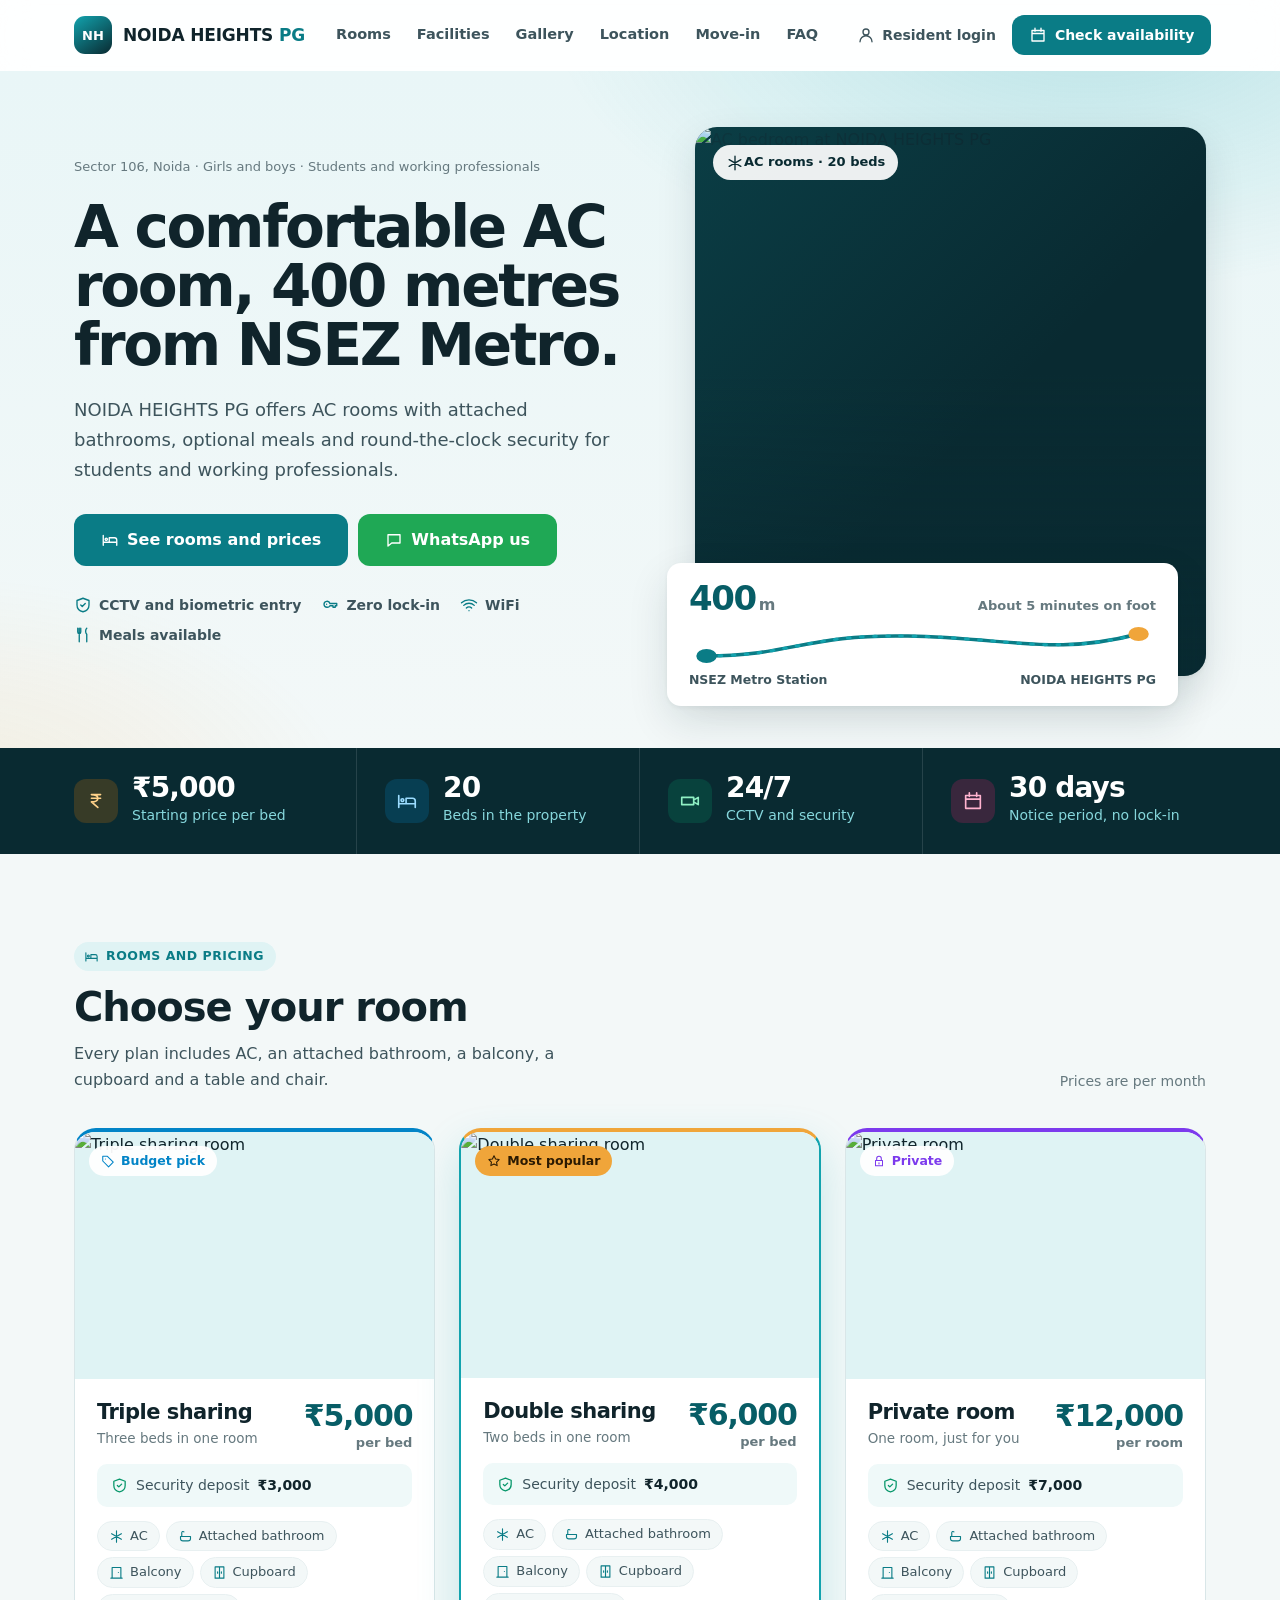
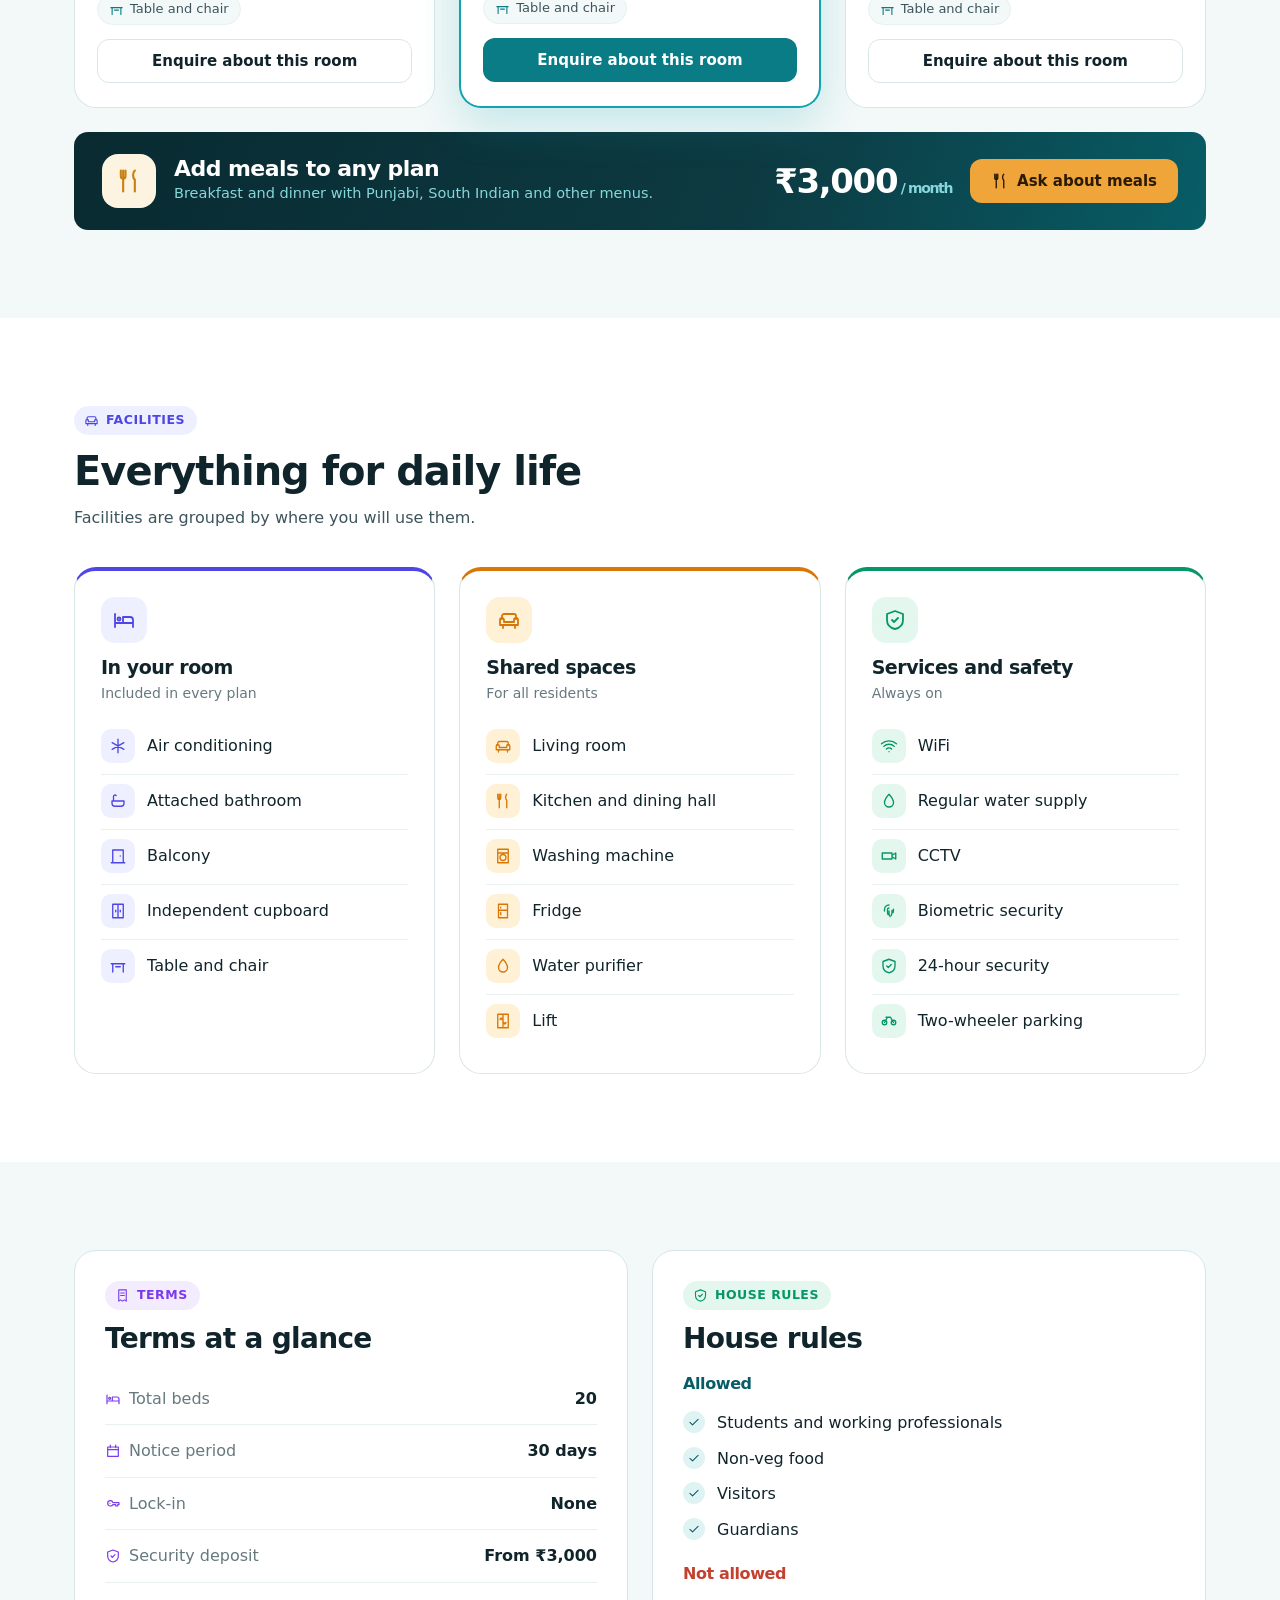
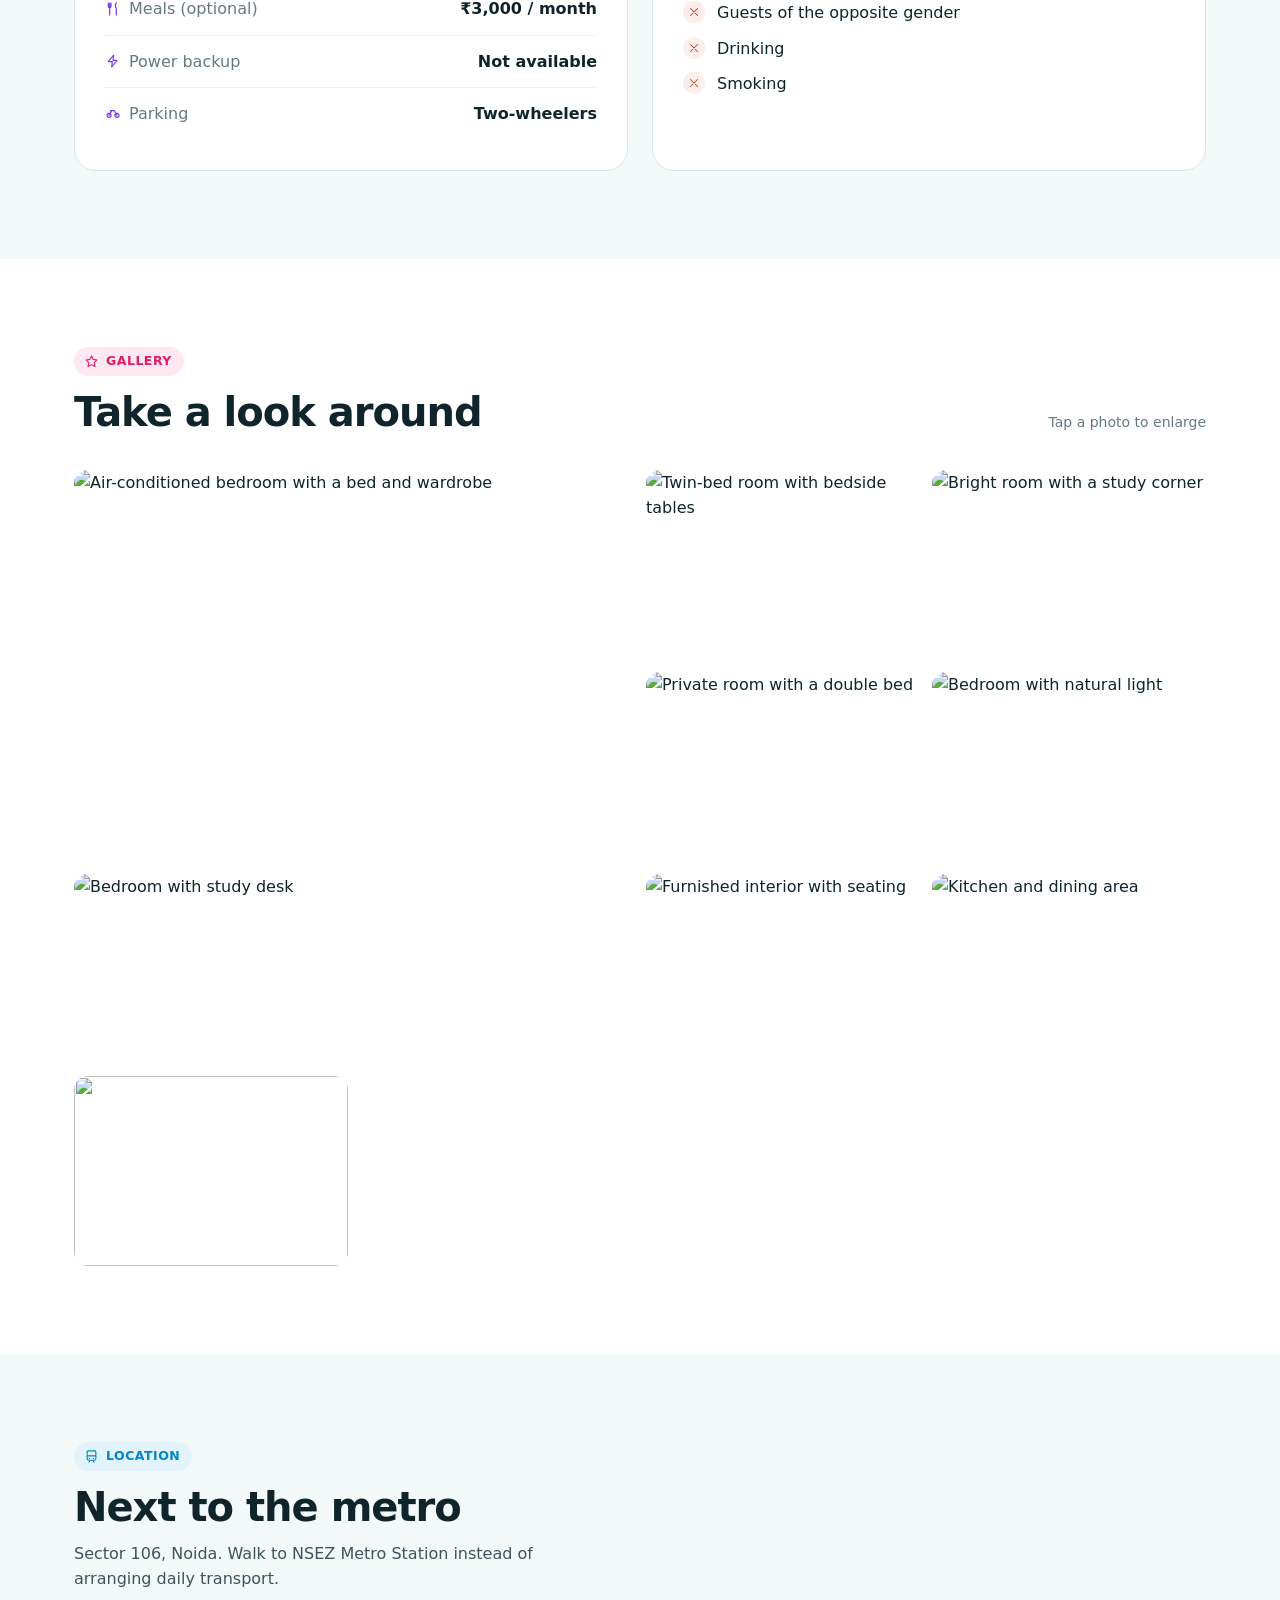
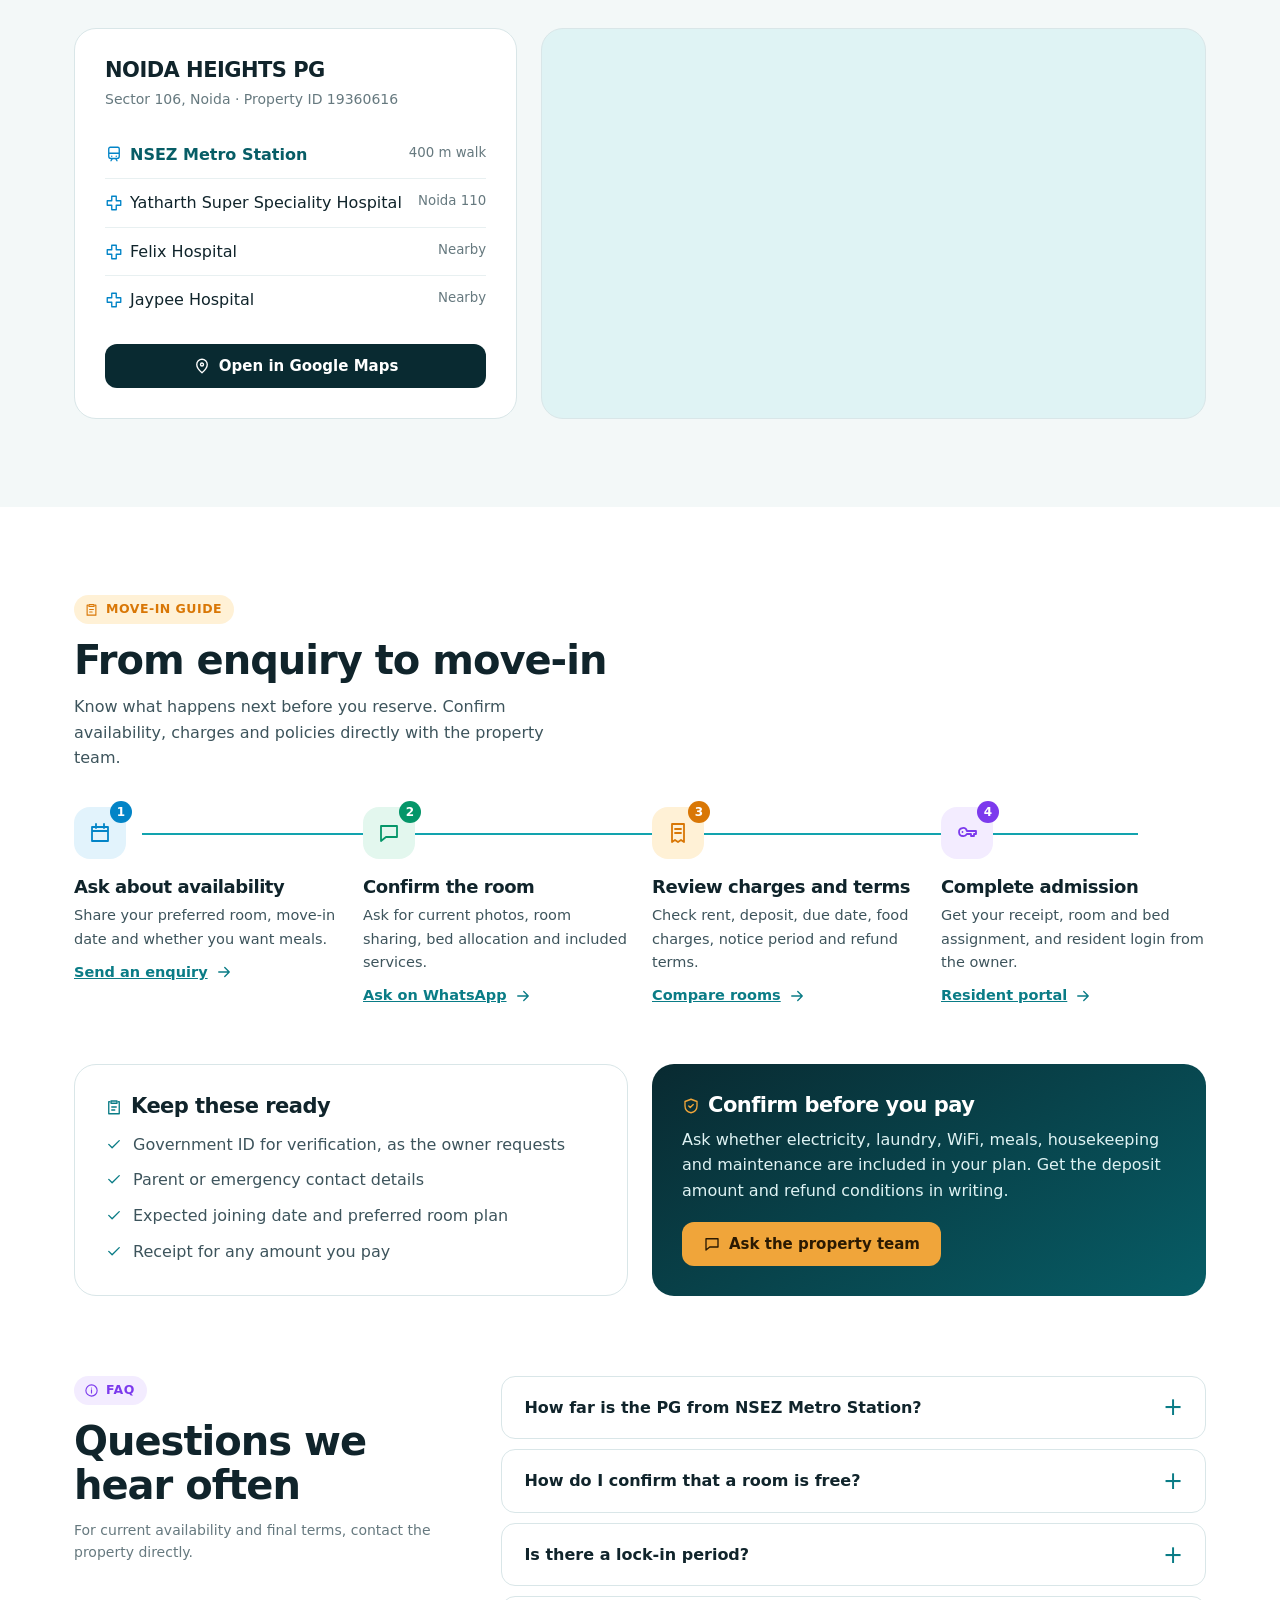
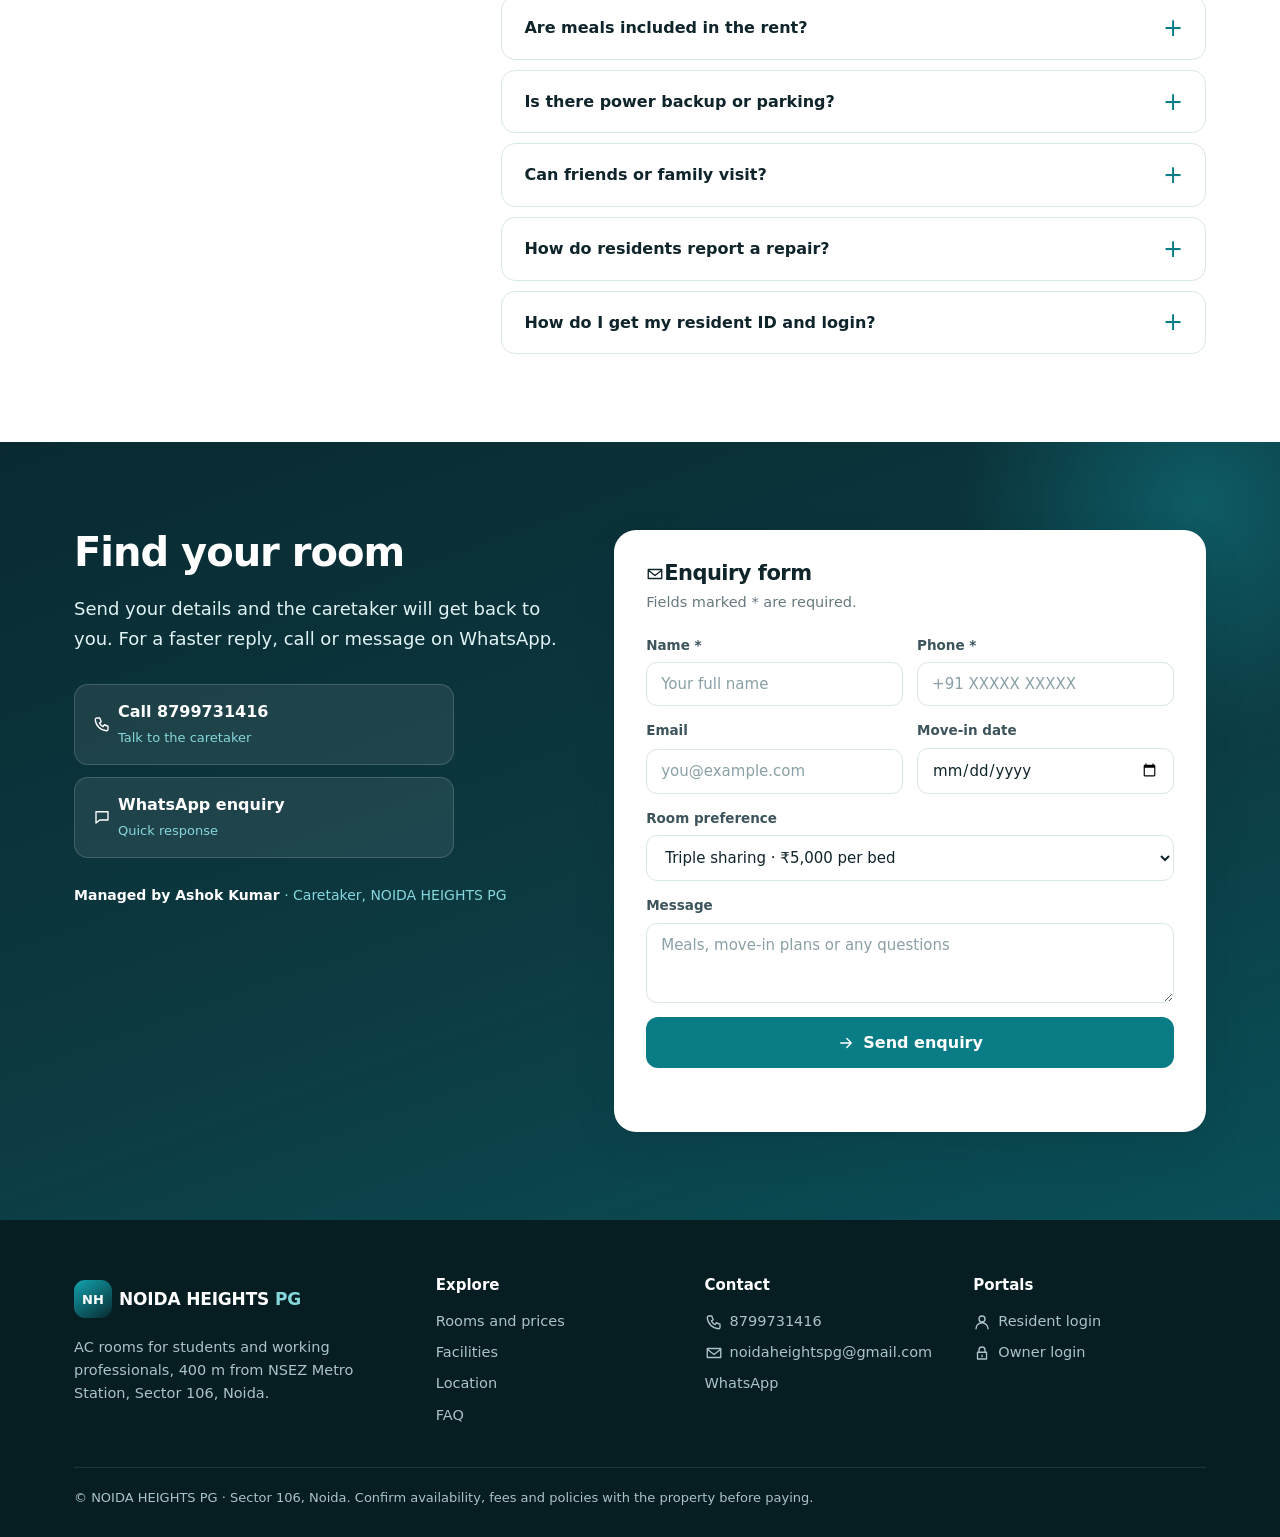
==== index.html @ f386be7f "Add files via upload" ====
<!doctype html>
<html lang="en">
<head>
<meta charset="utf-8">
<meta name="viewport" content="width=device-width,initial-scale=1">
<meta name="theme-color" content="#092a31"><meta http-equiv="Content-Security-Policy" content="default-src 'self'; script-src 'self'; style-src 'self' 'unsafe-inline' https://fonts.googleapis.com; font-src https://fonts.gstatic.com; img-src 'self' data: https://images.unsplash.com https://*.googleusercontent.com https://maps.gstatic.com https://maps.googleapis.com; connect-src 'self' https://script.google.com https://script.googleusercontent.com; form-action https://script.google.com https://script.googleusercontent.com; frame-src https://www.google.com https://maps.google.com; base-uri 'self'; object-src 'none'"><meta name="referrer" content="strict-origin-when-cross-origin">
<title>NOIDA HEIGHTS PG | AC rooms 400 m from NSEZ Metro, Sector 106 Noida</title>
<meta name="description" content="NOIDA HEIGHTS PG, Sector 106, Noida: AC rooms for students and working professionals, 400 metres from NSEZ Metro Station. Meals, CCTV and 24/7 security.">
<link rel="preconnect" href="https://fonts.googleapis.com"><link rel="preconnect" href="https://fonts.gstatic.com" crossorigin>
<link rel="stylesheet" href="https://fonts.googleapis.com/css2?family=Bricolage+Grotesque:opsz,wght@12..96,600;12..96,700;12..96,800&family=Figtree:wght@400;500;600;700&display=swap">
<link rel="stylesheet" href="style.css">
<script src="boot.js"></script>
</head>
<body>
<svg width="0" height="0" style="position:absolute" aria-hidden="true"><symbol id="i-snow" viewBox="0 0 24 24"><path d="M12 3v18M4.2 7.5l15.6 9M19.8 7.5l-15.6 9"/></symbol><symbol id="i-bath" viewBox="0 0 24 24"><path d="M4 12h16v3a4 4 0 0 1-4 4H8a4 4 0 0 1-4-4v-3zM6 12V6a2 2 0 0 1 3.5-1.3"/></symbol><symbol id="i-door" viewBox="0 0 24 24"><path d="M5 21V4h14v17M3 21h18M15 12v.01"/></symbol><symbol id="i-cupboard" viewBox="0 0 24 24"><path d="M5 3h14v18H5zM12 3v18M9 11v2M15 11v2"/></symbol><symbol id="i-desk" viewBox="0 0 24 24"><path d="M3 9h18M5 9v11M19 9v11M9 13h6"/></symbol><symbol id="i-wifi" viewBox="0 0 24 24"><path d="M2 9a15 15 0 0 1 20 0M5 12.5a10 10 0 0 1 14 0M8.5 16a5 5 0 0 1 7 0M12 19.5v.01"/></symbol><symbol id="i-drop" viewBox="0 0 24 24"><path d="M12 3s6 6.5 6 11a6 6 0 0 1-12 0c0-4.5 6-11 6-11z"/></symbol><symbol id="i-washer" viewBox="0 0 24 24"><path d="M5 3h14v18H5zM5 8h14M12 18a4 4 0 1 0 0-8 4 4 0 0 0 0 8z"/></symbol><symbol id="i-fridge" viewBox="0 0 24 24"><path d="M6 3h12v18H6zM6 11h12M9 7v1M9 14v3"/></symbol><symbol id="i-lift" viewBox="0 0 24 24"><path d="M5 3h14v18H5zM12 3v18M8 10l1.5-2 1.5 2M13 14l1.5 2 1.5-2"/></symbol><symbol id="i-cam" viewBox="0 0 24 24"><path d="M3 8h13v8H3zM16 11l5-3v8l-5-3"/></symbol><symbol id="i-finger" viewBox="0 0 24 24"><path d="M12 4a6 6 0 0 0-6 6v2M12 8a2 2 0 0 0-2 2v4a6 6 0 0 0 .8 3M12 12v2.5a9 9 0 0 0 1.5 5M16 11v3a12 12 0 0 1-1 4M18 9.5V10a14 14 0 0 1-.5 4"/></symbol><symbol id="i-shield" viewBox="0 0 24 24"><path d="M12 3l8 3v6c0 5-3.5 8-8 9-4.5-1-8-4-8-9V6zM9 12l2 2 4-4"/></symbol><symbol id="i-sofa" viewBox="0 0 24 24"><path d="M5 11V8a2 2 0 0 1 2-2h10a2 2 0 0 1 2 2v3M3 12a2 2 0 0 1 4 0v2h10v-2a2 2 0 0 1 4 0v5H3zM6 17v3M18 17v3"/></symbol><symbol id="i-fork" viewBox="0 0 24 24"><path d="M7 3v8M5 3v5a2 2 0 0 0 4 0V3M7 11v10M17 3c-2 2-2 6 0 8v10"/></symbol><symbol id="i-train" viewBox="0 0 24 24"><path d="M7 3h10a2 2 0 0 1 2 2v10a3 3 0 0 1-3 3H8a3 3 0 0 1-3-3V5a2 2 0 0 1 2-2zM5 11h14M9 15h.01M15 15h.01M8 21l2-3M16 21l-2-3"/></symbol><symbol id="i-pin" viewBox="0 0 24 24"><path d="M12 21s7-6 7-11a7 7 0 0 0-14 0c0 5 7 11 7 11zM12 12a2 2 0 1 0 0-4 2 2 0 0 0 0 4"/></symbol><symbol id="i-phone" viewBox="0 0 24 24"><path d="M5 4h4l2 5-2.5 1.5a11 11 0 0 0 5 5L15 13l5 2v4a2 2 0 0 1-2 2A16 16 0 0 1 3 6a2 2 0 0 1 2-2"/></symbol><symbol id="i-chat" viewBox="0 0 24 24"><path d="M4 5h16v11H9l-5 4z"/></symbol><symbol id="i-bolt" viewBox="0 0 24 24"><path d="M13 3L5 13h6l-1 8 8-10h-6z"/></symbol><symbol id="i-cross" viewBox="0 0 24 24"><path d="M9 3h6v6h6v6h-6v6H9v-6H3V9h6z"/></symbol><symbol id="i-check" viewBox="0 0 24 24"><path d="M5 12.5l4.5 4.5L19 7.5"/></symbol><symbol id="i-x" viewBox="0 0 24 24"><path d="M6 6l12 12M18 6L6 18"/></symbol><symbol id="i-bike" viewBox="0 0 24 24"><path d="M6 17a3 3 0 1 0 0-6 3 3 0 0 0 0 6zM18 17a3 3 0 1 0 0-6 3 3 0 0 0 0 6zM6 14l4-7h4l4 7M10 7H8"/></symbol><symbol id="i-users" viewBox="0 0 24 24"><path d="M9 11a3 3 0 1 0 0-6 3 3 0 0 0 0 6zM3 20a6 6 0 0 1 12 0M16 5a3 3 0 0 1 0 6M18 14a6 6 0 0 1 3 6"/></symbol><symbol id="i-home" viewBox="0 0 24 24"><path d="M3 11l9-8 9 8M5 10v10h14V10M10 20v-6h4v6"/></symbol><symbol id="i-rupee" viewBox="0 0 24 24"><path d="M7 5h10M7 9h10M7 5c5 0 7 2 7 4s-2 4-7 4l7 6"/></symbol><symbol id="i-wrench" viewBox="0 0 24 24"><path d="M15 5a4 4 0 0 0-4.6 5.2L4 16.6V20h3.4l6.4-6.4A4 4 0 0 0 19 9l-2.5 2.5-2.5-.5-.5-2.5z"/></symbol><symbol id="i-bell" viewBox="0 0 24 24"><path d="M6 16v-5a6 6 0 0 1 12 0v5l1.5 2h-15zM10 20a2 2 0 0 0 4 0"/></symbol><symbol id="i-mail" viewBox="0 0 24 24"><path d="M3 6h18v12H3zM3 7l9 7 9-7"/></symbol><symbol id="i-calendar" viewBox="0 0 24 24"><path d="M4 6h16v14H4zM4 10h16M8 3v4M16 3v4"/></symbol><symbol id="i-chart" viewBox="0 0 24 24"><path d="M4 20V4M4 20h16M8 16v-5M12 16V8M16 16v-3"/></symbol><symbol id="i-alert" viewBox="0 0 24 24"><path d="M12 4l9 16H3zM12 10v4M12 17v.01"/></symbol><symbol id="i-clock" viewBox="0 0 24 24"><path d="M12 21a9 9 0 1 0 0-18 9 9 0 0 0 0 18zM12 7v5l3 2"/></symbol><symbol id="i-lock" viewBox="0 0 24 24"><path d="M6 11h12v9H6zM8 11V8a4 4 0 0 1 8 0v3M12 15v2"/></symbol><symbol id="i-eye" viewBox="0 0 24 24"><path d="M2 12s4-7 10-7 10 7 10 7-4 7-10 7S2 12 2 12zM12 15a3 3 0 1 0 0-6 3 3 0 0 0 0 6"/></symbol><symbol id="i-logout" viewBox="0 0 24 24"><path d="M10 4H5v16h5M15 8l4 4-4 4M19 12H9"/></symbol><symbol id="i-refresh" viewBox="0 0 24 24"><path d="M20 11a8 8 0 0 0-14-4L4 9M4 4v5h5M4 13a8 8 0 0 0 14 4l2-2M20 20v-5h-5"/></symbol><symbol id="i-plus" viewBox="0 0 24 24"><path d="M12 5v14M5 12h14"/></symbol><symbol id="i-download" viewBox="0 0 24 24"><path d="M12 4v11M7 11l5 5 5-5M5 20h14"/></symbol><symbol id="i-search" viewBox="0 0 24 24"><path d="M11 18a7 7 0 1 0 0-14 7 7 0 0 0 0 14zM20 20l-4-4"/></symbol><symbol id="i-edit" viewBox="0 0 24 24"><path d="M4 20h4L19 9l-4-4L4 16zM13 7l4 4"/></symbol><symbol id="i-trash" viewBox="0 0 24 24"><path d="M4 7h16M9 7V4h6v3M6 7l1 13h10l1-13M10 11v6M14 11v6"/></symbol><symbol id="i-bed" viewBox="0 0 24 24"><path d="M3 19V6M3 15h18v4M21 15v-3a3 3 0 0 0-3-3h-7v6M7 12.5a1.5 1.5 0 1 0 0-3 1.5 1.5 0 0 0 0 3"/></symbol><symbol id="i-key" viewBox="0 0 24 24"><path d="M8 15a4 4 0 1 1 3.9-5H21v3h-2v2h-3v-2h-4.1A4 4 0 0 1 8 15zM7.5 11v.01"/></symbol><symbol id="i-receipt" viewBox="0 0 24 24"><path d="M6 3h12v18l-3-2-3 2-3-2-3 2zM9 8h6M9 12h6"/></symbol><symbol id="i-wallet" viewBox="0 0 24 24"><path d="M3 7h16a2 2 0 0 1 2 2v9a2 2 0 0 1-2 2H5a2 2 0 0 1-2-2zM3 7l12-3v3M16 14h2"/></symbol><symbol id="i-clipboard" viewBox="0 0 24 24"><path d="M8 4h8v3H8zM6 5H5v16h14V5h-1M9 12h6M9 16h4"/></symbol><symbol id="i-plane" viewBox="0 0 24 24"><path d="M3 12l18-8-5 17-4-7zM12 14l9-10"/></symbol><symbol id="i-building" viewBox="0 0 24 24"><path d="M5 21V4h9v17M14 9h5v12M3 21h18M8 8h3M8 12h3M8 16h3"/></symbol><symbol id="i-idcard" viewBox="0 0 24 24"><path d="M3 6h18v12H3zM8 12a2 2 0 1 0 0-4 2 2 0 0 0 0 4zM5 16a3 3 0 0 1 6 0M14 10h4M14 14h3"/></symbol><symbol id="i-arrow" viewBox="0 0 24 24"><path d="M5 12h14M13 6l6 6-6 6"/></symbol><symbol id="i-ext" viewBox="0 0 24 24"><path d="M14 4h6v6M20 4l-9 9M18 14v6H4V6h6"/></symbol><symbol id="i-star" viewBox="0 0 24 24"><path d="M12 3l2.7 5.6 6.1.9-4.4 4.3 1 6.1L12 17l-5.4 2.9 1-6.1L3.2 9.5l6.1-.9z"/></symbol><symbol id="i-spark" viewBox="0 0 24 24"><path d="M12 3l1.8 5.2L19 10l-5.2 1.8L12 17l-1.8-5.2L5 10l5.2-1.8zM19 16l.8 2.2L22 19l-2.2.8L19 22l-.8-2.2L16 19l2.2-.8z"/></symbol><symbol id="i-user" viewBox="0 0 24 24"><path d="M12 12a4 4 0 1 0 0-8 4 4 0 0 0 0 8zM4 21a8 8 0 0 1 16 0"/></symbol><symbol id="i-megaphone" viewBox="0 0 24 24"><path d="M3 10v4h4l8 5V5L7 10zM18 9a4 4 0 0 1 0 6"/></symbol><symbol id="i-menu" viewBox="0 0 24 24"><path d="M4 7h16M4 12h16M4 17h16"/></symbol><symbol id="i-info" viewBox="0 0 24 24"><path d="M12 21a9 9 0 1 0 0-18 9 9 0 0 0 0 18zM12 11v5M12 8v.01"/></symbol><symbol id="i-copy" viewBox="0 0 24 24"><path d="M9 9h11v11H9zM5 15V4h11"/></symbol><symbol id="i-print" viewBox="0 0 24 24"><path d="M7 9V3h10v6M7 17H4v-7h16v7h-3M7 14h10v7H7z"/></symbol><symbol id="i-inbox" viewBox="0 0 24 24"><path d="M3 13l3-8h12l3 8v6H3zM3 13h5l1 2h6l1-2h5"/></symbol><symbol id="i-tag" viewBox="0 0 24 24"><path d="M3 12V4h8l10 10-8 8zM7.5 8.5v.01"/></symbol></svg>
<a class="skip" href="#rooms">Skip to rooms</a>
<header class="hdr" id="hdr"><div class="hdr-in">
<a class="brand" href="#top"><span class="brand-mark">NH</span><span>NOIDA HEIGHTS <b>PG</b></span></a>
<nav class="hdr-nav" aria-label="Main"><a href="#rooms">Rooms</a><a href="#facilities">Facilities</a><a href="#gallery">Gallery</a><a href="#location">Location</a><a href="#stay-guide">Move-in</a><a href="#faq">FAQ</a></nav>
<div class="hdr-actions"><a class="link-quiet" href="student.html"><svg class="ic" aria-hidden="true"><use href="#i-user"/></svg>Resident login</a><a class="btn btn-green" href="#enquiry"><svg class="ic" aria-hidden="true"><use href="#i-calendar"/></svg>Check availability</a></div>
<button class="burger" id="burger" aria-label="Open menu" aria-expanded="false"><svg class="ic" aria-hidden="true"><use href="#i-menu"/></svg></button>
</div></header>

<main id="top">
<section class="hero"><div class="wrap hero-grid">
<div class="hero-copy">
<p class="crumb">Sector 106, Noida · Girls and boys · Students and working professionals</p>
<h1>A comfortable AC room, 400 metres from NSEZ Metro.</h1>
<p class="lead">NOIDA HEIGHTS PG offers AC rooms with attached bathrooms, optional meals and round-the-clock security for students and working professionals.</p>
<div class="hero-actions"><a class="btn btn-green btn-lg" href="#rooms"><svg class="ic" aria-hidden="true"><use href="#i-bed"/></svg>See rooms and prices</a><a class="btn btn-wa btn-lg" target="_blank" rel="noopener noreferrer" href="https://wa.me/918799731416?text=Hi%20NOIDA%20HEIGHTS%20PG%2C%20I%20want%20to%20know%20about%20room%20availability%20near%20NSEZ%20Metro%20Station."><svg class="ic" aria-hidden="true"><use href="#i-chat"/></svg>WhatsApp us</a></div>
<div class="hero-meta"><span><svg class="ic" aria-hidden="true"><use href="#i-shield"/></svg>CCTV and biometric entry</span><span><svg class="ic" aria-hidden="true"><use href="#i-key"/></svg>Zero lock-in</span><span><svg class="ic" aria-hidden="true"><use href="#i-wifi"/></svg>WiFi</span><span><svg class="ic" aria-hidden="true"><use href="#i-fork"/></svg>Meals available</span></div>
</div>
<div class="hero-art">
<div class="hero-photo"><img src="IMAGES/ROOM-02.JPG" alt="AC bedroom at NOIDA HEIGHTS PG" width="1200" height="1290" fetchpriority="high"><span class="hero-photo-tag"><svg class="ic" aria-hidden="true"><use href="#i-snow"/></svg>AC rooms · 20 beds</span></div>
<div class="route" aria-label="400 metre walk from NSEZ Metro Station to the PG">
<div class="route-top"><div class="route-dist"><span id="dist">400</span><small>m</small></div><div class="route-time">About 5 minutes on foot</div></div>
<svg viewBox="0 0 320 46" preserveAspectRatio="none" aria-hidden="true"><path class="trail" pathLength="400" d="M12 34C70 34 80 12 150 14S250 34 308 12"/><path class="draw" pathLength="400" d="M12 34C70 34 80 12 150 14S250 34 308 12"/><path class="walk" d="M12 34C70 34 80 12 150 14S250 34 308 12"/><circle class="pin-a" cx="12" cy="34" r="7"/><circle class="pin-b" cx="308" cy="12" r="7"/></svg>
<div class="route-ends"><span>NSEZ Metro Station</span><span>NOIDA HEIGHTS PG</span></div>
</div></div>
</div></section>

<section class="fact-bar" aria-label="Key facts"><div class="wrap"><div class="fact tone-amber"><span class="fact-ic"><svg class="ic" aria-hidden="true"><use href="#i-rupee"/></svg></span><div><b>₹5,000</b><span>Starting price per bed</span></div></div><div class="fact tone-sky"><span class="fact-ic"><svg class="ic" aria-hidden="true"><use href="#i-bed"/></svg></span><div><b>20</b><span>Beds in the property</span></div></div><div class="fact tone-emerald"><span class="fact-ic"><svg class="ic" aria-hidden="true"><use href="#i-cam"/></svg></span><div><b>24/7</b><span>CCTV and security</span></div></div><div class="fact tone-rose"><span class="fact-ic"><svg class="ic" aria-hidden="true"><use href="#i-calendar"/></svg></span><div><b>30 days</b><span>Notice period, no lock-in</span></div></div></div></section>

<section class="section" id="rooms"><div class="wrap">
<div class="section-top"><div><span class="eyebrow tone-aqua"><svg class="ic" aria-hidden="true"><use href="#i-bed"/></svg>Rooms and pricing</span><h2>Choose your room</h2><p>Every plan includes AC, an attached bathroom, a balcony, a cupboard and a table and chair.</p></div><span class="muted">Prices are per month</span></div>
<div class="room-grid">
<article class="room-card  reveal"><div class="room-image"><img src="IMAGES/ROOM-02.JPG" alt="Triple sharing room" width="900" height="620" loading="lazy"><span class="deal tone-sky"><svg class="ic" aria-hidden="true"><use href="#i-tag"/></svg>Budget pick</span></div><div class="room-body"><div class="room-title"><div><h3>Triple sharing</h3><span class="room-type">Three beds in one room</span></div><div class="price">₹5,000<small>per bed</small></div></div><div class="deposit"><svg class="ic" aria-hidden="true"><use href="#i-shield"/></svg><span>Security deposit</span> <b>₹3,000</b></div><div class="chips"><span><svg class="ic" aria-hidden="true"><use href="#i-snow"/></svg>AC</span><span><svg class="ic" aria-hidden="true"><use href="#i-bath"/></svg>Attached bathroom</span><span><svg class="ic" aria-hidden="true"><use href="#i-door"/></svg>Balcony</span><span><svg class="ic" aria-hidden="true"><use href="#i-cupboard"/></svg>Cupboard</span><span><svg class="ic" aria-hidden="true"><use href="#i-desk"/></svg>Table and chair</span></div><a class="btn btn-light" href="#enquiry" data-room="Triple Sharing">Enquire about this room</a></div></article>
<article class="room-card featured reveal"><div class="room-image"><img src="IMAGES/ROOM-03.JPG" alt="Double sharing room" width="900" height="620" loading="lazy"><span class="deal tone-amber"><svg class="ic" aria-hidden="true"><use href="#i-star"/></svg>Most popular</span></div><div class="room-body"><div class="room-title"><div><h3>Double sharing</h3><span class="room-type">Two beds in one room</span></div><div class="price">₹6,000<small>per bed</small></div></div><div class="deposit"><svg class="ic" aria-hidden="true"><use href="#i-shield"/></svg><span>Security deposit</span> <b>₹4,000</b></div><div class="chips"><span><svg class="ic" aria-hidden="true"><use href="#i-snow"/></svg>AC</span><span><svg class="ic" aria-hidden="true"><use href="#i-bath"/></svg>Attached bathroom</span><span><svg class="ic" aria-hidden="true"><use href="#i-door"/></svg>Balcony</span><span><svg class="ic" aria-hidden="true"><use href="#i-cupboard"/></svg>Cupboard</span><span><svg class="ic" aria-hidden="true"><use href="#i-desk"/></svg>Table and chair</span></div><a class="btn btn-green" href="#enquiry" data-room="Double Sharing">Enquire about this room</a></div></article>
<article class="room-card  reveal"><div class="room-image"><img src="IMAGES/ROOM-04.JPG" alt="Private room" width="900" height="620" loading="lazy"><span class="deal tone-violet"><svg class="ic" aria-hidden="true"><use href="#i-lock"/></svg>Private</span></div><div class="room-body"><div class="room-title"><div><h3>Private room</h3><span class="room-type">One room, just for you</span></div><div class="price">₹12,000<small>per room</small></div></div><div class="deposit"><svg class="ic" aria-hidden="true"><use href="#i-shield"/></svg><span>Security deposit</span> <b>₹7,000</b></div><div class="chips"><span><svg class="ic" aria-hidden="true"><use href="#i-snow"/></svg>AC</span><span><svg class="ic" aria-hidden="true"><use href="#i-bath"/></svg>Attached bathroom</span><span><svg class="ic" aria-hidden="true"><use href="#i-door"/></svg>Balcony</span><span><svg class="ic" aria-hidden="true"><use href="#i-cupboard"/></svg>Cupboard</span><span><svg class="ic" aria-hidden="true"><use href="#i-desk"/></svg>Table and chair</span></div><a class="btn btn-light" href="#enquiry" data-room="Private Room">Enquire about this room</a></div></article>
</div>
<div class="meal-strip reveal"><span class="meal-ic"><svg class="ic" aria-hidden="true"><use href="#i-fork"/></svg></span><div><h3>Add meals to any plan</h3><p>Breakfast and dinner with Punjabi, South Indian and other menus.</p></div><div class="price-big">₹3,000<small> / month</small></div><a class="btn btn-saffron" href="#enquiry"><svg class="ic" aria-hidden="true"><use href="#i-fork"/></svg>Ask about meals</a></div>
</div></section>

<section class="section alt" id="facilities"><div class="wrap">
<div class="section-top"><div><span class="eyebrow tone-indigo"><svg class="ic" aria-hidden="true"><use href="#i-sofa"/></svg>Facilities</span><h2>Everything for daily life</h2><p>Facilities are grouped by where you will use them.</p></div></div>
<div class="fac-grid">
<div class="fac-group reveal g-indigo"><span class="fac-ic"><svg class="ic" aria-hidden="true"><use href="#i-bed"/></svg></span><h3>In your room</h3><p>Included in every plan</p><ul><li><svg class="ic" aria-hidden="true"><use href="#i-snow"/></svg>Air conditioning</li><li><svg class="ic" aria-hidden="true"><use href="#i-bath"/></svg>Attached bathroom</li><li><svg class="ic" aria-hidden="true"><use href="#i-door"/></svg>Balcony</li><li><svg class="ic" aria-hidden="true"><use href="#i-cupboard"/></svg>Independent cupboard</li><li><svg class="ic" aria-hidden="true"><use href="#i-desk"/></svg>Table and chair</li></ul></div>
<div class="fac-group reveal g-amber"><span class="fac-ic"><svg class="ic" aria-hidden="true"><use href="#i-sofa"/></svg></span><h3>Shared spaces</h3><p>For all residents</p><ul><li><svg class="ic" aria-hidden="true"><use href="#i-sofa"/></svg>Living room</li><li><svg class="ic" aria-hidden="true"><use href="#i-fork"/></svg>Kitchen and dining hall</li><li><svg class="ic" aria-hidden="true"><use href="#i-washer"/></svg>Washing machine</li><li><svg class="ic" aria-hidden="true"><use href="#i-fridge"/></svg>Fridge</li><li><svg class="ic" aria-hidden="true"><use href="#i-drop"/></svg>Water purifier</li><li><svg class="ic" aria-hidden="true"><use href="#i-lift"/></svg>Lift</li></ul></div>
<div class="fac-group reveal g-emerald"><span class="fac-ic"><svg class="ic" aria-hidden="true"><use href="#i-shield"/></svg></span><h3>Services and safety</h3><p>Always on</p><ul><li><svg class="ic" aria-hidden="true"><use href="#i-wifi"/></svg>WiFi</li><li><svg class="ic" aria-hidden="true"><use href="#i-drop"/></svg>Regular water supply</li><li><svg class="ic" aria-hidden="true"><use href="#i-cam"/></svg>CCTV</li><li><svg class="ic" aria-hidden="true"><use href="#i-finger"/></svg>Biometric security</li><li><svg class="ic" aria-hidden="true"><use href="#i-shield"/></svg>24-hour security</li><li><svg class="ic" aria-hidden="true"><use href="#i-bike"/></svg>Two-wheeler parking</li></ul></div>
</div></div></section>

<section class="section" id="rules"><div class="wrap split">
<div class="panel reveal"><span class="eyebrow tone-violet"><svg class="ic" aria-hidden="true"><use href="#i-receipt"/></svg>Terms</span><h2 style="font-size:28px">Terms at a glance</h2>
<dl class="terms"><div><dt><svg class="ic" aria-hidden="true"><use href="#i-bed"/></svg>Total beds</dt><dd>20</dd></div><div><dt><svg class="ic" aria-hidden="true"><use href="#i-calendar"/></svg>Notice period</dt><dd>30 days</dd></div><div><dt><svg class="ic" aria-hidden="true"><use href="#i-key"/></svg>Lock-in</dt><dd>None</dd></div><div><dt><svg class="ic" aria-hidden="true"><use href="#i-shield"/></svg>Security deposit</dt><dd>From ₹3,000</dd></div><div><dt><svg class="ic" aria-hidden="true"><use href="#i-fork"/></svg>Meals (optional)</dt><dd>₹3,000 / month</dd></div><div><dt><svg class="ic" aria-hidden="true"><use href="#i-bolt"/></svg>Power backup</dt><dd>Not available</dd></div><div><dt><svg class="ic" aria-hidden="true"><use href="#i-bike"/></svg>Parking</dt><dd>Two-wheelers</dd></div></dl></div>
<div class="panel reveal" style="--i:1"><span class="eyebrow tone-emerald"><svg class="ic" aria-hidden="true"><use href="#i-shield"/></svg>House rules</span><h2 style="font-size:28px">House rules</h2>
<h3 style="font-size:16px;margin-top:20px;color:var(--aqua-700)">Allowed</h3><ul class="rule-list yes"><li><svg class="ic" aria-hidden="true"><use href="#i-check"/></svg><span>Students and working professionals</span></li><li><svg class="ic" aria-hidden="true"><use href="#i-check"/></svg><span>Non-veg food</span></li><li><svg class="ic" aria-hidden="true"><use href="#i-check"/></svg><span>Visitors</span></li><li><svg class="ic" aria-hidden="true"><use href="#i-check"/></svg><span>Guardians</span></li></ul>
<h3 style="font-size:16px;margin-top:22px;color:var(--coral)">Not allowed</h3><ul class="rule-list no"><li><svg class="ic" aria-hidden="true"><use href="#i-x"/></svg><span>Guests of the opposite gender</span></li><li><svg class="ic" aria-hidden="true"><use href="#i-x"/></svg><span>Drinking</span></li><li><svg class="ic" aria-hidden="true"><use href="#i-x"/></svg><span>Smoking</span></li></ul></div>
</div></section>

<section class="section alt" id="gallery"><div class="wrap">
<div class="section-top"><div><span class="eyebrow tone-rose"><svg class="ic" aria-hidden="true"><use href="#i-star"/></svg>Gallery</span><h2>Take a look around</h2></div><span class="muted">Tap a photo to enlarge</span></div>
<div class="gallery-grid"><img src="IMAGES/ROOM-04.JPG" alt="Air-conditioned bedroom with a bed and wardrobe" loading="lazy" tabindex="0"><img src="IMAGES/ROOM-05.JPG" alt="Twin-bed room with bedside tables" loading="lazy" tabindex="0"><img src="IMAGES/ROOM-06.JPG" alt="Bright room with a study corner" loading="lazy" tabindex="0"><img src="IMAGES/ROOM-07.JPG" alt="Private room with a double bed" loading="lazy" tabindex="0"><img src="IMAGES/ROOM-04.JPG" alt="Bedroom with natural light" loading="lazy" tabindex="0"><img src="IMAGES/ROOM-03.JPG" alt="Bedroom with study desk" loading="lazy" tabindex="0"><img src="IMAGES/ROOM-02.JPG" alt="Furnished interior with seating" loading="lazy" tabindex="0"><img src="IMAGES/ROOM-07.JPG" alt="Kitchen and dining area" loading="lazy" tabindex="0"><img src="IMAGES/ROOM-03.JPG" loading="lazy" tabindex="0"></div>
</div></section>

<section class="section" id="location"><div class="wrap">
<div class="section-top"><div><span class="eyebrow tone-sky"><svg class="ic" aria-hidden="true"><use href="#i-train"/></svg>Location</span><h2>Next to the metro</h2><p>Sector 106, Noida. Walk to NSEZ Metro Station instead of arranging daily transport.</p></div></div>
<div class="loc-grid">
<div class="panel loc-info reveal"><div><h3>NOIDA HEIGHTS PG</h3><p class="muted" style="margin-top:6px">Sector 106, Noida · Property ID 19360616</p></div>
<ul class="near"><li><span><svg class="ic" aria-hidden="true"><use href="#i-train"/></svg>NSEZ Metro Station</span><small>400 m walk</small></li><li><span><svg class="ic" aria-hidden="true"><use href="#i-cross"/></svg>Yatharth Super Speciality Hospital</span><small>Noida 110</small></li><li><span><svg class="ic" aria-hidden="true"><use href="#i-cross"/></svg>Felix Hospital</span><small>Nearby</small></li><li><span><svg class="ic" aria-hidden="true"><use href="#i-cross"/></svg>Jaypee Hospital</span><small>Nearby</small></li></ul>
<a class="btn btn-navy" target="_blank" rel="noopener noreferrer" href="https://www.google.com/maps?q=28.5384334,77.3936709"><svg class="ic" aria-hidden="true"><use href="#i-pin"/></svg>Open in Google Maps</a></div>
<div class="map-box reveal" style="--i:1"><iframe title="NOIDA HEIGHTS PG on the map" src="https://www.google.com/maps?q=28.5384334,77.3936709&output=embed" loading="lazy"></iframe></div>
</div></div></section>

<section class="section alt" id="stay-guide"><div class="wrap">
<div class="section-top"><div><span class="eyebrow tone-amber"><svg class="ic" aria-hidden="true"><use href="#i-clipboard"/></svg>Move-in guide</span><h2>From enquiry to move-in</h2><p>Know what happens next before you reserve. Confirm availability, charges and policies directly with the property team.</p></div></div>
<div class="steps" id="steps"><article class="step reveal" style="--i:0"><span class="step-num"><svg class="ic" aria-hidden="true"><use href="#i-calendar"/></svg><em>1</em></span><h3>Ask about availability</h3><p>Share your preferred room, move-in date and whether you want meals.</p><a href="#enquiry">Send an enquiry <svg class="ic" aria-hidden="true"><use href="#i-arrow"/></svg></a></article><article class="step reveal" style="--i:1"><span class="step-num"><svg class="ic" aria-hidden="true"><use href="#i-chat"/></svg><em>2</em></span><h3>Confirm the room</h3><p>Ask for current photos, room sharing, bed allocation and included services.</p><a href="https://wa.me/918799731416?text=Hi%20NOIDA%20HEIGHTS%20PG%2C%20please%20share%20current%20room%20availability%20and%20included%20services." target=_blank rel="noopener noreferrer">Ask on WhatsApp <svg class="ic" aria-hidden="true"><use href="#i-arrow"/></svg></a></article><article class="step reveal" style="--i:2"><span class="step-num"><svg class="ic" aria-hidden="true"><use href="#i-receipt"/></svg><em>3</em></span><h3>Review charges and terms</h3><p>Check rent, deposit, due date, food charges, notice period and refund terms.</p><a href="#rooms">Compare rooms <svg class="ic" aria-hidden="true"><use href="#i-arrow"/></svg></a></article><article class="step reveal" style="--i:3"><span class="step-num"><svg class="ic" aria-hidden="true"><use href="#i-key"/></svg><em>4</em></span><h3>Complete admission</h3><p>Get your receipt, room and bed assignment, and resident login from the owner.</p><a href="student.html">Resident portal <svg class="ic" aria-hidden="true"><use href="#i-arrow"/></svg></a></article></div>
<div class="split" style="margin-top:56px">
<div class="panel reveal"><h3><svg class="ic" aria-hidden="true"><use href="#i-clipboard"/></svg>Keep these ready</h3><ul class="checks"><li><svg class="ic" aria-hidden="true"><use href="#i-check"/></svg>Government ID for verification, as the owner requests</li><li><svg class="ic" aria-hidden="true"><use href="#i-check"/></svg>Parent or emergency contact details</li><li><svg class="ic" aria-hidden="true"><use href="#i-check"/></svg>Expected joining date and preferred room plan</li><li><svg class="ic" aria-hidden="true"><use href="#i-check"/></svg>Receipt for any amount you pay</li></ul></div>
<div class="panel dark reveal" style="--i:1"><h3><svg class="ic" aria-hidden="true"><use href="#i-shield"/></svg>Confirm before you pay</h3><p>Ask whether electricity, laundry, WiFi, meals, housekeeping and maintenance are included in your plan. Get the deposit amount and refund conditions in writing.</p><a class="btn btn-saffron" href="#enquiry"><svg class="ic" aria-hidden="true"><use href="#i-chat"/></svg>Ask the property team</a></div></div>
<div class="faq" id="faq"><div><span class="eyebrow tone-violet"><svg class="ic" aria-hidden="true"><use href="#i-info"/></svg>FAQ</span><h2>Questions we hear often</h2><p class="muted" style="margin-top:12px">For current availability and final terms, contact the property directly.</p></div>
<div class="faq-list"><details><summary>How far is the PG from NSEZ Metro Station?</summary><p>The property is listed at about 400 metres, roughly a five-minute walk. Check the route on the map before you travel.</p></details><details><summary>How do I confirm that a room is free?</summary><p>Send the enquiry form, call 8799731416 or message us on WhatsApp. Availability changes, so get a confirmation before you visit or pay.</p></details><details><summary>Is there a lock-in period?</summary><p>No. There is no lock-in, and the notice period is 30 days.</p></details><details><summary>Are meals included in the rent?</summary><p>Meals are optional at ₹3,000 a month for breakfast and dinner, with Punjabi, South Indian and other menus.</p></details><details><summary>Is there power backup or parking?</summary><p>There is no power backup. Two-wheeler parking is available.</p></details><details><summary>Can friends or family visit?</summary><p>Visitors and guardians are allowed. Guests of the opposite gender are not allowed.</p></details><details><summary>How do residents report a repair?</summary><p>Sign in to the Resident Portal and send a maintenance request with the category, priority and details. You can track its status there.</p></details><details><summary>How do I get my resident ID and login?</summary><p>The owner creates your admission record. A unique resident ID is generated when it is saved and becomes your login.</p></details></div></div>
</div></section>

<section class="enquiry" id="enquiry"><div class="wrap enq-grid">
<div><h2>Find your room</h2><p class="lead">Send your details and the caretaker will get back to you. For a faster reply, call or message on WhatsApp.</p>
<div class="direct"><a href="tel:+918799731416"><svg class="ic" aria-hidden="true"><use href="#i-phone"/></svg><span><b>Call 8799731416</b><small>Talk to the caretaker</small></span></a><a target="_blank" rel="noopener noreferrer" href="https://wa.me/918799731416?text=Hi%20NOIDA%20HEIGHTS%20PG%2C%20I%20am%20interested%20in%20a%20room.%20Please%20share%20availability%20and%20details."><svg class="ic" aria-hidden="true"><use href="#i-chat"/></svg><span><b>WhatsApp enquiry</b><small>Quick response</small></span></a></div>
<p class="caretaker"><b>Managed by Ashok Kumar</b> · Caretaker, NOIDA HEIGHTS PG</p></div>
<div class="enquiry-card"><h3><svg class="ic" aria-hidden="true"><use href="#i-mail"/></svg>Enquiry form</h3><p>Fields marked * are required.</p>
<form id="enquiry-form" method="POST" target="enquiry-frame"><div class="fields"><input class="hp" type="text" name="website" tabindex="-1" autocomplete="off" aria-hidden="true">
<label>Name *<input id="f_name" name="name" required maxlength="80" autocomplete="name" placeholder="Your full name"></label>
<label>Phone *<input id="f_phone" name="phone" required autocomplete="tel" type="tel" maxlength="20" pattern="[0-9+\-\s()]{7,20}" inputmode="tel" placeholder="+91 XXXXX XXXXX"></label>
<label>Email<input id="f_email" name="email" maxlength="100" autocomplete="email" type="email" placeholder="you@example.com"></label>
<label>Move-in date<input id="f_date" name="moveInDate" type="date"></label>
<label class="full">Room preference<select id="f_room" name="room"><option value="Triple Sharing">Triple sharing · ₹5,000 per bed</option><option value="Double Sharing">Double sharing · ₹6,000 per bed</option><option value="Private Room">Private room · ₹12,000 per room</option><option value="Any room">Any room</option></select></label>
<label class="full">Message<textarea id="f_message" name="message" rows="3" maxlength="600" placeholder="Meals, move-in plans or any questions"></textarea></label>
<div class="full"><button class="btn btn-green btn-block btn-lg" type="submit"><svg class="ic" aria-hidden="true"><use href="#i-arrow"/></svg>Send enquiry</button><div id="formmsg" class="formmsg" role="status"></div></div>
</div></form></div>
</div></section>
</main>
<iframe name="enquiry-frame" id="enquiry-frame" title="Enquiry submission" style="display:none"></iframe>

<div class="mobile-cta"><a href="tel:+918799731416"><svg class="ic" aria-hidden="true"><use href="#i-phone"/></svg>Call</a><a class="m-wa" target="_blank" rel="noopener noreferrer" href="https://wa.me/918799731416?text=Hi%20NOIDA%20HEIGHTS%20PG%2C%20I%20am%20interested%20in%20a%20room.%20Please%20share%20availability%20and%20details."><svg class="ic" aria-hidden="true"><use href="#i-chat"/></svg>WhatsApp</a><a class="m-enq" href="#enquiry"><svg class="ic" aria-hidden="true"><use href="#i-mail"/></svg>Enquire</a></div>
<div class="lightbox" id="lightbox" aria-hidden="true"><button class="lightbox-close" aria-label="Close photo">×</button><img id="lightbox-img" alt="Expanded property photo"></div>

<footer><div class="wrap"><div class="foot-grid">
<div><a class="brand" href="#top"><span class="brand-mark">NH</span><span>NOIDA HEIGHTS <b>PG</b></span></a><p>AC rooms for students and working professionals, 400 m from NSEZ Metro Station, Sector 106, Noida.</p></div>
<div><h4>Explore</h4><a href="#rooms">Rooms and prices</a><a href="#facilities">Facilities</a><a href="#location">Location</a><a href="#faq">FAQ</a></div>
<div><h4>Contact</h4><a href="tel:+918799731416"><svg class="ic" aria-hidden="true"><use href="#i-phone"/></svg>8799731416</a><a href="mailto:noidaheightspg@gmail.com"><svg class="ic" aria-hidden="true"><use href="#i-mail"/></svg>noidaheightspg@gmail.com</a><a target="_blank" rel="noopener noreferrer" href="https://wa.me/918799731416?text=Hi%20NOIDA%20HEIGHTS%20PG%2C%20I%20am%20interested%20in%20a%20room.%20Please%20share%20availability%20and%20details.">WhatsApp</a></div>
<div><h4>Portals</h4><a href="student.html"><svg class="ic" aria-hidden="true"><use href="#i-user"/></svg>Resident login</a><a href="admin.html"><svg class="ic" aria-hidden="true"><use href="#i-lock"/></svg>Owner login</a></div>
</div><div class="foot-base">© NOIDA HEIGHTS PG · Sector 106, Noida. Confirm availability, fees and policies with the property before paying.</div></div></footer>
<script src="script.js"></script>
<script src="site.js"></script>
</body></html>
---- style.css ----
/* NOIDA HEIGHTS PG — V4 design system
   1 Tokens · 2 Base · 3 Buttons · 4 Header · 5 Hero · 6 Sections · 7 Rooms · 8 Facilities
   9 Terms/Rules · 10 Gallery · 11 Location · 12 Guide/FAQ · 13 Enquiry · 14 Footer
   15 Portals (owner + resident) · 16 Motion · 17 Responsive */

/* 1 ── Tokens */
:root{
  --ink:#10242b; --ink-2:#3d545c; --ink-3:#66797f;
  --deep:#092a31; --deep-2:#0d3a42;
  --aqua-700:#075d66; --aqua-600:#0a7c86; --aqua-500:#12a3ae; --aqua-300:#86d7dc; --aqua-100:#dff3f4; --aqua-50:#eff9f9;
  --saffron:#f0a53a; --saffron-d:#c97f12; --saffron-50:#fdf3e1;
  --coral:#c2412f; --coral-50:#fceeea; --wa:#1fa855; --wa-d:#157a3d;
  --bg:#f3f8f8; --surface:#fff; --line:#d9e6e8; --line-2:#e8f0f1;
  --r-sm:8px; --r-md:14px; --r-lg:22px;
  --sh-1:0 1px 2px rgba(9,42,49,.06),0 4px 14px rgba(9,42,49,.06);
  --sh-2:0 2px 4px rgba(9,42,49,.05),0 16px 40px rgba(9,42,49,.12);
  --f-head:"Bricolage Grotesque","Segoe UI",system-ui,sans-serif;
  --f-body:"Figtree","Segoe UI",system-ui,-apple-system,sans-serif;
  --max:1180px; --ease:cubic-bezier(.2,.7,.2,1);
}

/* 2 ── Base */
*{box-sizing:border-box}
html{scroll-behavior:smooth;scroll-padding-top:84px}
body{margin:0;font:400 16px/1.6 var(--f-body);color:var(--ink);background:var(--bg);-webkit-font-smoothing:antialiased}
img{max-width:100%;display:block}
a{color:var(--aqua-600)}
[hidden]{display:none!important}
h1,h2,h3,h4{font-family:var(--f-head);line-height:1.1;letter-spacing:-.025em;margin:0;color:var(--ink)}
h2{font-size:clamp(28px,3.6vw,40px)}
h3{font-size:21px}
p{margin:0}
.wrap{max-width:var(--max);margin:0 auto;padding:0 24px}
.muted{color:var(--ink-3);font-size:14px}
:focus-visible{outline:3px solid var(--saffron);outline-offset:2px;border-radius:4px}
.skip{position:absolute;left:-999px;top:8px;background:var(--deep);color:#fff;padding:10px 16px;border-radius:8px;z-index:999}.skip:focus{left:8px}

/* 3 ── Buttons */
.btn{display:inline-flex;align-items:center;justify-content:center;gap:8px;padding:12px 20px;border-radius:12px;border:1.5px solid transparent;font:600 15px/1.2 var(--f-body);text-decoration:none;cursor:pointer;transition:transform .2s var(--ease),box-shadow .2s var(--ease),background .2s,border-color .2s}
.btn:hover{transform:translateY(-2px);box-shadow:var(--sh-1)}
.btn:active{transform:translateY(0)}
.btn-lg{padding:15px 26px;font-size:16px}
.btn-block{width:100%}
.btn-green,.btn-primary{background:var(--aqua-600);color:#fff}.btn-green:hover,.btn-primary:hover{background:var(--aqua-700)}
.btn-saffron{background:var(--saffron);color:#2b1a02}.btn-saffron:hover{background:#f5b350}
.btn-navy{background:var(--deep);color:#fff}.btn-navy:hover{background:var(--deep-2)}
.btn-light{background:#fff;color:var(--ink);border-color:var(--line)}.btn-light:hover{border-color:var(--aqua-500);color:var(--aqua-700)}
.btn-ghost{background:rgba(255,255,255,.1);color:#fff;border-color:rgba(255,255,255,.35)}.btn-ghost:hover{background:rgba(255,255,255,.18)}
.btn-wa{background:var(--wa);color:#fff}.btn-wa:hover{background:var(--wa-d)}
.btn svg,.ic{width:18px;height:18px;flex:none;fill:none;stroke:currentColor;stroke-width:1.8;stroke-linecap:round;stroke-linejoin:round}

/* 4 ── Header */
.hdr{position:sticky;top:0;z-index:100;background:rgba(255,255,255,.88);backdrop-filter:blur(16px) saturate(1.4);-webkit-backdrop-filter:blur(16px) saturate(1.4);border-bottom:1px solid transparent;transition:border-color .25s,box-shadow .25s}
.hdr.scrolled{border-color:var(--line);box-shadow:0 6px 24px rgba(9,42,49,.07)}
.hdr-in{max-width:var(--max);margin:0 auto;padding:0 24px;height:70px;display:flex;align-items:center;gap:20px}.hdr-in a,.hdr-in .btn{white-space:nowrap}
.brand{display:flex;align-items:center;gap:11px;text-decoration:none;color:var(--ink);font:800 17px/1 var(--f-head);letter-spacing:-.01em}
.brand b{color:var(--aqua-600)}
.brand-mark{display:grid;place-items:center;width:38px;height:38px;border-radius:11px;background:linear-gradient(145deg,var(--aqua-500),var(--deep));color:#fff;font-size:13px;letter-spacing:0}
.hdr-nav{display:flex;gap:4px;margin-left:auto}
.hdr-nav a{padding:8px 11px;border-radius:9px;color:var(--ink-2);text-decoration:none;font-weight:600;font-size:14.5px;transition:background .2s,color .2s}
.hdr-nav a:hover{background:var(--aqua-50);color:var(--aqua-700)}
.hdr-actions{display:flex;align-items:center;gap:8px}
.hdr-actions .btn{padding:10px 16px;font-size:14px}
.link-quiet{color:var(--ink-2);font-weight:600;font-size:14px;text-decoration:none;padding:8px}.link-quiet:hover{color:var(--aqua-700)}
.burger{display:none;margin-left:auto;background:none;border:1.5px solid var(--line);border-radius:10px;width:42px;height:42px;font-size:20px;color:var(--ink);cursor:pointer}

/* 5 ── Hero */
.hero{position:relative;overflow:hidden;background:
  radial-gradient(900px 480px at 85% -10%,rgba(18,163,174,.22),transparent 60%),
  radial-gradient(700px 400px at -5% 110%,rgba(240,165,58,.14),transparent 60%),
  linear-gradient(180deg,#e9f6f7 0%,var(--bg) 100%);padding:56px 0 72px}
.hero-grid{display:grid;grid-template-columns:1.05fr .95fr;gap:56px;align-items:center}
.crumb{font-size:13px;color:var(--ink-3);margin-bottom:20px}
.hero h1{font-size:clamp(38px,4.6vw,58px);font-weight:800;letter-spacing:-.04em;line-height:1.02}
.lead{font-size:18px;line-height:1.65;color:var(--ink-2);max-width:540px;margin-top:20px}
.hero-actions{display:flex;flex-wrap:wrap;gap:10px;margin-top:30px}
.hero-meta{display:flex;flex-wrap:wrap;gap:8px 20px;margin-top:28px;font-size:14px;color:var(--ink-2);font-weight:600}
.hero-meta span{display:inline-flex;align-items:center;gap:7px}.hero-meta .ic{color:var(--aqua-600)}
.hero-art{position:relative}
.hero-photo{border-radius:var(--r-lg);overflow:hidden;box-shadow:var(--sh-2);aspect-ratio:4/4.3;position:relative;background:var(--deep)}
.hero-photo img{width:100%;height:100%;object-fit:cover;filter:saturate(1.05) contrast(1.03)}
.hero-photo:after{content:"";position:absolute;inset:0;background:linear-gradient(180deg,rgba(9,42,49,0) 45%,rgba(9,42,49,.55) 100%),linear-gradient(135deg,rgba(18,163,174,.16),transparent 55%)}
/* the one signature moment: the 400 m walk */
.route{position:absolute;left:-28px;right:28px;bottom:-30px;background:var(--surface);border-radius:var(--r-md);box-shadow:var(--sh-2);padding:18px 22px 16px;z-index:2}
.route-top{display:flex;justify-content:space-between;align-items:baseline;gap:12px}
.route-dist{font:800 34px/1 var(--f-head);letter-spacing:-.04em;color:var(--aqua-700)}.route-dist small{font-size:16px;letter-spacing:0;margin-left:3px;color:var(--ink-3);font-weight:600}
.route-time{font-size:13px;color:var(--ink-3);font-weight:600}
.route svg{display:block;width:100%;height:46px;margin:6px 0 2px;overflow:visible}
.route .trail{fill:none;stroke:var(--line);stroke-width:3;stroke-linecap:round}
.route .walk{fill:none;stroke:var(--aqua-500);stroke-width:3;stroke-linecap:round;stroke-dasharray:1 8;stroke-dashoffset:0}
.route .draw{fill:none;stroke:var(--aqua-600);stroke-width:3.5;stroke-linecap:round;stroke-dasharray:400;stroke-dashoffset:400}
.route .pin-a{fill:var(--aqua-600)}.route .pin-b{fill:var(--saffron)}
.route-ends{display:flex;justify-content:space-between;font-size:12.5px;font-weight:700;color:var(--ink-2)}
.hero-photo-tag{position:absolute;left:18px;top:18px;z-index:1;background:rgba(255,255,255,.92);border-radius:999px;padding:7px 13px;font-size:13px;font-weight:700;color:var(--deep)}
.fact-bar{background:var(--deep);color:#fff}
.fact-bar .wrap{display:grid;grid-template-columns:repeat(4,1fr)}
.fact{padding:26px 20px 26px 0;border-right:1px solid rgba(255,255,255,.12)}
.fact:not(:first-child){padding-left:28px}.fact:last-child{border:0}
.fact b{display:block;font:700 28px/1 var(--f-head);letter-spacing:-.03em}
.fact span{font-size:14px;color:var(--aqua-300)}

/* 6 ── Sections */
.section{padding:88px 0}
.section.alt{background:#fff}
.section-top{display:flex;justify-content:space-between;align-items:end;gap:24px;flex-wrap:wrap;margin-bottom:36px}
.section-top p{max-width:520px;color:var(--ink-2);margin-top:12px}
.tag{display:inline-block;font-size:13px;font-weight:700;color:var(--aqua-700);background:var(--aqua-100);padding:4px 12px;border-radius:999px;margin-bottom:14px}
.label{display:inline-block;font-size:12.5px;font-weight:700;color:var(--aqua-700);margin-bottom:6px}

/* 7 ── Rooms */
.room-grid{display:grid;grid-template-columns:repeat(3,1fr);gap:24px;align-items:stretch}
.room-card{background:var(--surface);border:1px solid var(--line);border-radius:var(--r-lg);overflow:hidden;display:flex;flex-direction:column;transition:transform .3s var(--ease),box-shadow .3s var(--ease)}
.room-card:hover{transform:translateY(-6px);box-shadow:var(--sh-2)}
.room-image{position:relative;aspect-ratio:16/11;overflow:hidden;background:var(--aqua-100)}
.room-image img{width:100%;height:100%;object-fit:cover;transition:transform .6s var(--ease)}
.room-card:hover .room-image img{transform:scale(1.06)}
.deal{position:absolute;left:14px;top:14px;background:rgba(255,255,255,.94);color:var(--deep);font-size:12.5px;font-weight:700;padding:5px 12px;border-radius:999px}
.room-card.featured{border:2px solid var(--aqua-500);box-shadow:0 18px 44px rgba(18,163,174,.2)}
.room-card.featured .deal{background:var(--saffron);color:#2b1a02}
.room-body{padding:22px 22px 24px;display:flex;flex-direction:column;gap:14px;flex:1}
.room-title{display:flex;justify-content:space-between;align-items:start;gap:12px}
.room-type{font-size:13.5px;color:var(--ink-3);display:block;margin-top:4px}
.price{font:800 30px/1 var(--f-head);letter-spacing:-.04em;color:var(--aqua-700);text-align:right}.price small{display:block;font:600 13px var(--f-body);letter-spacing:0;color:var(--ink-3);margin-top:4px}
.deposit{font-size:14px;color:var(--ink-2);padding:10px 14px;background:var(--aqua-50);border-radius:10px}.deposit b{color:var(--ink)}
.chips{display:flex;flex-wrap:wrap;gap:6px}
.chips span{font-size:13px;padding:4px 11px;border-radius:999px;background:var(--bg);border:1px solid var(--line-2);color:var(--ink-2)}
.room-body .btn{margin-top:auto}
.meal-strip{margin-top:24px;display:flex;align-items:center;gap:18px;flex-wrap:wrap;background:linear-gradient(110deg,var(--deep),var(--deep-2) 60%,var(--aqua-700));color:#fff;border-radius:var(--r-md);padding:22px 28px}
.meal-strip h3{color:#fff;font-size:22px}.meal-strip p{color:var(--aqua-300);font-size:14.5px}
.meal-strip .price-big{margin-left:auto;font:800 34px/1 var(--f-head);letter-spacing:-.04em}.price-big small{font:600 14px var(--f-body);color:var(--aqua-300)}

/* 8 ── Facilities */
.fac-grid{display:grid;grid-template-columns:repeat(3,1fr);gap:24px}
.fac-group{background:var(--surface);border:1px solid var(--line);border-radius:var(--r-lg);padding:26px}
.fac-group h3{font-size:19px;margin-bottom:4px}
.fac-group>p{font-size:14px;color:var(--ink-3);margin-bottom:16px}
.fac-group ul{list-style:none;margin:0;padding:0;display:grid;gap:2px}
.fac-group li{display:flex;align-items:center;gap:12px;padding:9px 0;border-top:1px solid var(--line-2);font-weight:500}
.fac-group li:first-child{border-top:0}
.fac-group .ic{width:34px;height:34px;padding:8px;border-radius:10px;background:var(--aqua-100);color:var(--aqua-700)}
.fac-group li small{margin-left:auto;font-size:12.5px;color:var(--ink-3)}

/* 9 ── Terms & rules */
.split{display:grid;grid-template-columns:1fr 1fr;gap:24px}
.panel{background:var(--surface);border:1px solid var(--line);border-radius:var(--r-lg);padding:30px}
.terms{margin:18px 0 0;display:grid}
.terms div{display:flex;justify-content:space-between;gap:16px;padding:13px 0;border-top:1px solid var(--line-2)}
.terms div:first-child{border-top:0}.terms dt{color:var(--ink-3)}.terms dd{margin:0;font-weight:700;text-align:right}
.rule-list{list-style:none;margin:18px 0 0;padding:0;display:grid;gap:10px}
.rule-list li{display:flex;gap:12px;align-items:flex-start;font-weight:500}
.rule-list .ic{width:22px;height:22px;padding:4px;border-radius:50%;margin-top:1px}
.rule-list.yes .ic{background:var(--aqua-100);color:var(--aqua-700)}
.rule-list.no .ic{background:var(--coral-50);color:var(--coral)}

/* 10 ── Gallery */
.gallery-grid{display:grid;grid-template-columns:repeat(4,1fr);grid-auto-rows:190px;gap:12px}
.gallery-grid img{width:100%;height:100%;object-fit:cover;border-radius:var(--r-md);cursor:zoom-in;transition:transform .4s var(--ease),filter .3s;filter:saturate(1.04)}
.gallery-grid img:hover{transform:scale(1.015);filter:saturate(1.15) brightness(1.04)}
.gallery-grid img:nth-child(1){grid-column:span 2;grid-row:span 2}
.gallery-grid img:nth-child(6){grid-column:span 2}
.lightbox{position:fixed;inset:0;background:rgba(5,22,26,.92);z-index:500;display:none;align-items:center;justify-content:center;padding:24px}
.lightbox.open{display:flex;animation:fade .25s}
.lightbox img{max-width:min(1100px,100%);max-height:88vh;border-radius:var(--r-md);animation:zoom .3s var(--ease)}
.lightbox-close{position:absolute;top:18px;right:20px;background:rgba(255,255,255,.14);color:#fff;border:0;width:44px;height:44px;border-radius:50%;font-size:26px;cursor:pointer}

/* 11 ── Location */
.loc-grid{display:grid;grid-template-columns:.8fr 1.2fr;gap:24px}
.loc-info{display:flex;flex-direction:column;gap:20px}
.map-box{position:relative;border-radius:var(--r-lg);overflow:hidden;min-height:340px;border:1px solid var(--line);background:var(--aqua-100)}
.map-box iframe{border:0;width:100%;height:100%;min-height:340px;display:block}
.near{list-style:none;margin:0;padding:0;display:grid}
.near li{display:flex;justify-content:space-between;gap:12px;padding:11px 0;border-top:1px solid var(--line-2);font-weight:500}
.near li:first-child{border-top:0;color:var(--aqua-700);font-weight:700}
.near small{color:var(--ink-3);font-weight:500}

/* 12 ── Move-in guide & FAQ */
.steps{display:grid;grid-template-columns:repeat(4,1fr);gap:24px;position:relative;counter-reset:s}
.steps:before{content:"";position:absolute;left:6%;right:6%;top:23px;height:2px;background:var(--line)}
.steps:after{content:"";position:absolute;left:6%;top:23px;height:2px;width:0;background:var(--aqua-500);transition:width 1.4s var(--ease)}
.steps.in:after{width:88%}
.step{position:relative}
.step-num{display:grid;place-items:center;width:46px;height:46px;border-radius:50%;background:#fff;border:2px solid var(--aqua-500);color:var(--aqua-700);font:700 17px var(--f-head);position:relative;z-index:1;margin-bottom:18px}
.step h3{font-size:18px;margin-bottom:8px}.step p{font-size:14.5px;color:var(--ink-2)}
.step a{display:inline-block;margin-top:10px;font-weight:600;font-size:14.5px}
.checks{list-style:none;margin:14px 0 0;padding:0;display:grid;gap:10px}
.checks li{display:flex;gap:10px;color:var(--ink-2)}.checks .ic{color:var(--aqua-600);margin-top:3px}
.panel.dark{background:linear-gradient(150deg,var(--deep),var(--aqua-700));border:0;color:#fff}
.panel.dark h3{color:#fff}.panel.dark p{color:var(--aqua-100);margin:10px 0 18px}
.faq{display:grid;grid-template-columns:.7fr 1.3fr;gap:48px;margin-top:80px}
.faq-list{display:grid;gap:10px}
.faq details{background:var(--surface);border:1px solid var(--line);border-radius:var(--r-md);transition:border-color .2s,box-shadow .2s}
.faq details[open]{border-color:var(--aqua-500);box-shadow:var(--sh-1)}
.faq summary{list-style:none;cursor:pointer;padding:18px 22px;font-weight:700;display:flex;justify-content:space-between;gap:16px;align-items:center}
.faq summary::-webkit-details-marker{display:none}
.faq summary:after{content:"+";font:400 24px/1 var(--f-body);color:var(--aqua-600);transition:transform .3s var(--ease)}
.faq details[open] summary:after{transform:rotate(45deg)}
.faq details p{padding:0 22px 20px;color:var(--ink-2);animation:slide .35s var(--ease)}

/* 13 ── Enquiry */
.enquiry{background:linear-gradient(160deg,var(--deep) 0%,var(--deep-2) 55%,var(--aqua-700) 130%);color:#fff;padding:88px 0;position:relative;overflow:hidden}
.enquiry:before{content:"";position:absolute;width:520px;height:520px;border-radius:50%;right:-180px;top:-200px;background:radial-gradient(circle,rgba(18,163,174,.35),transparent 65%)}
.enq-grid{position:relative;display:grid;grid-template-columns:.9fr 1.1fr;gap:56px;align-items:start}
.enquiry h2{color:#fff}
.enquiry .lead{color:var(--aqua-100)}
.direct{display:grid;gap:12px;margin-top:30px;max-width:380px}
.direct a{display:flex;align-items:center;gap:14px;padding:14px 18px;border-radius:14px;background:rgba(255,255,255,.08);border:1px solid rgba(255,255,255,.16);color:#fff;text-decoration:none;transition:background .2s,transform .2s var(--ease)}
.direct a:hover{background:rgba(255,255,255,.15);transform:translateX(4px)}
.direct b{display:block}.direct small{color:var(--aqua-300);font-size:13px}
.caretaker{margin-top:26px;font-size:14px;color:var(--aqua-300)}.caretaker b{color:#fff}
.enquiry-card{background:var(--surface);color:var(--ink);border-radius:var(--r-lg);padding:32px;box-shadow:var(--sh-2)}
.enquiry-card h3{margin-bottom:6px}.enquiry-card>p{color:var(--ink-3);font-size:14.5px;margin-bottom:20px}
.fields{display:grid;grid-template-columns:1fr 1fr;gap:14px}
.fields .full{grid-column:1/-1}
label{display:grid;gap:6px;font-size:13.5px;font-weight:600;color:var(--ink-2)}
input,select,textarea{width:100%;padding:12px 14px;border:1.5px solid var(--line);border-radius:11px;background:#fff;color:var(--ink);font:400 15px var(--f-body);transition:border-color .2s,box-shadow .2s}
input::placeholder,textarea::placeholder{color:#8aa0a6}
input:focus,select:focus,textarea:focus{outline:0;border-color:var(--aqua-500);box-shadow:0 0 0 4px rgba(18,163,174,.16)}
textarea{resize:vertical}
.formmsg{min-height:20px;margin-top:12px;font-size:14px;font-weight:600}.formmsg.success{color:var(--aqua-700)}.formmsg.error{color:var(--coral)}

/* 14 ── Footer & mobile bar */
footer{background:#061d22;color:#a9c4c8;padding:56px 0 28px;font-size:14.5px}
.foot-grid{display:grid;grid-template-columns:1.4fr 1fr 1fr 1fr;gap:36px}
footer .brand{color:#fff;margin-bottom:14px}footer .brand b{color:var(--aqua-300)}
footer h4{color:#fff;font:700 15px var(--f-body);margin-bottom:12px;letter-spacing:0}
footer a{display:block;color:#a9c4c8;text-decoration:none;padding:4px 0}footer a:hover{color:#fff}
.foot-base{margin-top:36px;padding-top:20px;border-top:1px solid rgba(255,255,255,.1);font-size:13px}
.mobile-cta{display:none}

/* 15 ── Portals (owner + resident) */
.portal-top{position:sticky;top:0;z-index:200;background:rgba(255,255,255,.9);backdrop-filter:blur(14px);border-bottom:1px solid var(--line)}
.portal-top-in{max-width:1240px;margin:auto;padding:12px 24px;display:flex;align-items:center;justify-content:space-between;gap:12px}
.admin-brand{display:flex;align-items:center;gap:11px;text-decoration:none;color:var(--ink);font:800 16px/1.1 var(--f-head)}
.admin-brand b{color:var(--aqua-600)}.admin-brand small{display:block;font:600 12px var(--f-body);color:var(--ink-3)}
.admin-brand-mark{display:grid;place-items:center;width:38px;height:38px;border-radius:11px;background:linear-gradient(145deg,var(--aqua-500),var(--deep));color:#fff;font-size:13px}
.admin-shell,.resident-shell{max-width:1240px;margin:0 auto;padding:32px 24px 72px}
.admin-kicker,.resident-kicker{font-size:13px;font-weight:700;color:var(--aqua-700)}
.admin-page-title{font-size:clamp(28px,4vw,40px);margin:4px 0}.admin-subtitle{color:var(--ink-2);max-width:620px}
.owner-login-card,.resident-login-card{max-width:560px;margin:32px auto;background:var(--surface);border:1px solid var(--line);border-radius:var(--r-lg);padding:32px;box-shadow:var(--sh-2);animation:slide .5s var(--ease)}
.owner-login-card h2,.resident-login-card h2{font-size:26px;margin:4px 0 8px}
.owner-login-card p,.resident-login-card p{color:var(--ink-2);font-size:14.5px}
.owner-login-form,.resident-login-form,.ticket-form{display:grid;gap:14px;margin-top:20px}
.owner-msg,.resident-msg{min-height:20px;font-size:14px;font-weight:600;color:var(--aqua-700)}.owner-msg.error,.resident-msg.error{color:var(--coral)}
.resident-demo,.owner-demo-note{padding:14px 16px;background:var(--saffron-50);border:1px solid #f3d9a4;border-radius:12px;font-size:13.5px;color:#6b4708;line-height:1.7;margin-top:16px}
.resident-hero{padding:34px;border-radius:var(--r-lg);background:linear-gradient(125deg,var(--deep),var(--aqua-700));color:#fff;display:flex;justify-content:space-between;gap:18px;align-items:center}
.resident-hero h1{color:#fff;font-size:clamp(30px,4vw,44px);margin:6px 0}.resident-hero p{color:var(--aqua-100)}.resident-kicker{color:var(--aqua-300)}
.owner-dash-head,.owner-pane-head{display:flex;justify-content:space-between;align-items:end;gap:16px;flex-wrap:wrap;margin-bottom:18px}
.owner-dash-head h2{font-size:30px}.owner-dash-head p,.owner-pane-head p{color:var(--ink-2);font-size:14.5px;margin-top:4px}
.owner-pane-head h3{font-size:22px}.owner-head-actions{display:flex;gap:8px}
.owner-metrics,.resident-metrics{display:grid;grid-template-columns:repeat(4,minmax(0,1fr));gap:14px;margin:22px 0}
.owner-metric,.resident-metric{background:var(--surface);border:1px solid var(--line);border-radius:var(--r-md);padding:20px;min-width:0;overflow-wrap:anywhere;position:relative;overflow:hidden}
.owner-metric:before,.resident-metric:before{content:"";position:absolute;left:0;top:0;bottom:0;width:4px;background:var(--aqua-500)}
.owner-metric strong,.resident-metric strong{display:block;font:700 28px/1.1 var(--f-head);letter-spacing:-.03em}
.owner-metric span,.resident-metric span{font-size:14px;color:var(--ink-2);font-weight:600}.owner-metric small{display:block;margin-top:6px;font-size:12.5px;color:var(--ink-3)}
.owner-insight-grid{display:grid;grid-template-columns:1fr;gap:14px;margin-bottom:22px}
.owner-insight{padding:20px;border:1px solid var(--line);border-radius:var(--r-md);background:var(--surface)}
.insight-title{display:flex;justify-content:space-between;margin-bottom:8px;font-weight:700}.insight-title span{color:var(--ink-3);font-size:13px;font-weight:600}
.insight-row{display:flex;justify-content:space-between;gap:12px;padding:8px 0;border-top:1px solid var(--line-2);font-size:14px}
.owner-insight>small{display:block;color:var(--ink-3);font-size:12.5px;margin-top:10px}
.insight-bar{height:8px;background:var(--line-2);border-radius:99px;overflow:hidden;margin:14px 0 6px}
.insight-bar span{display:block;height:100%;background:linear-gradient(90deg,var(--aqua-500),var(--aqua-700));border-radius:99px;transition:width .8s var(--ease)}
.owner-tabs{position:sticky;top:64px;z-index:100;display:flex;gap:6px;overflow-x:auto;padding:10px 0;background:var(--bg);margin-bottom:8px}
.owner-tab{white-space:nowrap;padding:10px 18px;border-radius:999px;border:1.5px solid var(--line);background:#fff;color:var(--ink-2);font:600 14px var(--f-body);cursor:pointer;transition:all .2s}
.owner-tab:hover{border-color:var(--aqua-500)}
.owner-tab.active{background:var(--deep);border-color:var(--deep);color:#fff}
.owner-pane{display:none}.owner-pane.active{display:block;animation:pane .35s var(--ease)}
.overview-quick-actions{display:grid;grid-template-columns:repeat(4,1fr);gap:12px;margin-bottom:18px}
.quick-action{display:grid;gap:2px;text-align:left;padding:16px;border-radius:var(--r-md);border:1px solid var(--line);background:#fff;cursor:pointer;font-family:var(--f-body);transition:transform .2s var(--ease),border-color .2s,box-shadow .2s}
.quick-action:hover{transform:translateY(-3px);border-color:var(--aqua-500);box-shadow:var(--sh-1)}
.quick-action span{font-size:20px;color:var(--aqua-600)}.quick-action b{color:var(--ink)}.quick-action small{color:var(--ink-3)}
.overview-grid{display:grid;grid-template-columns:1fr 1fr;gap:14px}
.overview-chart-card{grid-column:1/-1}
.overview-card{background:#fff;border:1px solid var(--line);border-radius:var(--r-md);padding:22px;min-width:0}
.overview-card-head{display:flex;justify-content:space-between;gap:12px;margin-bottom:16px;align-items:start}
.overview-card h4{font-size:18px}.overview-eyebrow{font-size:12.5px;color:var(--ink-3);font-weight:600;display:block;margin-bottom:2px}
.overview-tag{font-size:12px;background:var(--aqua-100);color:var(--aqua-700);padding:4px 10px;border-radius:99px;font-weight:600;white-space:nowrap;height:fit-content}
.overview-footnote{font-size:12.5px;color:var(--ink-3);margin-top:12px}
.text-action{background:none;border:0;color:var(--aqua-600);font:600 13.5px var(--f-body);cursor:pointer}
.collection-chart{display:grid;grid-template-columns:repeat(6,1fr);gap:14px;align-items:end;height:200px}
.collection-month{display:flex;flex-direction:column;justify-content:flex-end;height:100%;text-align:center;gap:6px;font-size:12.5px}
.collection-month b{font-size:12px}.collection-month small{color:var(--ink-3)}
.bar-track{flex:1;display:flex;align-items:flex-end;background:var(--aqua-50);border-radius:8px;overflow:hidden}
.bar-fill{width:100%;background:linear-gradient(180deg,var(--aqua-500),var(--aqua-700));border-radius:8px 8px 0 0;transform-origin:bottom;animation:grow .9s var(--ease)}
.due-row,.room-row,.activity-row{display:flex;justify-content:space-between;gap:12px;align-items:center;padding:12px 0;border-top:1px solid var(--line-2);font-size:14px}
.due-row:first-child,.room-row:first-child,.activity-row:first-child{border-top:0}
.due-person small,.room-main small,.activity-row small{display:block;color:var(--ink-3);font-size:12.5px}
.due-amount{text-align:right}.due-amount a{display:block;font-size:12.5px;font-weight:600}
.room-count{font-size:12.5px;font-weight:700;background:var(--aqua-100);color:var(--aqua-700);padding:4px 10px;border-radius:99px;white-space:nowrap}
.activity-row{justify-content:flex-start}
.activity-dot{display:grid;place-items:center;width:32px;height:32px;border-radius:50%;background:var(--aqua-100);color:var(--aqua-700);font-weight:700;flex:none}
.overview-export-row{display:flex;justify-content:space-between;align-items:center;gap:16px;flex-wrap:wrap;margin-top:18px;padding:18px 22px;border-radius:var(--r-md);background:var(--aqua-50);border:1px solid var(--aqua-100)}
.overview-export-row span{display:block;font-size:13.5px;color:var(--ink-2)}.overview-export-actions{display:flex;gap:8px;flex-wrap:wrap}
.owner-directory-tools{display:flex;gap:10px;flex-wrap:wrap;align-items:center;margin-bottom:12px}
.owner-search{flex:1;min-width:220px}.owner-directory-tools select{width:auto}.result-count{color:var(--ink-3);font-size:13px}
.owner-table-wrap,.resident-table-wrap{overflow:auto;border:1px solid var(--line);border-radius:var(--r-md);background:#fff;margin:12px 0;-webkit-overflow-scrolling:touch}
.owner-table,.resident-table{border-collapse:collapse;width:100%;font-size:14px}.owner-table{min-width:780px}
.owner-table th,.resident-table th{background:var(--aqua-50);color:var(--ink-2);font-size:12.5px;font-weight:700;text-align:left;padding:12px 14px;position:sticky;top:0}
.owner-table td,.resident-table td{padding:13px 14px;border-top:1px solid var(--line-2);vertical-align:top}
.resident-table td{white-space:nowrap}
.owner-table tbody tr{transition:background .15s}.owner-table tbody tr:hover{background:var(--aqua-50)}
.owner-table td small{display:block;color:var(--ink-3);margin-top:3px;font-size:12.5px}
.owner-table button{border:1px solid var(--line);border-radius:8px;padding:6px 11px;background:#fff;font:600 13px var(--f-body);cursor:pointer;margin:2px;transition:border-color .2s}
.owner-table button:hover{border-color:var(--aqua-500)}.owner-table button.danger{color:var(--coral)}.owner-table button.danger:hover{border-color:var(--coral)}
.status-pill,.resident-pill{display:inline-block;padding:3px 10px;border-radius:99px;background:var(--aqua-100);color:var(--aqua-700);font-weight:700;font-size:12px;margin-top:4px}
.status-pill.warn,.resident-pill.warn{background:var(--saffron-50);color:#8a5600}
.status-pill.bad,.resident-pill.bad{background:var(--coral-50);color:var(--coral)}
.owner-form{background:#fff;border:1px solid var(--line);border-radius:var(--r-md);padding:24px;margin:16px 0;animation:slide .35s var(--ease)}
.owner-form h3{margin-bottom:16px;font-size:20px}
.owner-form-grid{display:grid;grid-template-columns:repeat(3,1fr);gap:14px}.owner-wide{grid-column:1/-1}
.owner-form label small{font-weight:400;color:var(--ink-3)}.owner-form-actions{display:flex;gap:10px;margin-top:18px}
.resident-id-banner{display:flex;align-items:center;gap:16px;flex-wrap:wrap;margin-top:18px;padding:20px 24px;border-radius:var(--r-md);background:#fff;border:1px solid var(--line);box-shadow:var(--sh-1)}
.resident-id-icon{display:grid;place-items:center;width:48px;height:48px;border-radius:14px;background:linear-gradient(145deg,var(--aqua-500),var(--deep));color:#fff;font-weight:800}
.resident-id-copy{flex:1;min-width:200px}.resident-id-copy small{color:var(--ink-3);font-weight:600;display:block}.resident-id-copy strong{font:700 24px var(--f-head);display:block}.resident-id-copy span{font-size:13px;color:var(--ink-3)}
.resident-grid{display:grid;grid-template-columns:1fr 1fr;gap:16px}
.resident-card{background:#fff;border:1px solid var(--line);border-radius:var(--r-md);padding:24px;min-width:0}.resident-card h3{font-size:19px;margin-bottom:14px}
.resident-detail-list{display:grid;grid-template-columns:1fr 1fr;gap:10px}
.resident-detail{background:var(--bg);border-radius:10px;padding:12px}.resident-detail small{display:block;color:var(--ink-3);font-size:12px}.resident-detail b{display:block;font-size:14px;margin-top:3px;overflow-wrap:anywhere}
.resident-notice-list{display:grid;gap:10px}
.resident-notice{border:1px solid var(--line);border-radius:12px;padding:14px;background:var(--aqua-50)}
.resident-notice>div{display:flex;justify-content:space-between;gap:8px;flex-wrap:wrap;margin-bottom:6px}.resident-notice small{color:var(--ink-3)}.resident-notice p{font-size:14px;color:var(--ink-2);white-space:pre-wrap;margin-top:6px}
.resident-muted{color:var(--ink-3);font-size:13.5px;margin-bottom:12px}
.resident-hidden{display:none!important}
.resident-bottom,.admin-footer{padding:26px;text-align:center;color:var(--ink-3);font-size:13px}

/* 16 ── Motion */
@keyframes fade{from{opacity:0}}
@keyframes zoom{from{opacity:0;transform:scale(.94)}}
@keyframes slide{from{opacity:0;transform:translateY(10px)}}
@keyframes pane{from{opacity:0;transform:translateY(8px)}}
@keyframes grow{from{transform:scaleY(0)}}
@keyframes walk{to{stroke-dashoffset:-90}}
@keyframes rise{from{opacity:0;transform:translateY(22px)}}
@keyframes pop{from{opacity:0;transform:scale(.4)}}
.hero-copy>*{animation:rise .8s var(--ease) backwards}
.hero-copy>:nth-child(2){animation-delay:.08s}.hero-copy>:nth-child(3){animation-delay:.16s}.hero-copy>:nth-child(4){animation-delay:.24s}.hero-copy>:nth-child(5){animation-delay:.32s}
.hero-photo{animation:rise .9s var(--ease) .1s backwards}
.route{animation:rise .9s var(--ease) .5s backwards}
.route .draw{animation:drawline 1.8s var(--ease) 1s forwards}
.route .walk{animation:walk 6s linear 2.8s infinite}
.route .pin-a,.route .pin-b{animation:pop .5s var(--ease) backwards}.route .pin-a{animation-delay:.9s}.route .pin-b{animation-delay:2.6s}
@keyframes drawline{to{stroke-dashoffset:0}}
.js .reveal{opacity:0;transform:translateY(24px);transition:opacity .7s var(--ease),transform .7s var(--ease);transition-delay:calc(var(--i,0)*90ms)}
.js .reveal.in{opacity:1;transform:none}
@media (prefers-reduced-motion:reduce){*,*:before,*:after{animation:none!important;transition:none!important;scroll-behavior:auto!important}.route .draw{stroke-dashoffset:0}.js .reveal{opacity:1;transform:none}.steps:after{width:88%}}

/* 17 ── Responsive */
@media(max-width:1100px){.hdr-actions .link-quiet{display:none}}
@media(max-width:1000px){
  .hdr-nav,.hdr-actions .link-quiet,.hdr-actions .btn-wa{display:none}.burger{display:block}.hdr-actions{margin-left:0}
  .hdr-nav.mobile-open{display:flex;flex-direction:column;position:absolute;left:16px;right:16px;top:76px;background:#fff;border:1px solid var(--line);border-radius:var(--r-md);padding:10px;box-shadow:var(--sh-2);animation:slide .25s var(--ease)}
  .hero-grid,.loc-grid,.enq-grid,.faq,.split{grid-template-columns:1fr}
  .hero-art{max-width:560px}.route{left:12px;right:12px}
  .room-grid,.fac-grid{grid-template-columns:1fr 1fr}.steps{grid-template-columns:1fr 1fr}.steps:before,.steps:after{display:none}
  .foot-grid{grid-template-columns:1fr 1fr}.fact-bar .wrap{grid-template-columns:1fr 1fr}.fact:nth-child(2){border:0}
  .owner-metrics,.resident-metrics,.overview-quick-actions{grid-template-columns:1fr 1fr}.owner-form-grid{grid-template-columns:1fr 1fr}
}
@media(max-width:680px){
  body{padding-bottom:64px}.wrap,.hdr-in,.portal-top-in{padding-left:16px;padding-right:16px}
  .hdr-in{height:64px}.hdr-actions .btn{display:none}
  .hero{padding:32px 0 56px}.section,.enquiry{padding:60px 0}
  .room-grid,.fac-grid,.steps,.fields,.overview-grid,.resident-grid,.owner-form-grid,.resident-detail-list{grid-template-columns:1fr}
  .gallery-grid{grid-template-columns:1fr 1fr;grid-auto-rows:140px}.gallery-grid img:nth-child(6){grid-column:auto}
  .meal-strip .price-big{margin-left:0}.faq{margin-top:56px;gap:24px}
  .fact{padding:18px 10px 18px 0}.fact:not(:first-child){padding-left:0}.fact b{font-size:22px}
  .foot-grid{grid-template-columns:1fr}.enquiry-card{padding:22px}.resident-hero{display:block;padding:24px}
  .collection-chart{gap:6px}.admin-shell,.resident-shell{padding:20px 16px 48px}.owner-tabs{top:60px}
  .mobile-cta{display:grid;grid-template-columns:1fr 1fr 1.3fr;gap:8px;position:fixed;left:0;right:0;bottom:0;z-index:150;padding:8px 12px;background:rgba(255,255,255,.95);backdrop-filter:blur(12px);border-top:1px solid var(--line)}
  .mobile-cta a{padding:11px 6px;border-radius:11px;text-align:center;text-decoration:none;font-weight:700;font-size:14px;color:var(--ink);background:var(--bg)}
  .mobile-cta .m-wa{background:var(--wa);color:#fff}.mobile-cta .m-enq{background:var(--aqua-600);color:#fff}
}

/* 18 ── Palette, icons and refinements */
:root{
  --indigo:#4f46e5; --indigo-50:#eef0ff; --violet:#7c3aed; --violet-50:#f3ecff;
  --rose:#e11d6a; --rose-50:#ffe9f1; --emerald:#059669; --emerald-50:#e3f7ee;
  --sky:#0284c7; --sky-50:#e2f3fc; --amber:#d97706; --amber-50:#fff1d6; --coralx:#ea580c; --coralx-50:#ffeadb;
}
.tone-aqua{--tone:var(--aqua-600);--tone-bg:var(--aqua-100)}
.tone-indigo{--tone:var(--indigo);--tone-bg:var(--indigo-50)}
.tone-violet{--tone:var(--violet);--tone-bg:var(--violet-50)}
.tone-rose{--tone:var(--rose);--tone-bg:var(--rose-50)}
.tone-emerald{--tone:var(--emerald);--tone-bg:var(--emerald-50)}
.tone-sky{--tone:var(--sky);--tone-bg:var(--sky-50)}
.tone-amber{--tone:var(--amber);--tone-bg:var(--amber-50)}
.tone-coral{--tone:var(--coralx);--tone-bg:var(--coralx-50)}
.hp{position:absolute!important;left:-9999px;width:1px;height:1px;opacity:0;pointer-events:none}
.ic{vertical-align:middle}
.link-quiet,.foot-grid a,.direct a,.mobile-cta a,.step a,.hero-meta span,.near span{display:inline-flex;align-items:center;gap:7px}
.foot-grid a{display:flex}
.burger{display:none;place-items:center}.burger .ic{width:22px;height:22px}
@media(max-width:1000px){.burger{display:grid}}

/* eyebrow tags */
.eyebrow{display:inline-flex;align-items:center;gap:7px;font:700 12.5px/1 var(--f-body);letter-spacing:.04em;text-transform:uppercase;color:var(--tone,var(--aqua-700));background:var(--tone-bg,var(--aqua-100));padding:7px 12px 7px 10px;border-radius:999px;margin-bottom:14px}
.eyebrow .ic{width:15px;height:15px}

/* fact bar */
.fact{display:flex;align-items:center;gap:14px}
.fact-ic{display:grid;place-items:center;width:44px;height:44px;border-radius:12px;background:color-mix(in srgb,var(--tone) 22%,transparent);color:#fff;flex:none}
.fact.tone-amber .fact-ic{color:#ffd28a}.fact.tone-sky .fact-ic{color:#9bdcff}.fact.tone-emerald .fact-ic{color:#8ff0c4}.fact.tone-rose .fact-ic{color:#ffb3cf}
.fact-ic .ic{width:22px;height:22px}
.fact div{min-width:0}

/* rooms */
.chips span{display:inline-flex;align-items:center;gap:6px}.chips .ic{width:15px;height:15px;color:var(--aqua-600)}
.deal{display:inline-flex;align-items:center;gap:6px;color:var(--tone,var(--deep))}.deal .ic{width:14px;height:14px}
.room-card:nth-child(1){border-top:4px solid var(--sky)}.room-card:nth-child(2){border-top:4px solid var(--saffron)}.room-card:nth-child(3){border-top:4px solid var(--violet)}
.deposit{display:flex;align-items:center;gap:8px}.deposit .ic{color:var(--emerald);width:17px;height:17px}
.meal-strip{align-items:center}
.meal-ic{display:grid;place-items:center;width:54px;height:54px;border-radius:16px;background:var(--saffron-50);color:var(--saffron-d);flex:none}.meal-ic .ic{width:28px;height:28px}

/* facilities */
.fac-group{position:relative;border-top:4px solid var(--tone,var(--aqua-500))}
.fac-group.g-indigo{--tone:var(--indigo);--tone-bg:var(--indigo-50)}.fac-group.g-amber{--tone:var(--amber);--tone-bg:var(--amber-50)}.fac-group.g-emerald{--tone:var(--emerald);--tone-bg:var(--emerald-50)}
.fac-ic{display:grid;place-items:center;width:46px;height:46px;border-radius:14px;background:var(--tone-bg);color:var(--tone);margin-bottom:14px}.fac-ic .ic{width:24px;height:24px}
.fac-group li .ic{color:var(--tone)}
.terms dt{display:flex;align-items:center;gap:8px}.terms dt .ic{width:16px;height:16px;color:var(--violet)}

/* steps */
.step-num{position:relative;width:52px;height:52px;border-radius:16px;border-width:0;background:var(--tone-bg,var(--aqua-100));color:var(--tone,var(--aqua-700))}
.step-num .ic{width:24px;height:24px}.step-num em{position:absolute;right:-6px;top:-6px;display:grid;place-items:center;width:22px;height:22px;border-radius:50%;background:var(--tone,var(--aqua-600));color:#fff;font:700 12px var(--f-body);font-style:normal}
.steps .step:nth-child(1){--tone:var(--sky);--tone-bg:var(--sky-50)}.steps .step:nth-child(2){--tone:var(--emerald);--tone-bg:var(--emerald-50)}.steps .step:nth-child(3){--tone:var(--amber);--tone-bg:var(--amber-50)}.steps .step:nth-child(4){--tone:var(--violet);--tone-bg:var(--violet-50)}
.steps:before,.steps:after{top:26px}
.panel h3 .ic{margin-right:8px;color:var(--aqua-600)}.panel.dark h3 .ic{color:var(--saffron)}
.near li span .ic{color:var(--sky)}

/* portals: login, tiles, tabs */
.login-ic,.card-ic,.m-ic,.qa-ic,.hero-badge,.resident-id-icon{display:inline-grid;place-items:center}
.login-ic{width:52px;height:52px;border-radius:16px;background:var(--aqua-100);color:var(--aqua-700);margin-bottom:14px}.login-ic .ic{width:26px;height:26px}
.admin-kicker,.resident-kicker{display:inline-flex;align-items:center;gap:7px}
.pw{position:relative;display:block}.pw input{padding-right:46px}
.pw-toggle{position:absolute;right:6px;top:50%;transform:translateY(-50%);width:34px;height:34px;border:0;border-radius:8px;background:transparent;color:var(--ink-3);cursor:pointer;display:grid;place-items:center}.pw-toggle:hover{background:var(--aqua-50);color:var(--aqua-700)}
.owner-tab{display:inline-flex;align-items:center;gap:8px}.owner-tab .ic{width:16px;height:16px}
.owner-tab.active{background:var(--deep)}
.owner-metrics{grid-template-columns:repeat(4,minmax(0,1fr))}
.owner-metric,.resident-metric{padding-left:24px}
.owner-metric:before,.resident-metric:before{background:var(--tone,var(--aqua-500))}
.m-ic{width:40px;height:40px;border-radius:12px;background:var(--tone-bg,var(--aqua-100));color:var(--tone,var(--aqua-700));margin-bottom:12px}.m-ic .ic{width:21px;height:21px}
.owner-metric .m-l,.resident-metric .m-l{display:block}
.owner-insight-grid{grid-template-columns:repeat(3,1fr)}
.owner-insight{border-top:4px solid var(--tone,var(--aqua-500))}
.insight-title span{display:inline-flex;align-items:center;gap:8px;color:var(--tone)}.insight-title .ic{width:17px;height:17px}
.insight-bar span{background:var(--tone,var(--aqua-600))}
.quick-action{border-top:4px solid var(--tone,var(--aqua-500))}
.qa-ic{width:40px;height:40px;border-radius:12px;background:var(--tone-bg);color:var(--tone);margin-bottom:8px}.qa-ic .ic{width:21px;height:21px}
.quick-action span.qa-ic{font-size:inherit;color:var(--tone)}
.activity-dot .ic{width:16px;height:16px}
.overview-card:nth-of-type(1){border-top:4px solid var(--emerald)}
.overview-export-row b{display:flex;align-items:center;gap:8px}.overview-export-row b .ic{color:var(--aqua-600)}
.owner-search{position:relative}.owner-search input{padding-left:40px}.search-ic{position:absolute;left:12px;top:50%;transform:translateY(-50%);color:var(--ink-3);display:grid}.search-ic .ic{width:17px;height:17px}
.owner-table button{display:inline-flex;align-items:center;gap:5px}.owner-table button .ic{width:14px;height:14px}
.owner-table button:not(.danger) .ic{color:var(--aqua-600)}
.text-action{display:inline-flex;align-items:center;gap:5px}.text-action .ic{width:15px;height:15px}
.due-amount a{display:inline-flex;align-items:center;gap:5px;color:var(--wa-d)}.due-amount a .ic{width:14px;height:14px}
.sec-tips{display:grid;grid-template-columns:repeat(3,1fr);gap:14px;margin-top:8px}
.sec-tips div{display:grid;gap:4px;padding:18px;background:#fff;border:1px solid var(--line);border-radius:var(--r-md)}.sec-tips .ic{width:22px;height:22px;color:var(--indigo)}.sec-tips span{font-size:13.5px;color:var(--ink-2)}
.admin-footer .ic,.resident-bottom .ic{width:14px;height:14px;margin-right:6px}

/* resident */
.hero-badge{width:84px;height:84px;border-radius:24px;background:rgba(255,255,255,.12);color:#fff;flex:none}.hero-badge .ic{width:42px;height:42px;stroke-width:1.5}
.resident-id-icon{color:#fff}.resident-id-icon .ic{width:24px;height:24px}
.resident-card{border-top:4px solid var(--tone,var(--aqua-500))}
.resident-card h3{display:flex;align-items:center;gap:12px}
.card-ic{width:38px;height:38px;border-radius:11px;background:var(--tone-bg,var(--aqua-100));color:var(--tone,var(--aqua-700));flex:none}.card-ic .ic{width:20px;height:20px}
.resident-detail{border-left:3px solid var(--tone-bg,var(--aqua-100))}
.resident-notice{background:var(--tone-bg,var(--aqua-50))}

/* login cards stay tidy on small screens */
@media(max-width:1000px){.owner-insight-grid,.sec-tips{grid-template-columns:1fr}}
@media(max-width:680px){.fact{gap:10px}.fact-ic{width:38px;height:38px}.mobile-cta a{display:flex;justify-content:center;align-items:center;gap:6px}.hero-badge{display:none}}
.fac-group .fac-ic .ic{width:24px;height:24px;padding:0;background:none;border-radius:0;color:var(--tone)}
.fac-group li .ic{background:var(--tone-bg);color:var(--tone)}
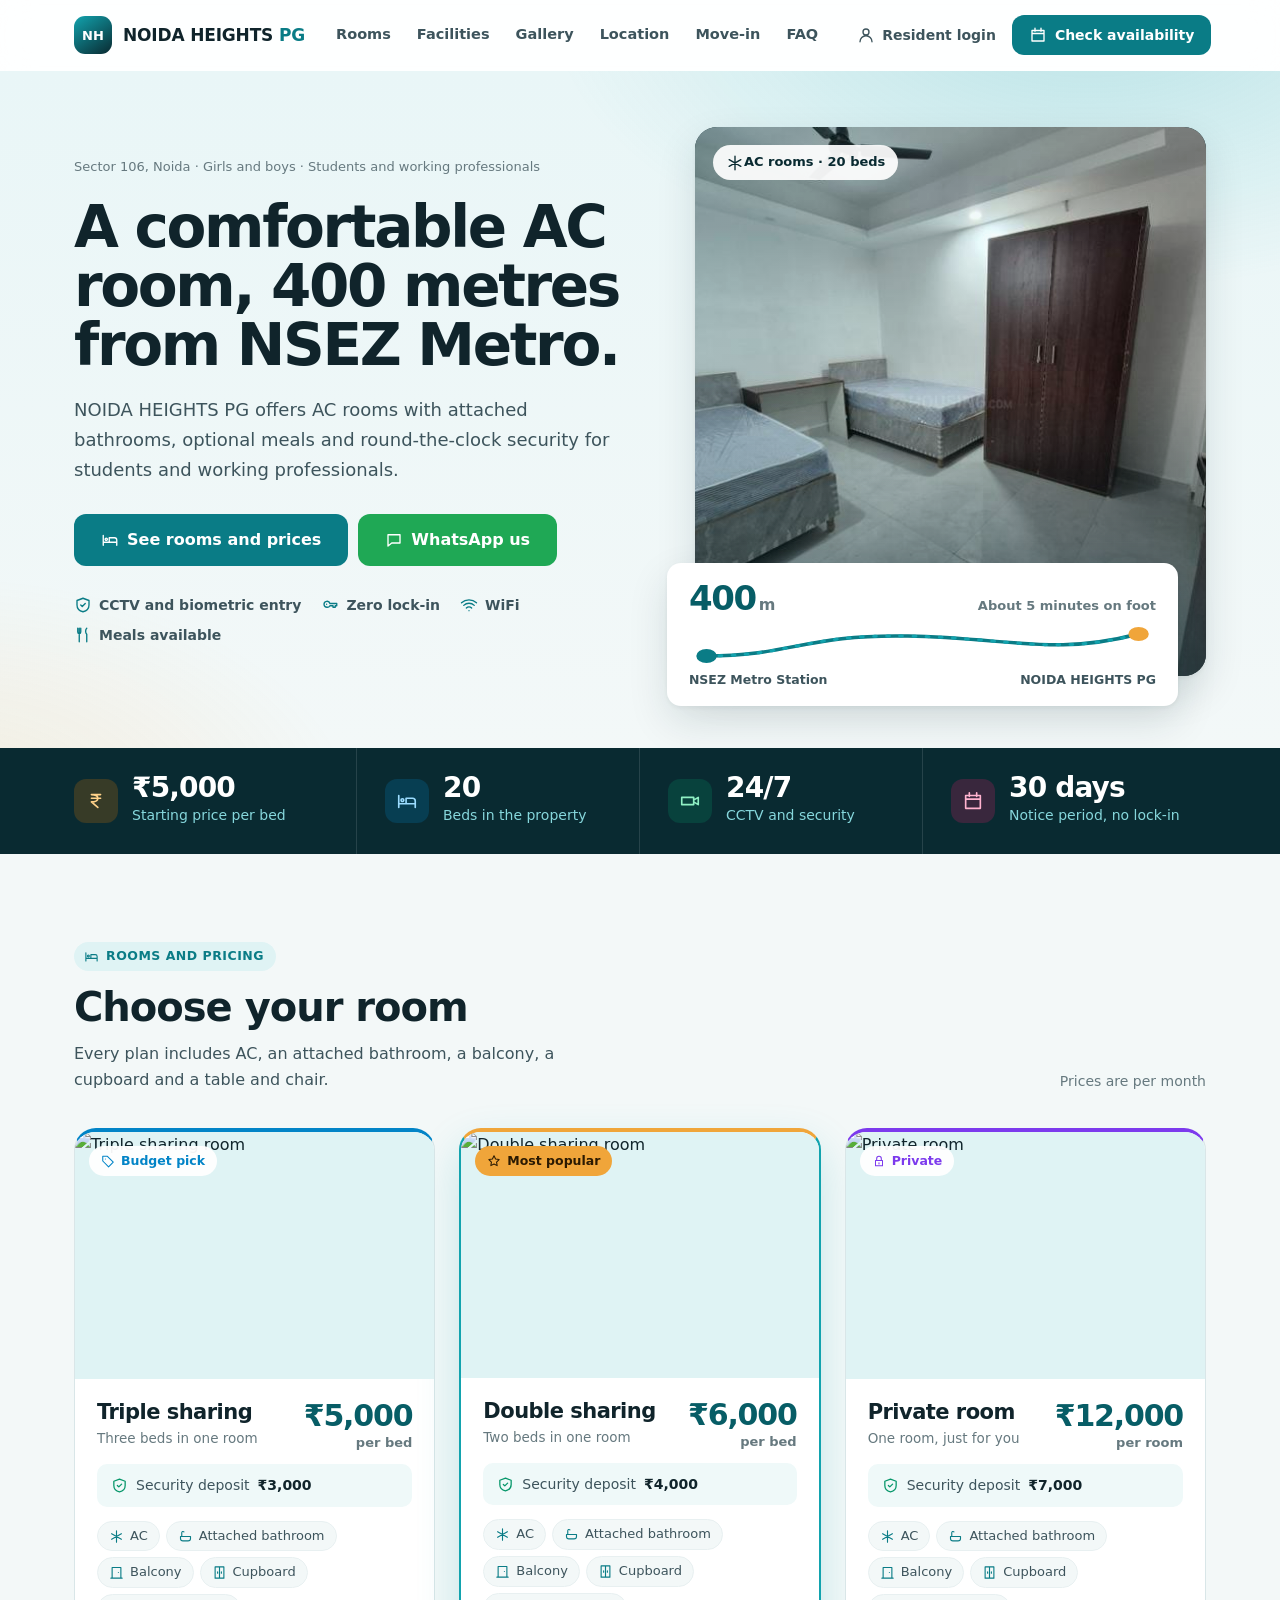
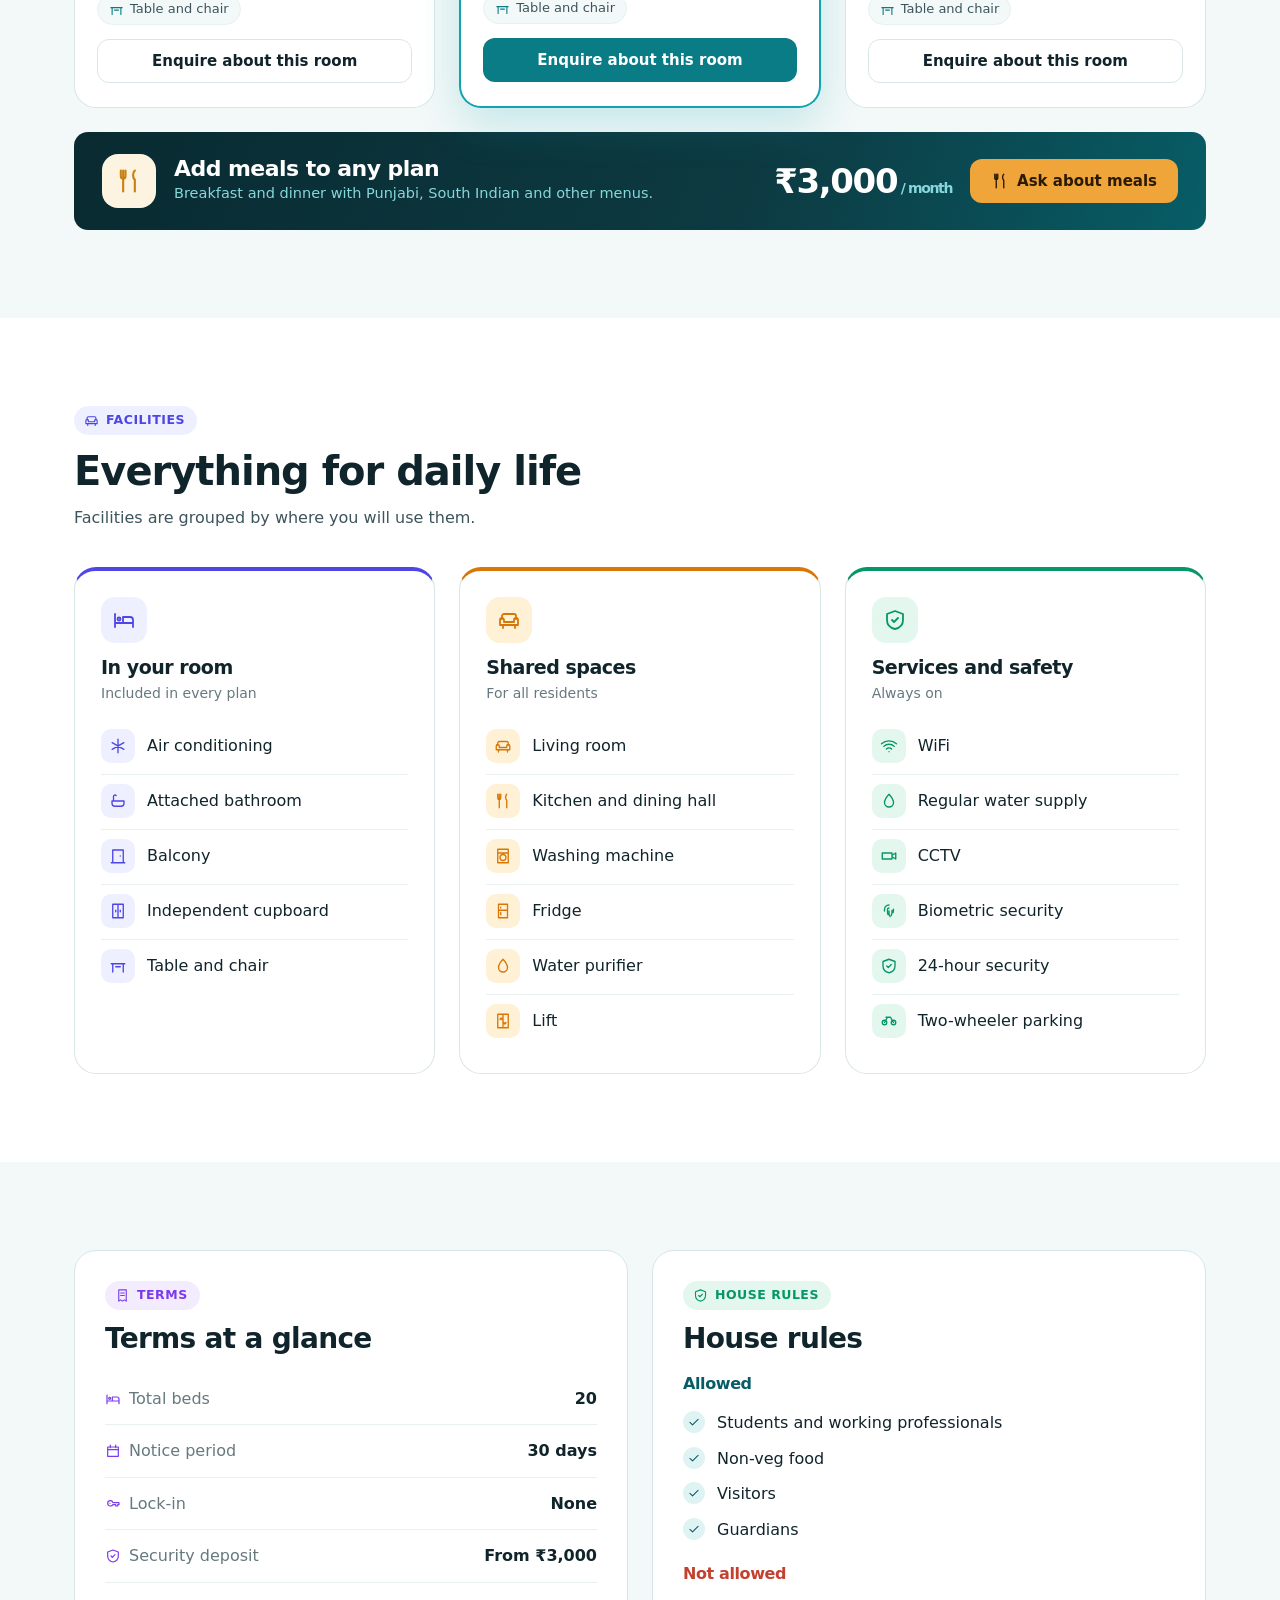
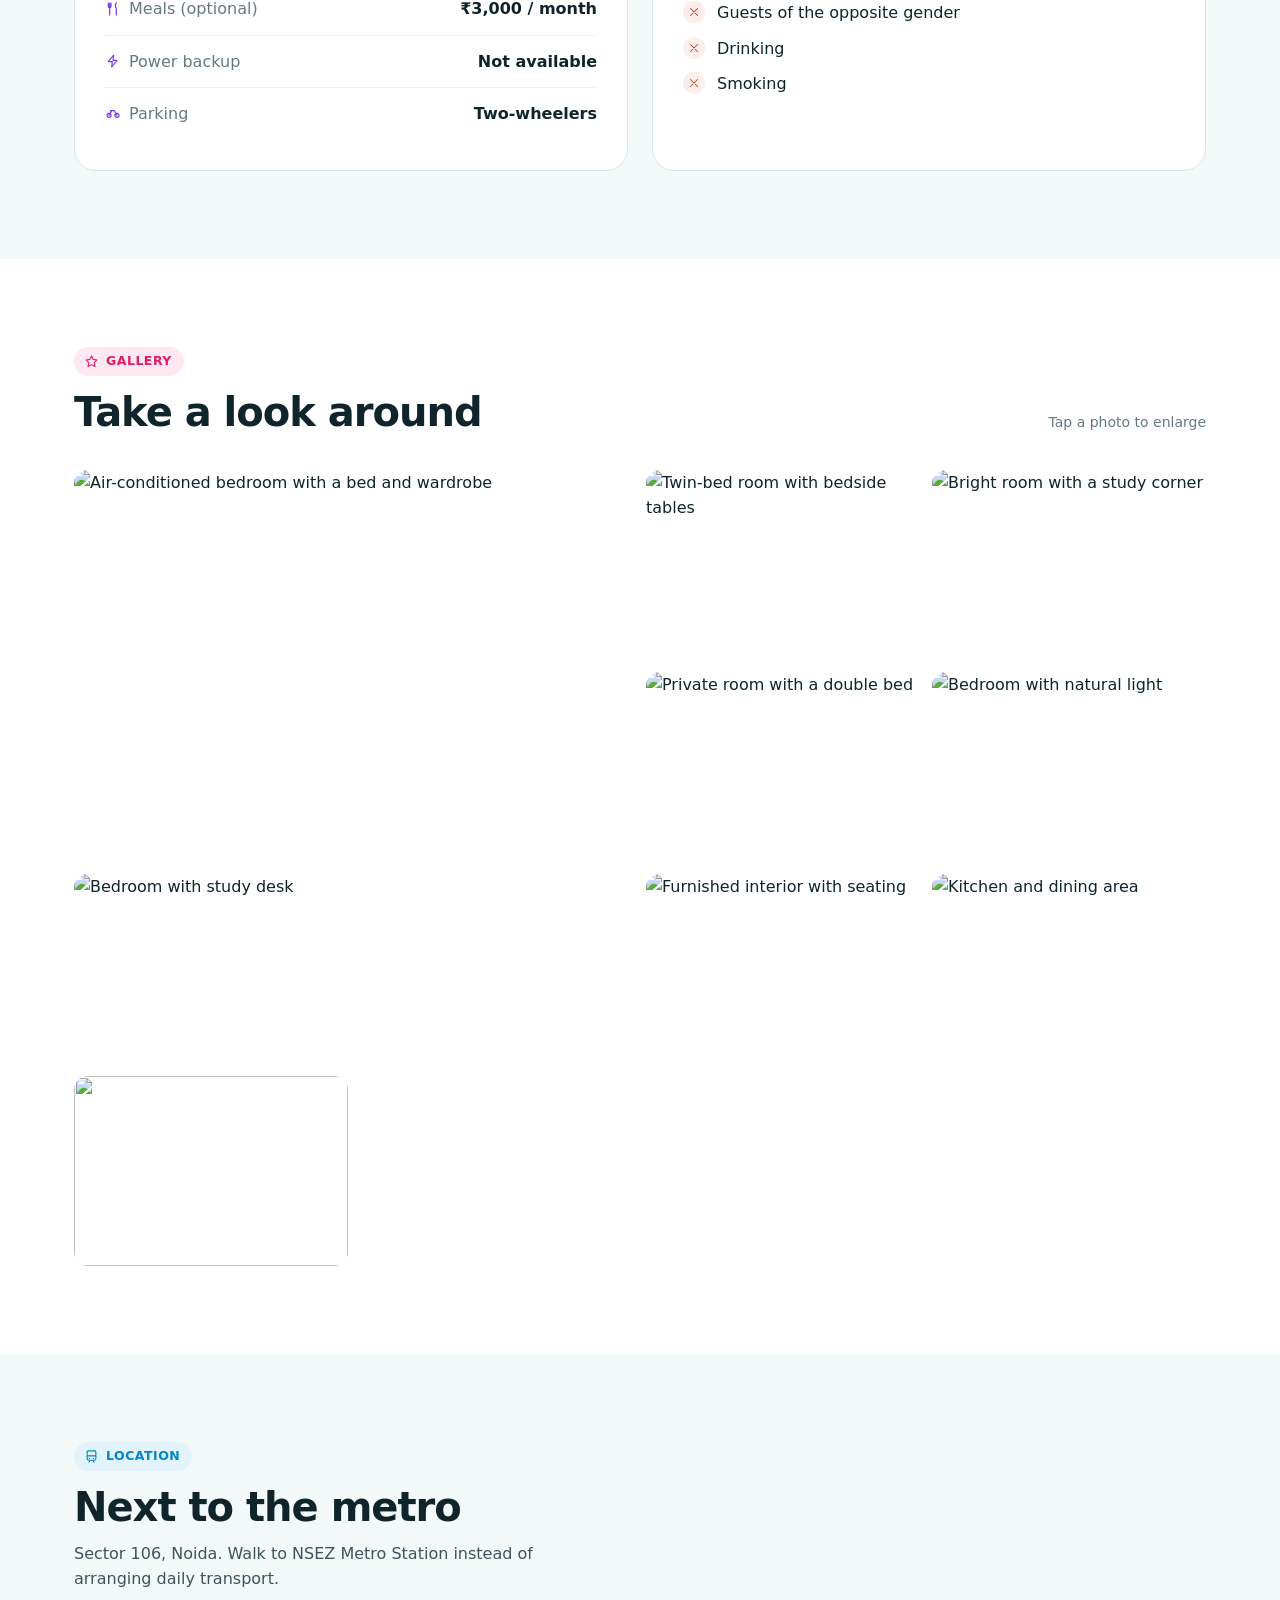
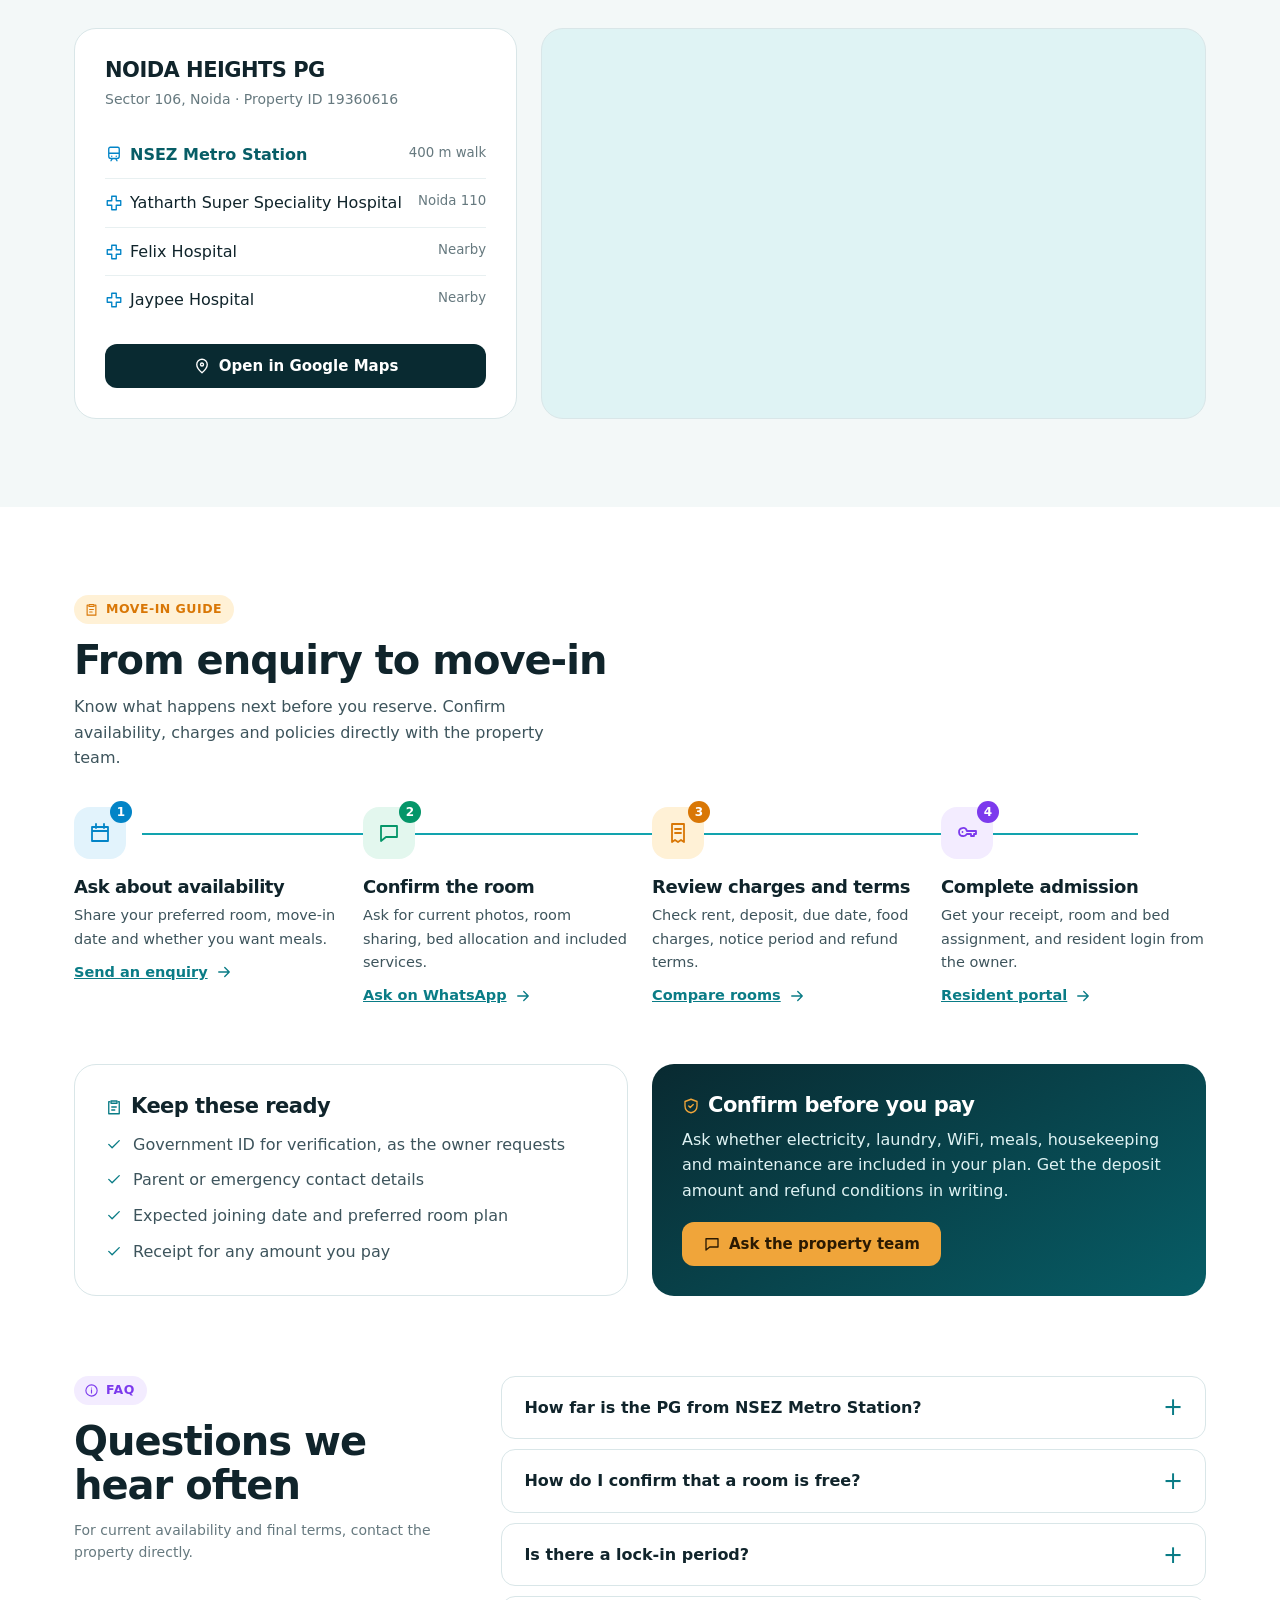
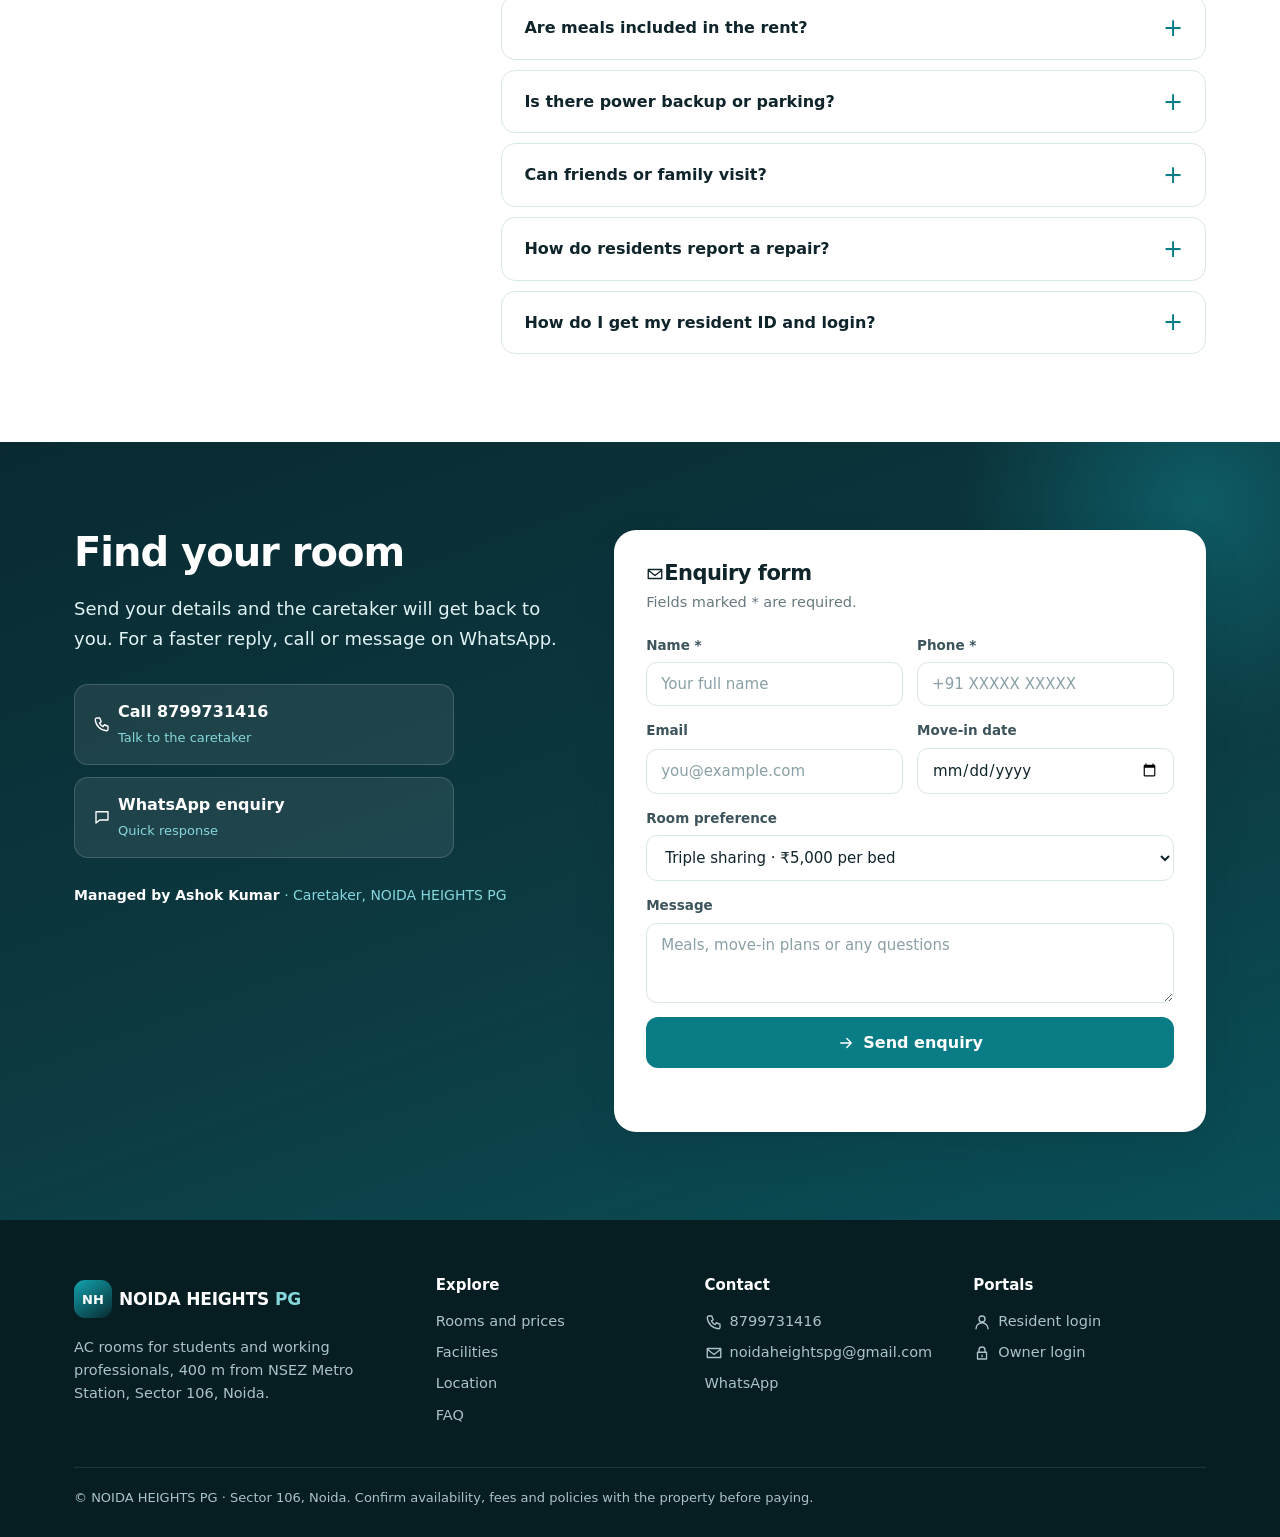
==== commit eb4f8ad2: "Update index.html" ====
--- a/index.html
+++ b/index.html
@@ -31,7 +31,7 @@
 <div class="hero-meta"><span><svg class="ic" aria-hidden="true"><use href="#i-shield"/></svg>CCTV and biometric entry</span><span><svg class="ic" aria-hidden="true"><use href="#i-key"/></svg>Zero lock-in</span><span><svg class="ic" aria-hidden="true"><use href="#i-wifi"/></svg>WiFi</span><span><svg class="ic" aria-hidden="true"><use href="#i-fork"/></svg>Meals available</span></div>
 </div>
 <div class="hero-art">
-<div class="hero-photo"><img src="IMAGES/ROOM-02.JPG" alt="AC bedroom at NOIDA HEIGHTS PG" width="1200" height="1290" fetchpriority="high"><span class="hero-photo-tag"><svg class="ic" aria-hidden="true"><use href="#i-snow"/></svg>AC rooms · 20 beds</span></div>
+<div class="hero-photo"><img src="images/room-02.jpg" alt="AC bedroom at NOIDA HEIGHTS PG" width="1200" height="1290" fetchpriority="high"><span class="hero-photo-tag"><svg class="ic" aria-hidden="true"><use href="#i-snow"/></svg>AC rooms · 20 beds</span></div>
 <div class="route" aria-label="400 metre walk from NSEZ Metro Station to the PG">
 <div class="route-top"><div class="route-dist"><span id="dist">400</span><small>m</small></div><div class="route-time">About 5 minutes on foot</div></div>
 <svg viewBox="0 0 320 46" preserveAspectRatio="none" aria-hidden="true"><path class="trail" pathLength="400" d="M12 34C70 34 80 12 150 14S250 34 308 12"/><path class="draw" pathLength="400" d="M12 34C70 34 80 12 150 14S250 34 308 12"/><path class="walk" d="M12 34C70 34 80 12 150 14S250 34 308 12"/><circle class="pin-a" cx="12" cy="34" r="7"/><circle class="pin-b" cx="308" cy="12" r="7"/></svg>
@@ -120,4 +120,4 @@
 </div><div class="foot-base">© NOIDA HEIGHTS PG · Sector 106, Noida. Confirm availability, fees and policies with the property before paying.</div></div></footer>
 <script src="script.js"></script>
 <script src="site.js"></script>
-</body></html>+</body></html>
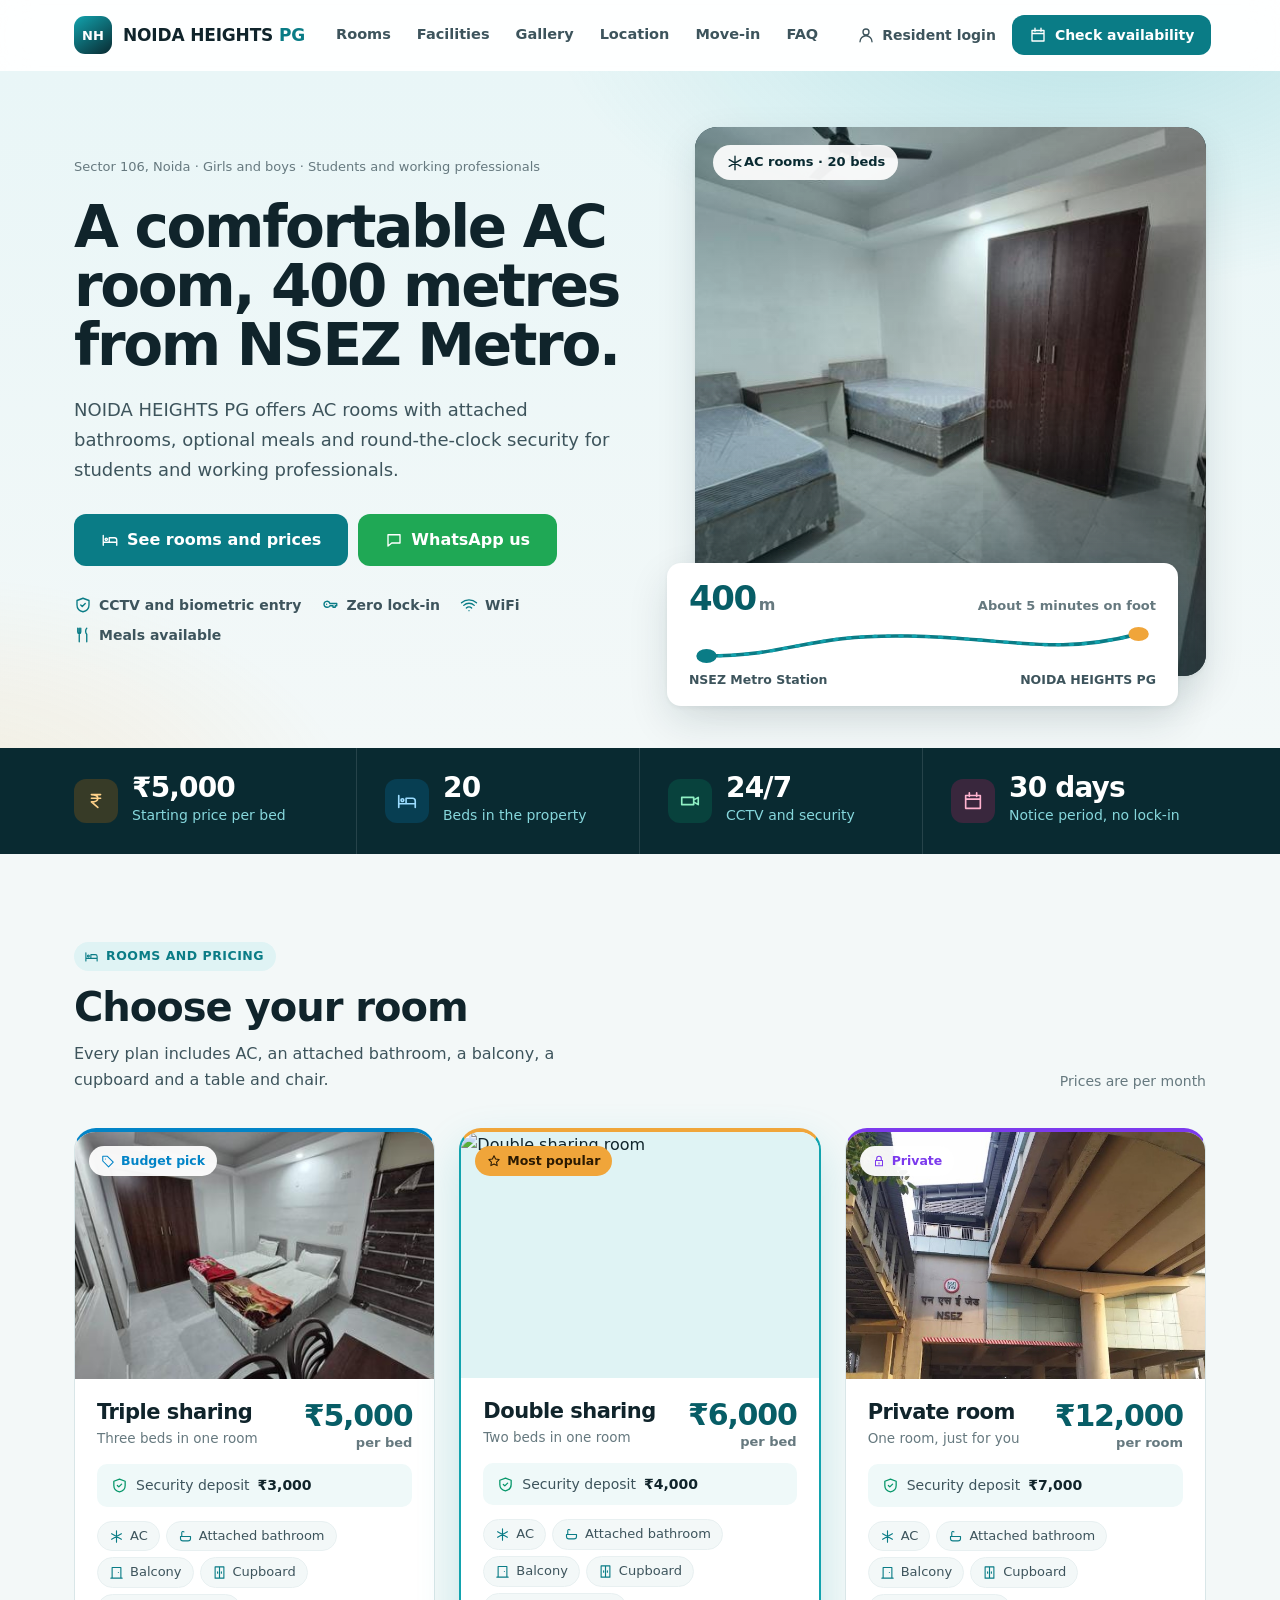
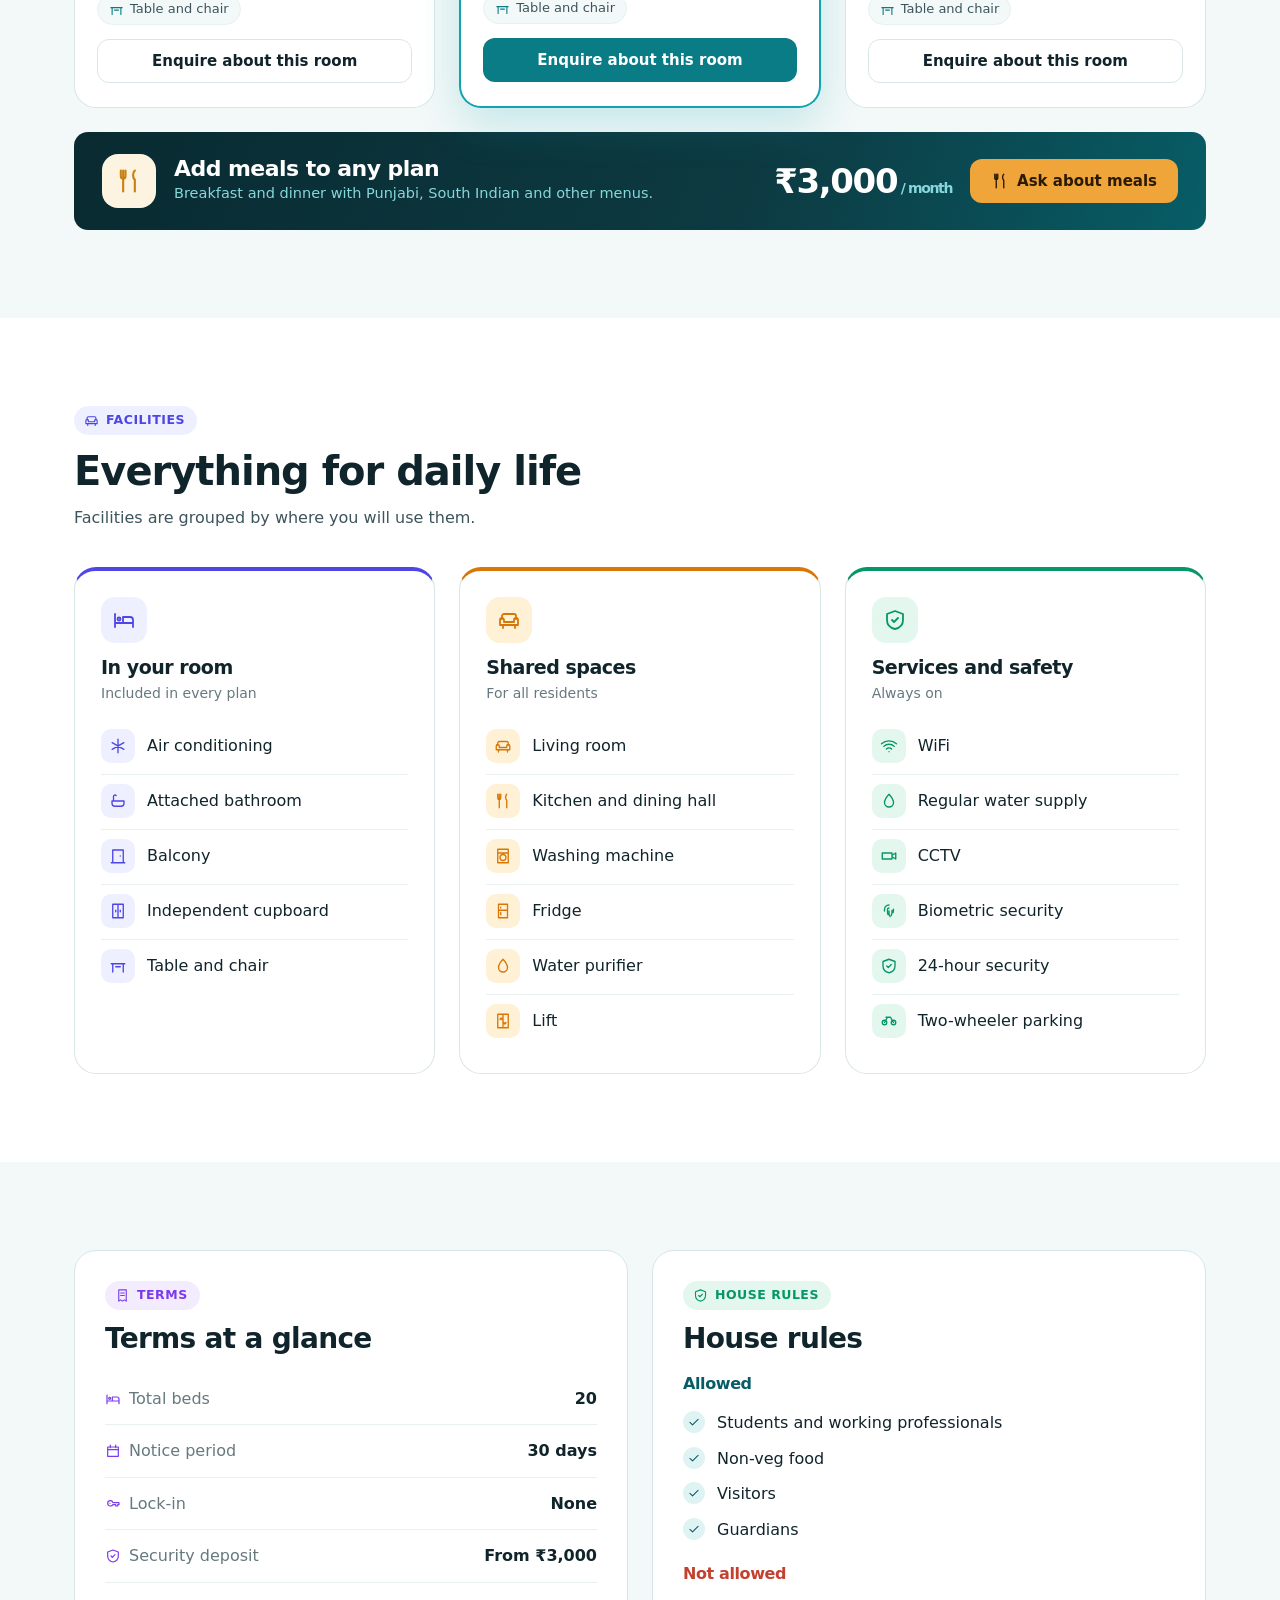
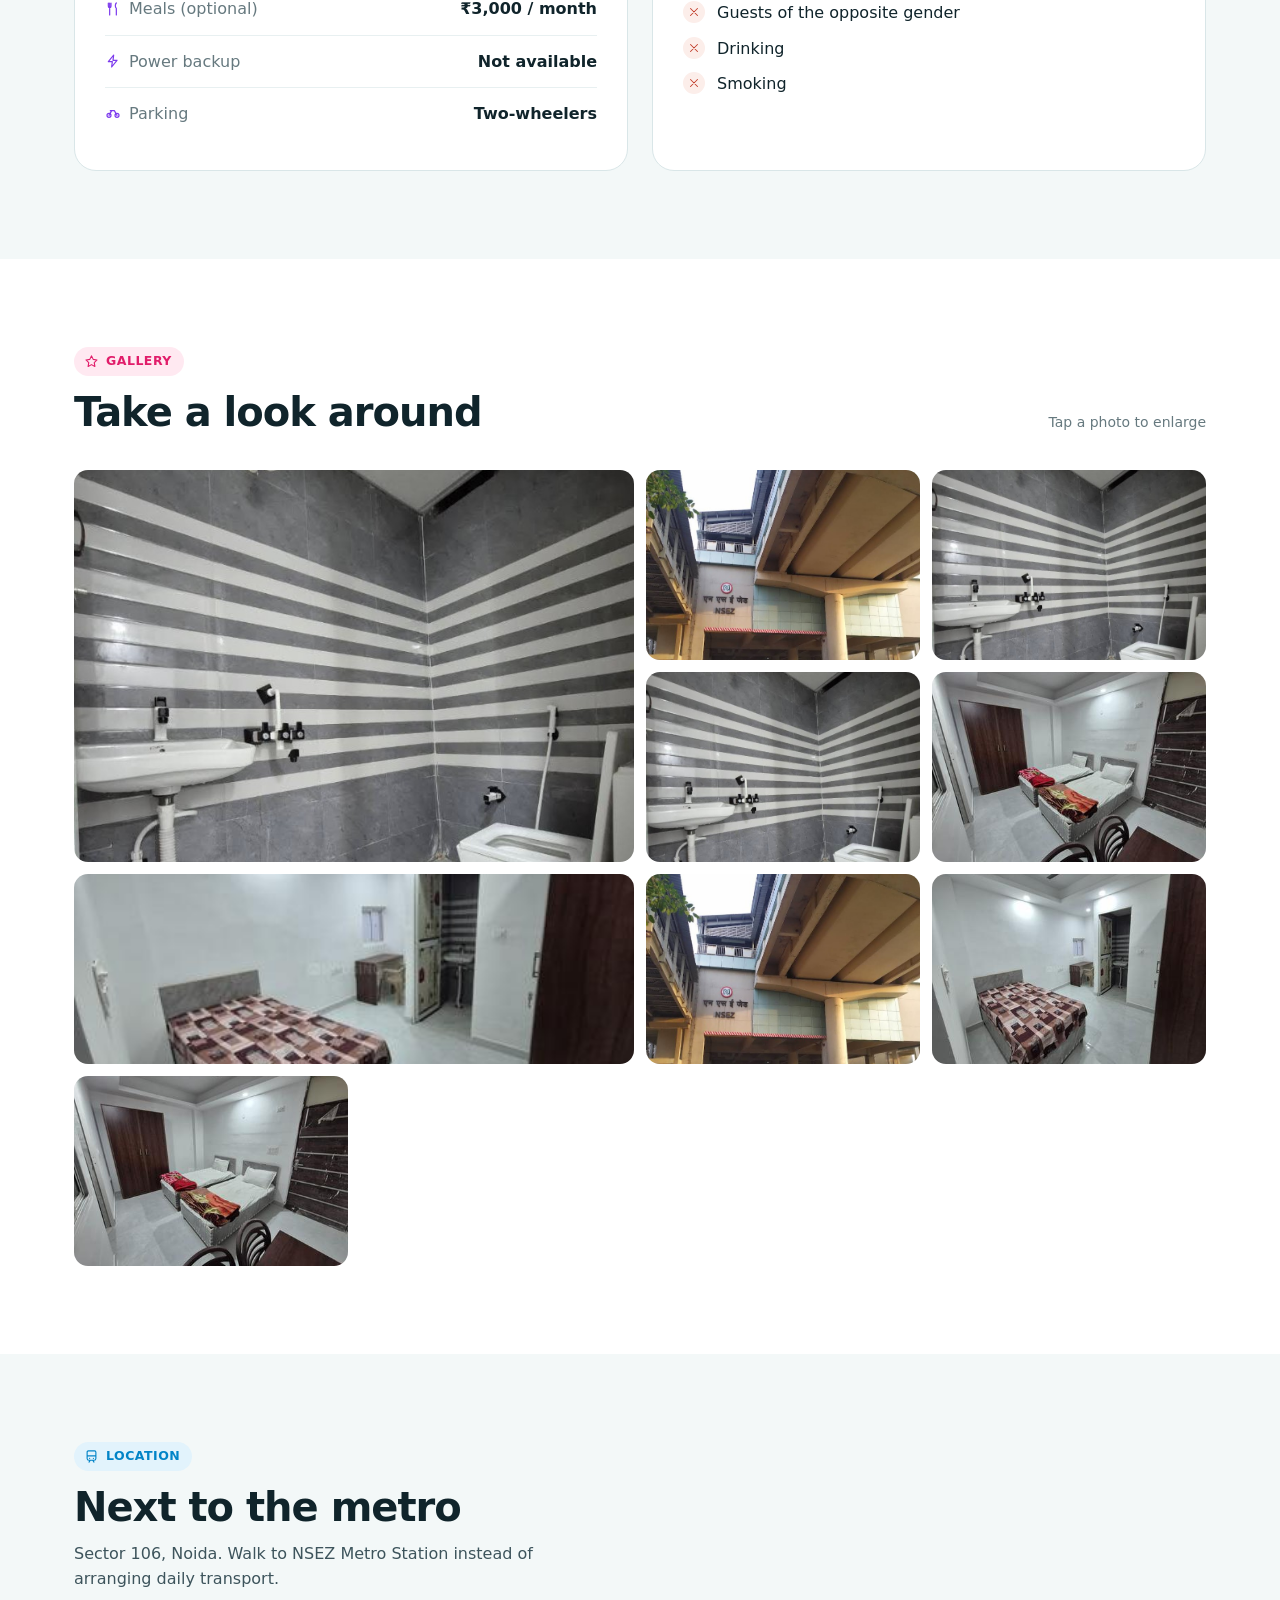
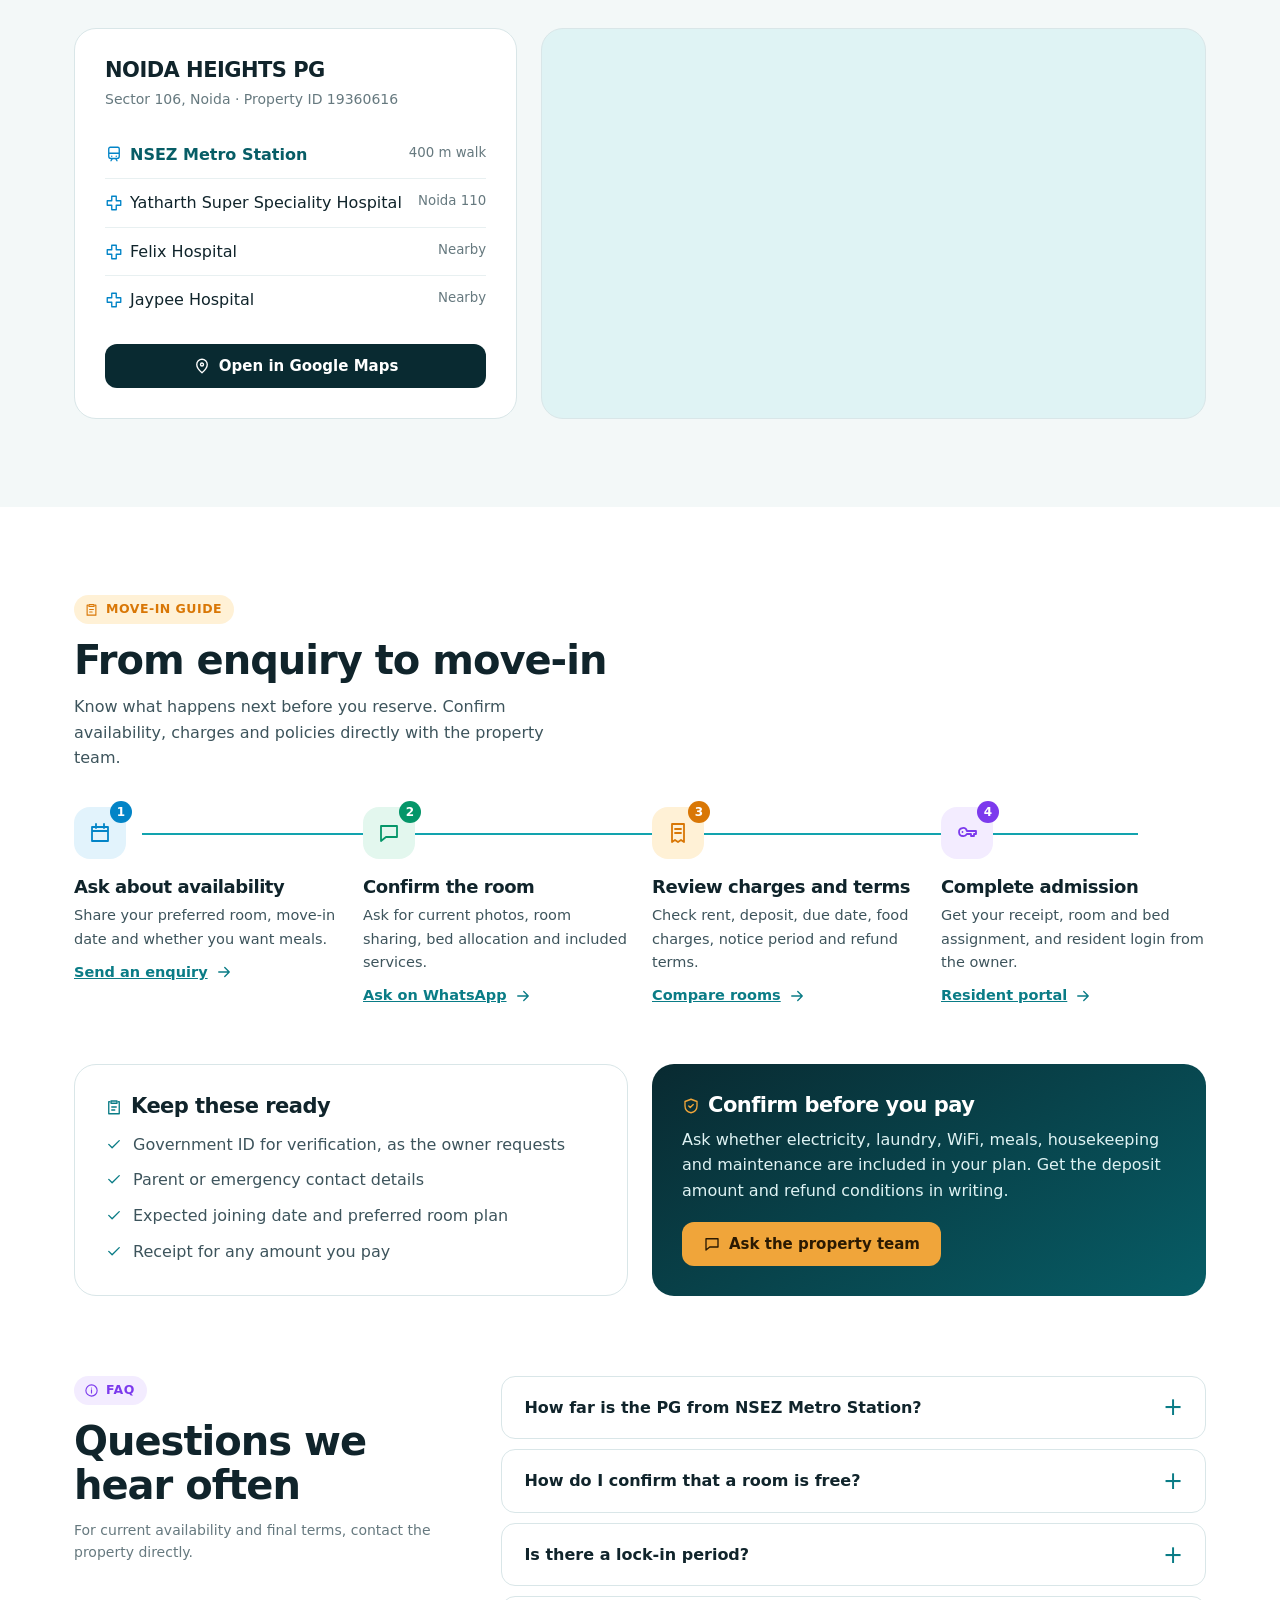
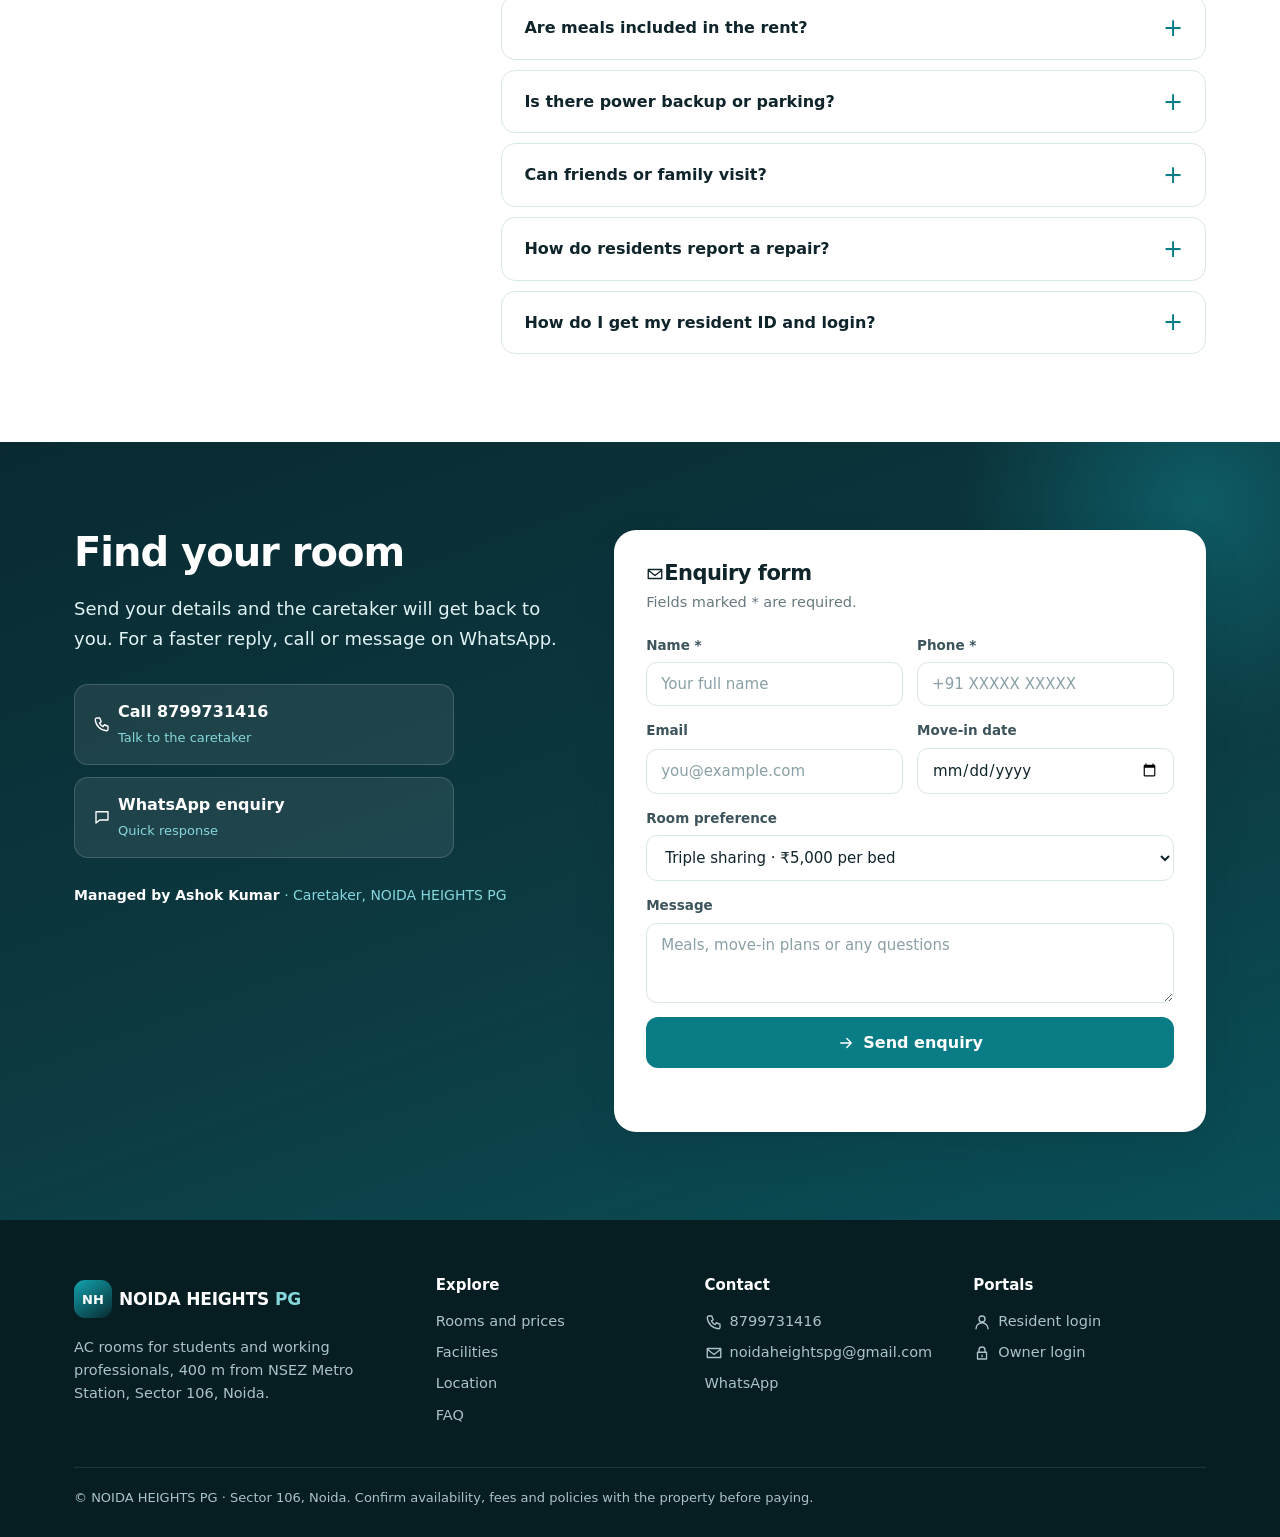
==== commit 2e391b08: "Update index.html" ====
--- a/index.html
+++ b/index.html
@@ -44,9 +44,9 @@
 <section class="section" id="rooms"><div class="wrap">
 <div class="section-top"><div><span class="eyebrow tone-aqua"><svg class="ic" aria-hidden="true"><use href="#i-bed"/></svg>Rooms and pricing</span><h2>Choose your room</h2><p>Every plan includes AC, an attached bathroom, a balcony, a cupboard and a table and chair.</p></div><span class="muted">Prices are per month</span></div>
 <div class="room-grid">
-<article class="room-card  reveal"><div class="room-image"><img src="IMAGES/ROOM-02.JPG" alt="Triple sharing room" width="900" height="620" loading="lazy"><span class="deal tone-sky"><svg class="ic" aria-hidden="true"><use href="#i-tag"/></svg>Budget pick</span></div><div class="room-body"><div class="room-title"><div><h3>Triple sharing</h3><span class="room-type">Three beds in one room</span></div><div class="price">₹5,000<small>per bed</small></div></div><div class="deposit"><svg class="ic" aria-hidden="true"><use href="#i-shield"/></svg><span>Security deposit</span> <b>₹3,000</b></div><div class="chips"><span><svg class="ic" aria-hidden="true"><use href="#i-snow"/></svg>AC</span><span><svg class="ic" aria-hidden="true"><use href="#i-bath"/></svg>Attached bathroom</span><span><svg class="ic" aria-hidden="true"><use href="#i-door"/></svg>Balcony</span><span><svg class="ic" aria-hidden="true"><use href="#i-cupboard"/></svg>Cupboard</span><span><svg class="ic" aria-hidden="true"><use href="#i-desk"/></svg>Table and chair</span></div><a class="btn btn-light" href="#enquiry" data-room="Triple Sharing">Enquire about this room</a></div></article>
-<article class="room-card featured reveal"><div class="room-image"><img src="IMAGES/ROOM-03.JPG" alt="Double sharing room" width="900" height="620" loading="lazy"><span class="deal tone-amber"><svg class="ic" aria-hidden="true"><use href="#i-star"/></svg>Most popular</span></div><div class="room-body"><div class="room-title"><div><h3>Double sharing</h3><span class="room-type">Two beds in one room</span></div><div class="price">₹6,000<small>per bed</small></div></div><div class="deposit"><svg class="ic" aria-hidden="true"><use href="#i-shield"/></svg><span>Security deposit</span> <b>₹4,000</b></div><div class="chips"><span><svg class="ic" aria-hidden="true"><use href="#i-snow"/></svg>AC</span><span><svg class="ic" aria-hidden="true"><use href="#i-bath"/></svg>Attached bathroom</span><span><svg class="ic" aria-hidden="true"><use href="#i-door"/></svg>Balcony</span><span><svg class="ic" aria-hidden="true"><use href="#i-cupboard"/></svg>Cupboard</span><span><svg class="ic" aria-hidden="true"><use href="#i-desk"/></svg>Table and chair</span></div><a class="btn btn-green" href="#enquiry" data-room="Double Sharing">Enquire about this room</a></div></article>
-<article class="room-card  reveal"><div class="room-image"><img src="IMAGES/ROOM-04.JPG" alt="Private room" width="900" height="620" loading="lazy"><span class="deal tone-violet"><svg class="ic" aria-hidden="true"><use href="#i-lock"/></svg>Private</span></div><div class="room-body"><div class="room-title"><div><h3>Private room</h3><span class="room-type">One room, just for you</span></div><div class="price">₹12,000<small>per room</small></div></div><div class="deposit"><svg class="ic" aria-hidden="true"><use href="#i-shield"/></svg><span>Security deposit</span> <b>₹7,000</b></div><div class="chips"><span><svg class="ic" aria-hidden="true"><use href="#i-snow"/></svg>AC</span><span><svg class="ic" aria-hidden="true"><use href="#i-bath"/></svg>Attached bathroom</span><span><svg class="ic" aria-hidden="true"><use href="#i-door"/></svg>Balcony</span><span><svg class="ic" aria-hidden="true"><use href="#i-cupboard"/></svg>Cupboard</span><span><svg class="ic" aria-hidden="true"><use href="#i-desk"/></svg>Table and chair</span></div><a class="btn btn-light" href="#enquiry" data-room="Private Room">Enquire about this room</a></div></article>
+<article class="room-card  reveal"><div class="room-image"><img src="images/room-03.jpg" alt="Triple sharing room" width="900" height="620" loading="lazy"><span class="deal tone-sky"><svg class="ic" aria-hidden="true"><use href="#i-tag"/></svg>Budget pick</span></div><div class="room-body"><div class="room-title"><div><h3>Triple sharing</h3><span class="room-type">Three beds in one room</span></div><div class="price">₹5,000<small>per bed</small></div></div><div class="deposit"><svg class="ic" aria-hidden="true"><use href="#i-shield"/></svg><span>Security deposit</span> <b>₹3,000</b></div><div class="chips"><span><svg class="ic" aria-hidden="true"><use href="#i-snow"/></svg>AC</span><span><svg class="ic" aria-hidden="true"><use href="#i-bath"/></svg>Attached bathroom</span><span><svg class="ic" aria-hidden="true"><use href="#i-door"/></svg>Balcony</span><span><svg class="ic" aria-hidden="true"><use href="#i-cupboard"/></svg>Cupboard</span><span><svg class="ic" aria-hidden="true"><use href="#i-desk"/></svg>Table and chair</span></div><a class="btn btn-light" href="#enquiry" data-room="Triple Sharing">Enquire about this room</a></div></article>
+<article class="room-card featured reveal"><div class="room-image"><img src=images/room-04.jpg" alt="Double sharing room" width="900" height="620" loading="lazy"><span class="deal tone-amber"><svg class="ic" aria-hidden="true"><use href="#i-star"/></svg>Most popular</span></div><div class="room-body"><div class="room-title"><div><h3>Double sharing</h3><span class="room-type">Two beds in one room</span></div><div class="price">₹6,000<small>per bed</small></div></div><div class="deposit"><svg class="ic" aria-hidden="true"><use href="#i-shield"/></svg><span>Security deposit</span> <b>₹4,000</b></div><div class="chips"><span><svg class="ic" aria-hidden="true"><use href="#i-snow"/></svg>AC</span><span><svg class="ic" aria-hidden="true"><use href="#i-bath"/></svg>Attached bathroom</span><span><svg class="ic" aria-hidden="true"><use href="#i-door"/></svg>Balcony</span><span><svg class="ic" aria-hidden="true"><use href="#i-cupboard"/></svg>Cupboard</span><span><svg class="ic" aria-hidden="true"><use href="#i-desk"/></svg>Table and chair</span></div><a class="btn btn-green" href="#enquiry" data-room="Double Sharing">Enquire about this room</a></div></article>
+<article class="room-card  reveal"><div class="room-image"><img src="images/room-05.jpg" alt="Private room" width="900" height="620" loading="lazy"><span class="deal tone-violet"><svg class="ic" aria-hidden="true"><use href="#i-lock"/></svg>Private</span></div><div class="room-body"><div class="room-title"><div><h3>Private room</h3><span class="room-type">One room, just for you</span></div><div class="price">₹12,000<small>per room</small></div></div><div class="deposit"><svg class="ic" aria-hidden="true"><use href="#i-shield"/></svg><span>Security deposit</span> <b>₹7,000</b></div><div class="chips"><span><svg class="ic" aria-hidden="true"><use href="#i-snow"/></svg>AC</span><span><svg class="ic" aria-hidden="true"><use href="#i-bath"/></svg>Attached bathroom</span><span><svg class="ic" aria-hidden="true"><use href="#i-door"/></svg>Balcony</span><span><svg class="ic" aria-hidden="true"><use href="#i-cupboard"/></svg>Cupboard</span><span><svg class="ic" aria-hidden="true"><use href="#i-desk"/></svg>Table and chair</span></div><a class="btn btn-light" href="#enquiry" data-room="Private Room">Enquire about this room</a></div></article>
 </div>
 <div class="meal-strip reveal"><span class="meal-ic"><svg class="ic" aria-hidden="true"><use href="#i-fork"/></svg></span><div><h3>Add meals to any plan</h3><p>Breakfast and dinner with Punjabi, South Indian and other menus.</p></div><div class="price-big">₹3,000<small> / month</small></div><a class="btn btn-saffron" href="#enquiry"><svg class="ic" aria-hidden="true"><use href="#i-fork"/></svg>Ask about meals</a></div>
 </div></section>
@@ -69,7 +69,7 @@
 
 <section class="section alt" id="gallery"><div class="wrap">
 <div class="section-top"><div><span class="eyebrow tone-rose"><svg class="ic" aria-hidden="true"><use href="#i-star"/></svg>Gallery</span><h2>Take a look around</h2></div><span class="muted">Tap a photo to enlarge</span></div>
-<div class="gallery-grid"><img src="IMAGES/ROOM-04.JPG" alt="Air-conditioned bedroom with a bed and wardrobe" loading="lazy" tabindex="0"><img src="IMAGES/ROOM-05.JPG" alt="Twin-bed room with bedside tables" loading="lazy" tabindex="0"><img src="IMAGES/ROOM-06.JPG" alt="Bright room with a study corner" loading="lazy" tabindex="0"><img src="IMAGES/ROOM-07.JPG" alt="Private room with a double bed" loading="lazy" tabindex="0"><img src="IMAGES/ROOM-04.JPG" alt="Bedroom with natural light" loading="lazy" tabindex="0"><img src="IMAGES/ROOM-03.JPG" alt="Bedroom with study desk" loading="lazy" tabindex="0"><img src="IMAGES/ROOM-02.JPG" alt="Furnished interior with seating" loading="lazy" tabindex="0"><img src="IMAGES/ROOM-07.JPG" alt="Kitchen and dining area" loading="lazy" tabindex="0"><img src="IMAGES/ROOM-03.JPG" loading="lazy" tabindex="0"></div>
+<div class="gallery-grid"><img src="images/room-07.jpg" alt="Air-conditioned bedroom with a bed and wardrobe" loading="lazy" tabindex="0"><img src="images/room-05.jpg" alt="Twin-bed room with bedside tables" loading="lazy" tabindex="0"><img src="images/room-07.jpg" alt="Bright room with a study corner" loading="lazy" tabindex="0"><img src="images/room-07.jpg" alt="Private room with a double bed" loading="lazy" tabindex="0"><img src="images/room-03.jpg" alt="Bedroom with natural light" loading="lazy" tabindex="0"><img src="images/room-04.jpg" alt="Bedroom with study desk" loading="lazy" tabindex="0"><img src="images/room-05.jpg" alt="Furnished interior with seating" loading="lazy" tabindex="0"><img src="images/room-04.jpg" alt="Kitchen and dining area" loading="lazy" tabindex="0"><img src="images/room-03.jpg" loading="lazy" tabindex="0"></div>
 </div></section>
 
 <section class="section" id="location"><div class="wrap">
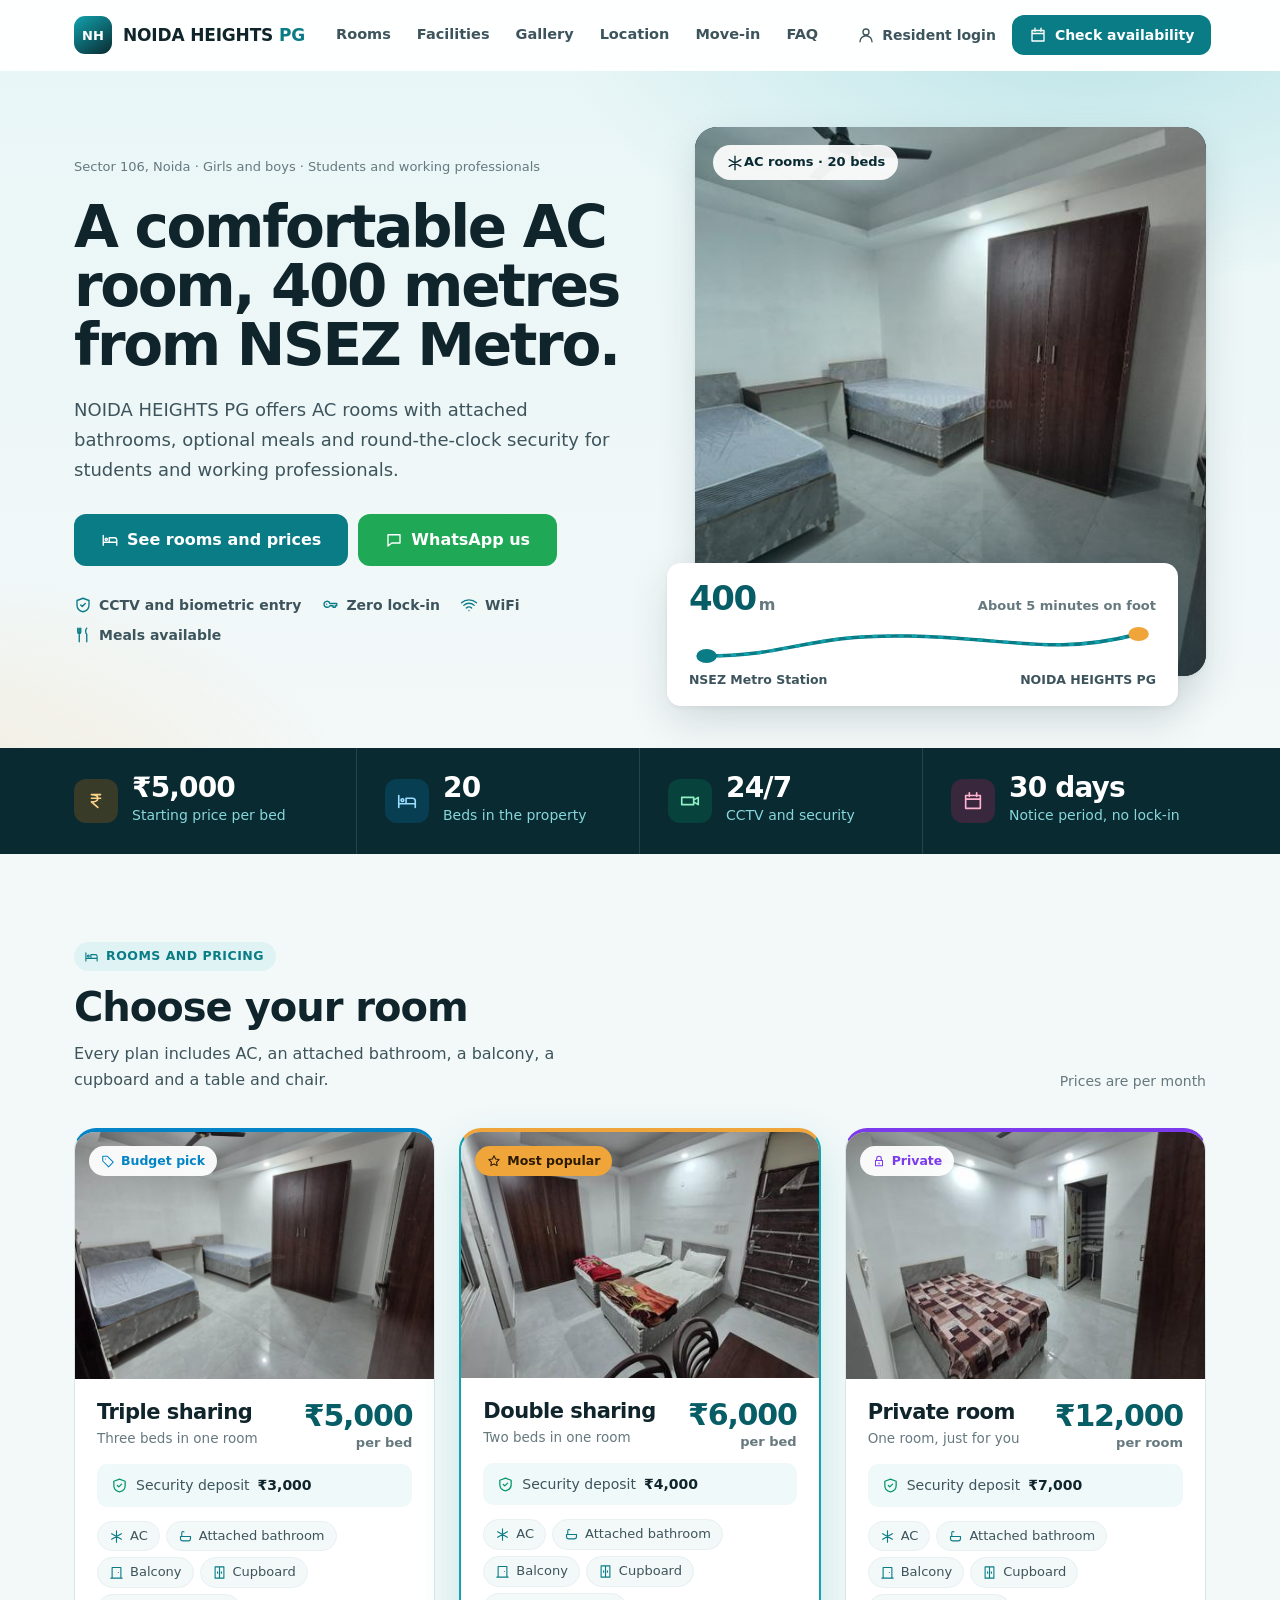
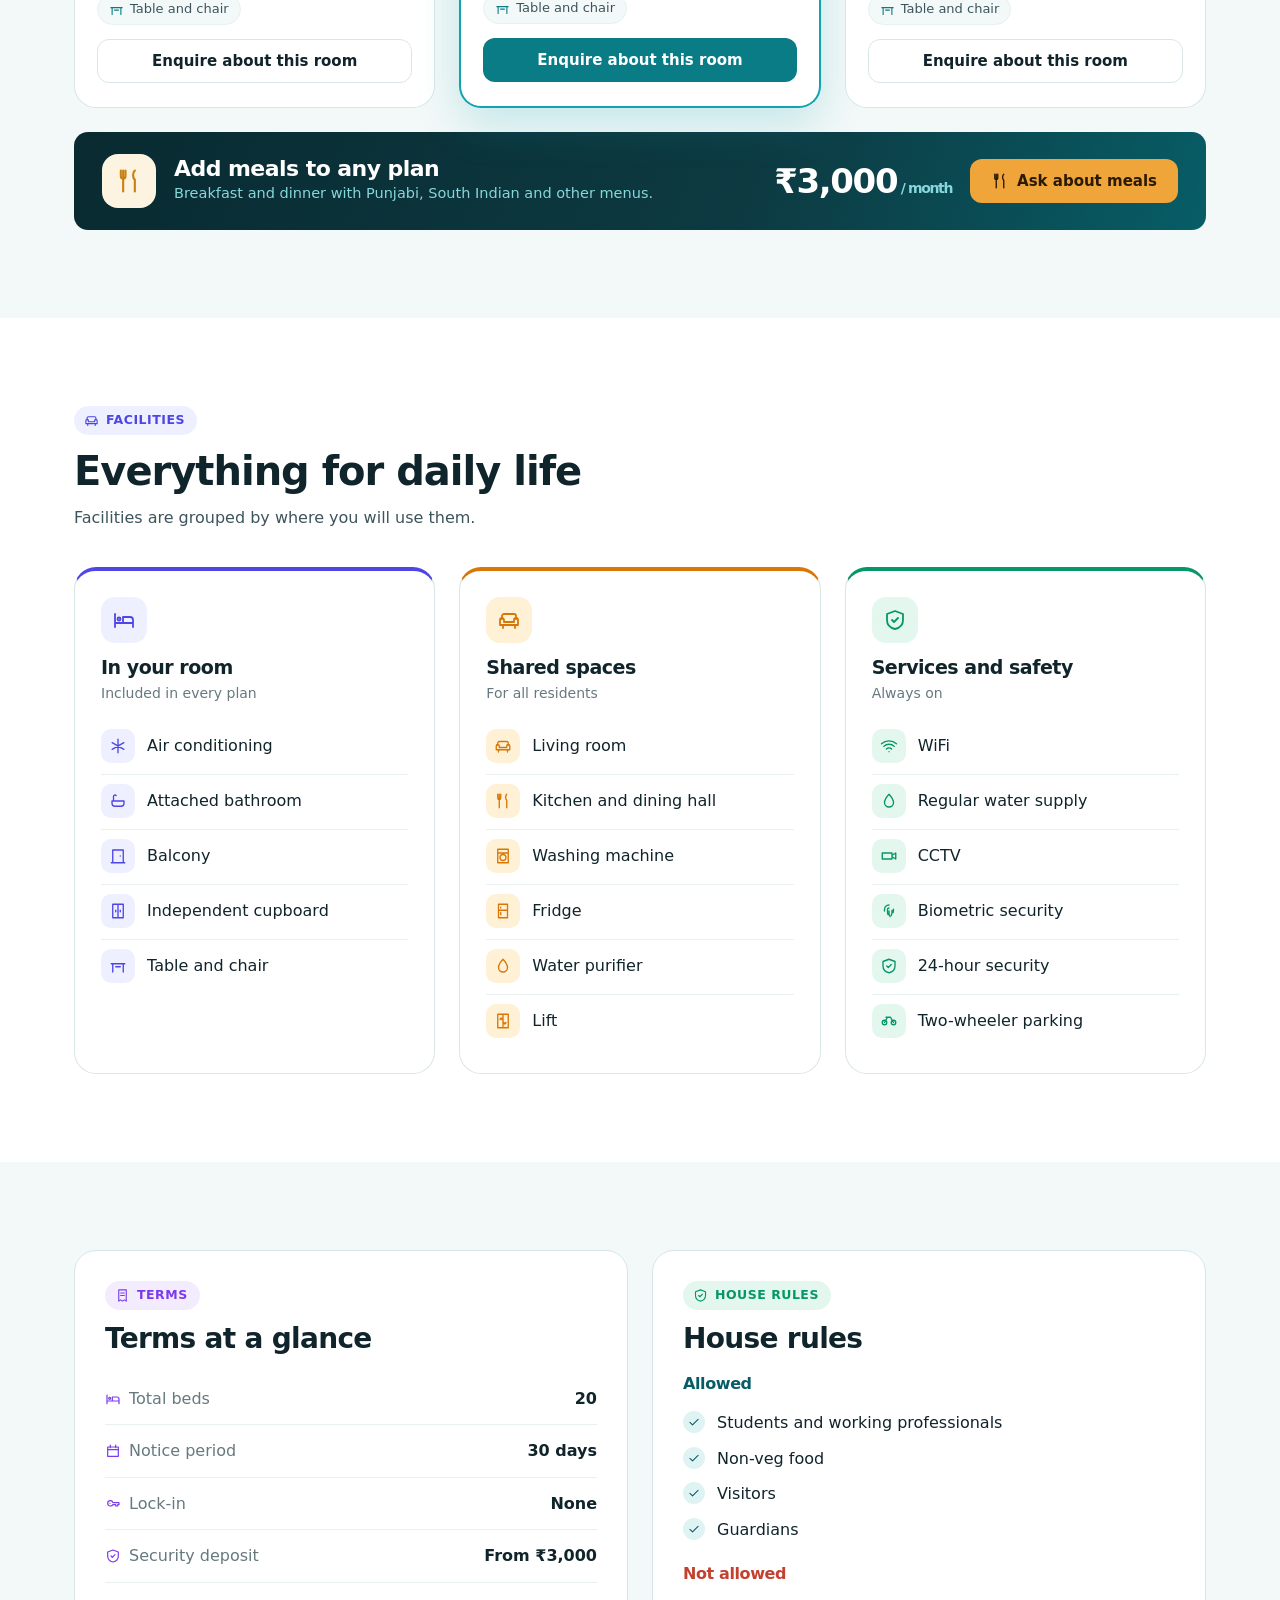
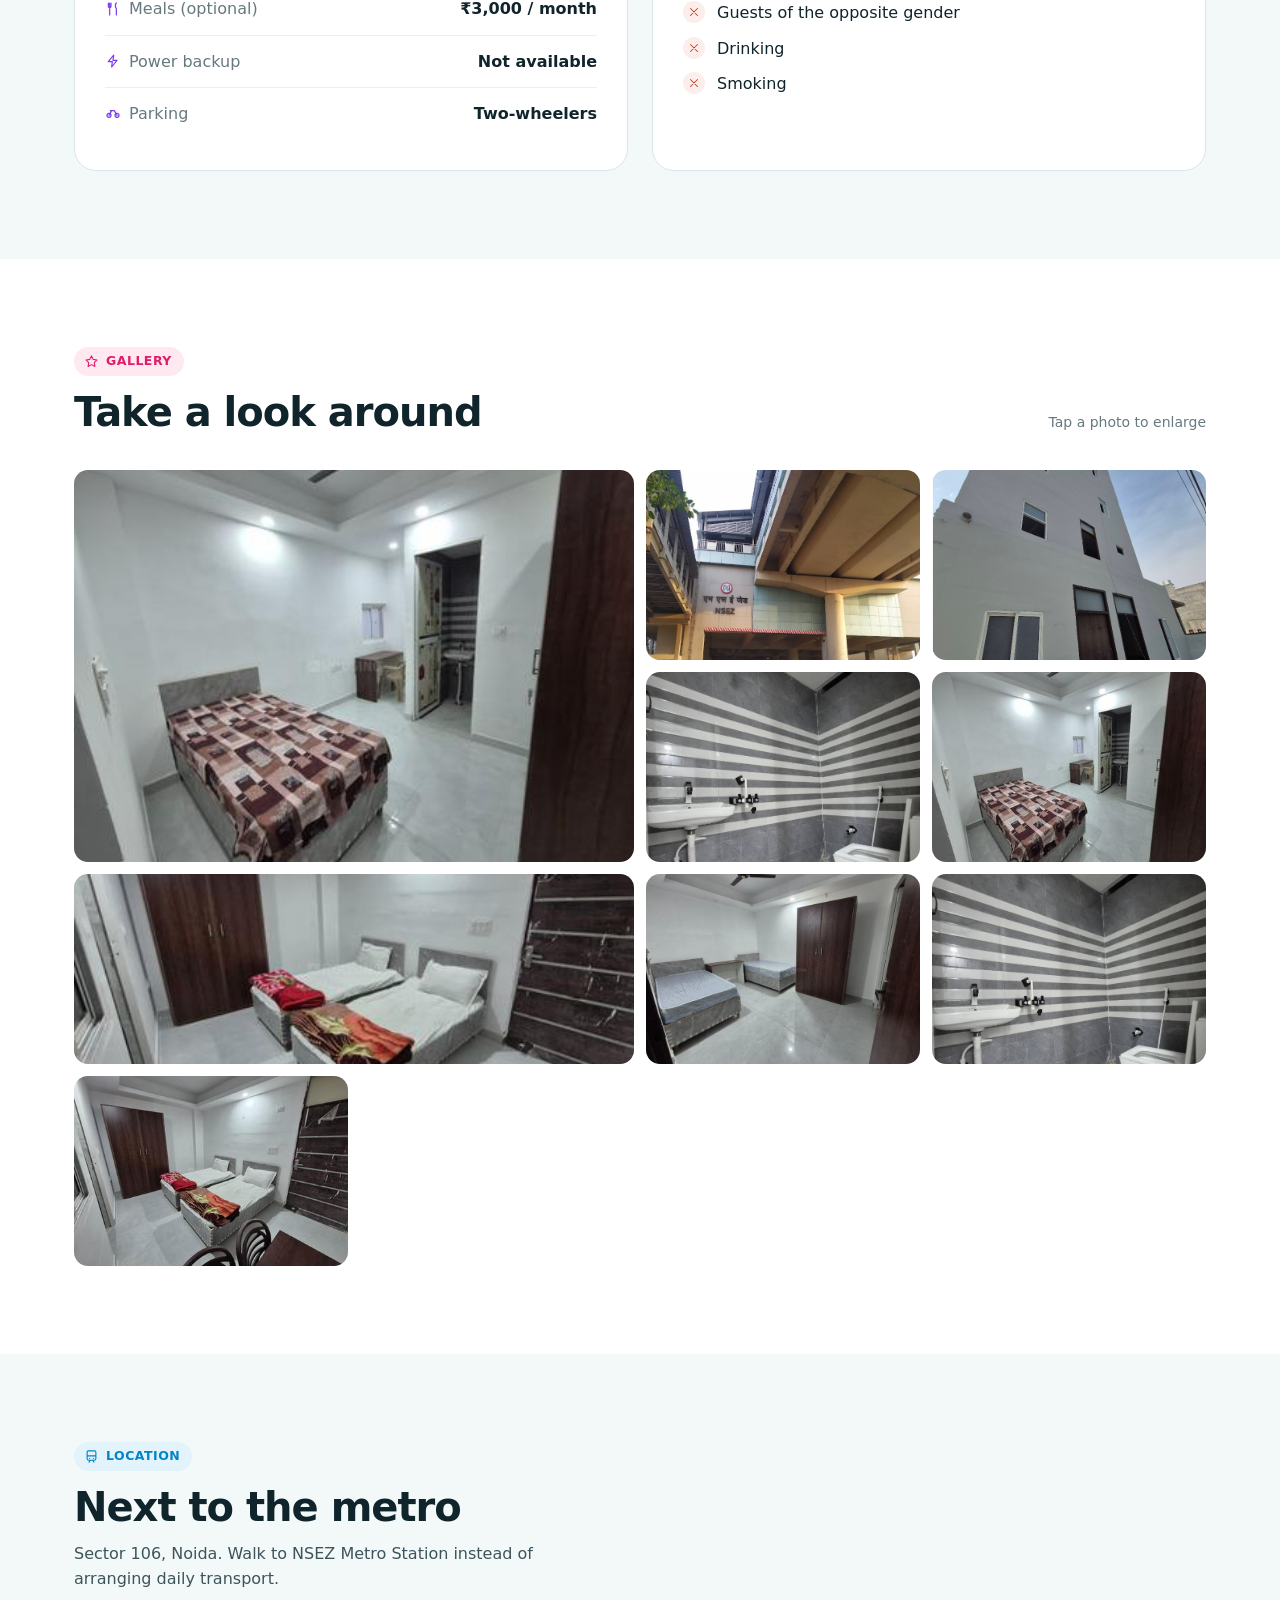
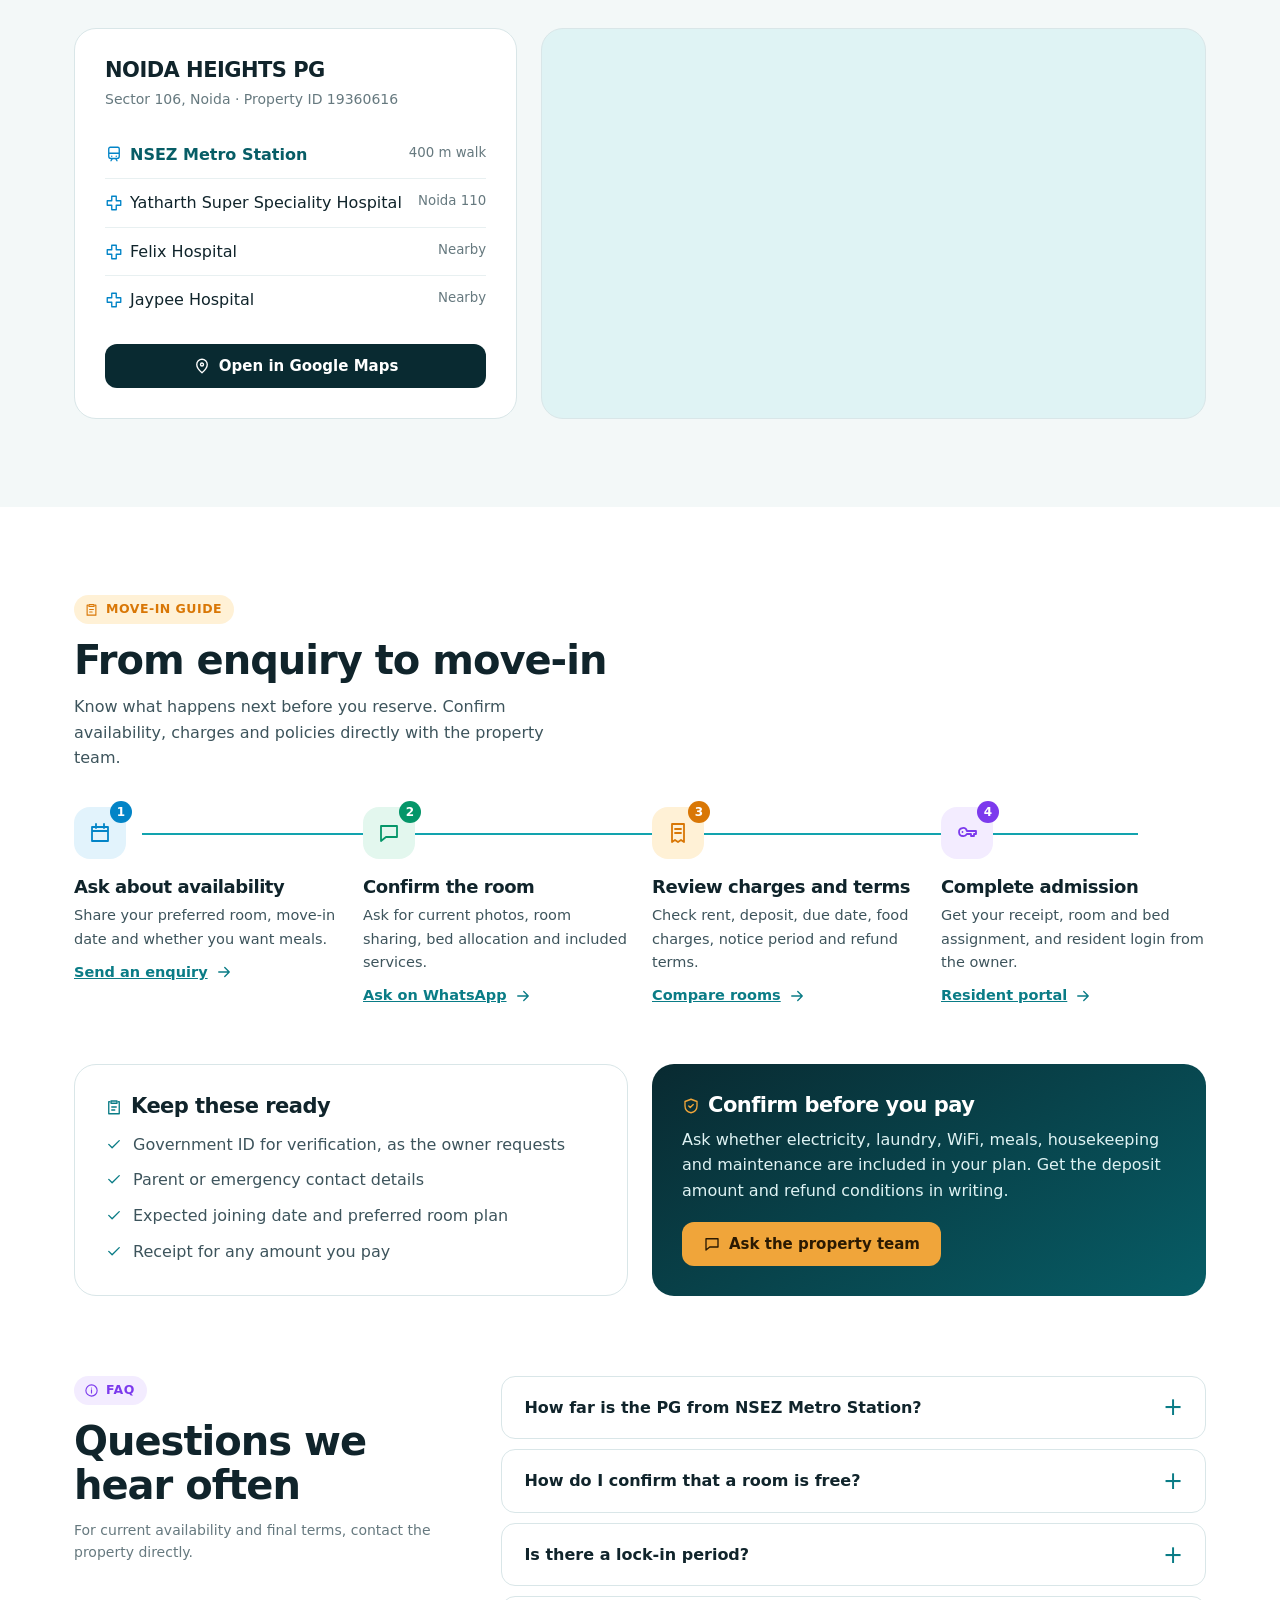
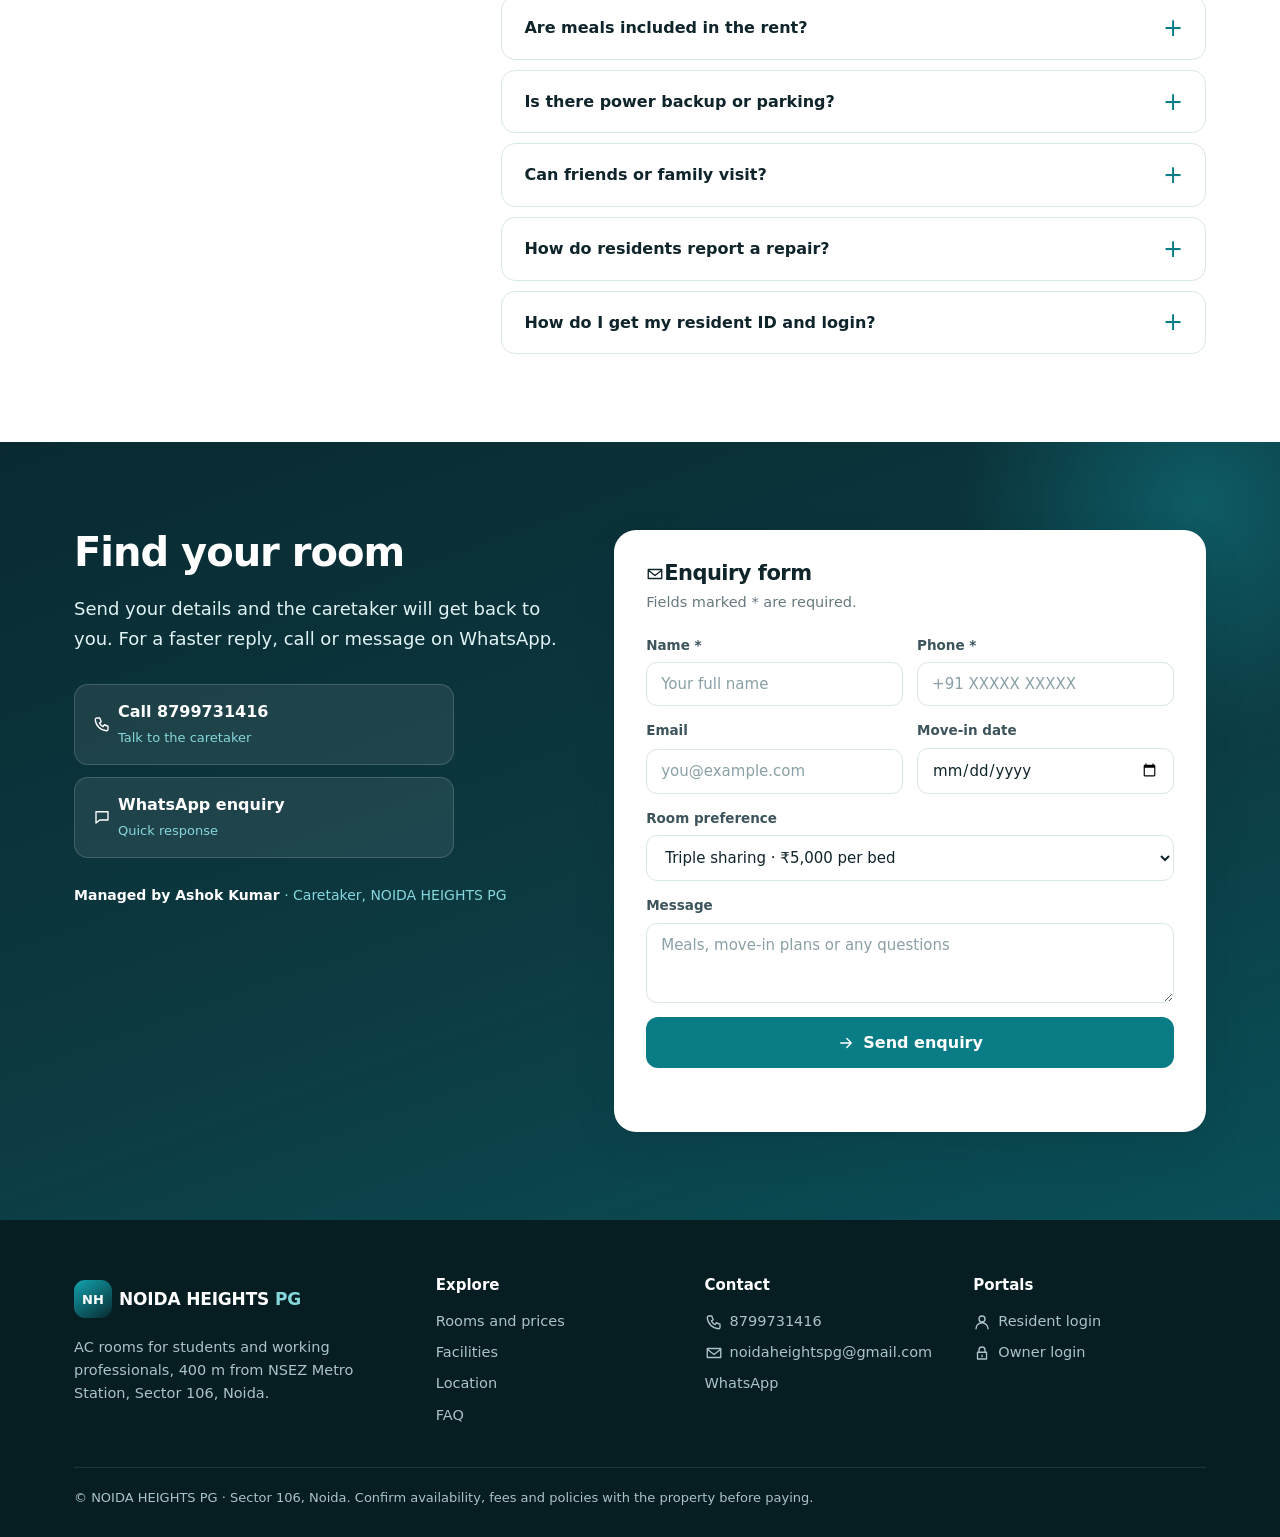
==== commit 91d94b45: "Update index.html" ====
--- a/index.html
+++ b/index.html
@@ -44,9 +44,9 @@
 <section class="section" id="rooms"><div class="wrap">
 <div class="section-top"><div><span class="eyebrow tone-aqua"><svg class="ic" aria-hidden="true"><use href="#i-bed"/></svg>Rooms and pricing</span><h2>Choose your room</h2><p>Every plan includes AC, an attached bathroom, a balcony, a cupboard and a table and chair.</p></div><span class="muted">Prices are per month</span></div>
 <div class="room-grid">
-<article class="room-card  reveal"><div class="room-image"><img src="images/room-03.jpg" alt="Triple sharing room" width="900" height="620" loading="lazy"><span class="deal tone-sky"><svg class="ic" aria-hidden="true"><use href="#i-tag"/></svg>Budget pick</span></div><div class="room-body"><div class="room-title"><div><h3>Triple sharing</h3><span class="room-type">Three beds in one room</span></div><div class="price">₹5,000<small>per bed</small></div></div><div class="deposit"><svg class="ic" aria-hidden="true"><use href="#i-shield"/></svg><span>Security deposit</span> <b>₹3,000</b></div><div class="chips"><span><svg class="ic" aria-hidden="true"><use href="#i-snow"/></svg>AC</span><span><svg class="ic" aria-hidden="true"><use href="#i-bath"/></svg>Attached bathroom</span><span><svg class="ic" aria-hidden="true"><use href="#i-door"/></svg>Balcony</span><span><svg class="ic" aria-hidden="true"><use href="#i-cupboard"/></svg>Cupboard</span><span><svg class="ic" aria-hidden="true"><use href="#i-desk"/></svg>Table and chair</span></div><a class="btn btn-light" href="#enquiry" data-room="Triple Sharing">Enquire about this room</a></div></article>
-<article class="room-card featured reveal"><div class="room-image"><img src=images/room-04.jpg" alt="Double sharing room" width="900" height="620" loading="lazy"><span class="deal tone-amber"><svg class="ic" aria-hidden="true"><use href="#i-star"/></svg>Most popular</span></div><div class="room-body"><div class="room-title"><div><h3>Double sharing</h3><span class="room-type">Two beds in one room</span></div><div class="price">₹6,000<small>per bed</small></div></div><div class="deposit"><svg class="ic" aria-hidden="true"><use href="#i-shield"/></svg><span>Security deposit</span> <b>₹4,000</b></div><div class="chips"><span><svg class="ic" aria-hidden="true"><use href="#i-snow"/></svg>AC</span><span><svg class="ic" aria-hidden="true"><use href="#i-bath"/></svg>Attached bathroom</span><span><svg class="ic" aria-hidden="true"><use href="#i-door"/></svg>Balcony</span><span><svg class="ic" aria-hidden="true"><use href="#i-cupboard"/></svg>Cupboard</span><span><svg class="ic" aria-hidden="true"><use href="#i-desk"/></svg>Table and chair</span></div><a class="btn btn-green" href="#enquiry" data-room="Double Sharing">Enquire about this room</a></div></article>
-<article class="room-card  reveal"><div class="room-image"><img src="images/room-05.jpg" alt="Private room" width="900" height="620" loading="lazy"><span class="deal tone-violet"><svg class="ic" aria-hidden="true"><use href="#i-lock"/></svg>Private</span></div><div class="room-body"><div class="room-title"><div><h3>Private room</h3><span class="room-type">One room, just for you</span></div><div class="price">₹12,000<small>per room</small></div></div><div class="deposit"><svg class="ic" aria-hidden="true"><use href="#i-shield"/></svg><span>Security deposit</span> <b>₹7,000</b></div><div class="chips"><span><svg class="ic" aria-hidden="true"><use href="#i-snow"/></svg>AC</span><span><svg class="ic" aria-hidden="true"><use href="#i-bath"/></svg>Attached bathroom</span><span><svg class="ic" aria-hidden="true"><use href="#i-door"/></svg>Balcony</span><span><svg class="ic" aria-hidden="true"><use href="#i-cupboard"/></svg>Cupboard</span><span><svg class="ic" aria-hidden="true"><use href="#i-desk"/></svg>Table and chair</span></div><a class="btn btn-light" href="#enquiry" data-room="Private Room">Enquire about this room</a></div></article>
+<article class="room-card  reveal"><div class="room-image"><img src="images/room-02.jpg" alt="Triple sharing room" width="900" height="620" loading="lazy"><span class="deal tone-sky"><svg class="ic" aria-hidden="true"><use href="#i-tag"/></svg>Budget pick</span></div><div class="room-body"><div class="room-title"><div><h3>Triple sharing</h3><span class="room-type">Three beds in one room</span></div><div class="price">₹5,000<small>per bed</small></div></div><div class="deposit"><svg class="ic" aria-hidden="true"><use href="#i-shield"/></svg><span>Security deposit</span> <b>₹3,000</b></div><div class="chips"><span><svg class="ic" aria-hidden="true"><use href="#i-snow"/></svg>AC</span><span><svg class="ic" aria-hidden="true"><use href="#i-bath"/></svg>Attached bathroom</span><span><svg class="ic" aria-hidden="true"><use href="#i-door"/></svg>Balcony</span><span><svg class="ic" aria-hidden="true"><use href="#i-cupboard"/></svg>Cupboard</span><span><svg class="ic" aria-hidden="true"><use href="#i-desk"/></svg>Table and chair</span></div><a class="btn btn-light" href="#enquiry" data-room="Triple Sharing">Enquire about this room</a></div></article>
+<article class="room-card featured reveal"><div class="room-image"><img src="images/room-03.jpg" alt="Double sharing room" width="900" height="620" loading="lazy"><span class="deal tone-amber"><svg class="ic" aria-hidden="true"><use href="#i-star"/></svg>Most popular</span></div><div class="room-body"><div class="room-title"><div><h3>Double sharing</h3><span class="room-type">Two beds in one room</span></div><div class="price">₹6,000<small>per bed</small></div></div><div class="deposit"><svg class="ic" aria-hidden="true"><use href="#i-shield"/></svg><span>Security deposit</span> <b>₹4,000</b></div><div class="chips"><span><svg class="ic" aria-hidden="true"><use href="#i-snow"/></svg>AC</span><span><svg class="ic" aria-hidden="true"><use href="#i-bath"/></svg>Attached bathroom</span><span><svg class="ic" aria-hidden="true"><use href="#i-door"/></svg>Balcony</span><span><svg class="ic" aria-hidden="true"><use href="#i-cupboard"/></svg>Cupboard</span><span><svg class="ic" aria-hidden="true"><use href="#i-desk"/></svg>Table and chair</span></div><a class="btn btn-green" href="#enquiry" data-room="Double Sharing">Enquire about this room</a></div></article>
+<article class="room-card  reveal"><div class="room-image"><img src="images/room-04.jpg" alt="Private room" width="900" height="620" loading="lazy"><span class="deal tone-violet"><svg class="ic" aria-hidden="true"><use href="#i-lock"/></svg>Private</span></div><div class="room-body"><div class="room-title"><div><h3>Private room</h3><span class="room-type">One room, just for you</span></div><div class="price">₹12,000<small>per room</small></div></div><div class="deposit"><svg class="ic" aria-hidden="true"><use href="#i-shield"/></svg><span>Security deposit</span> <b>₹7,000</b></div><div class="chips"><span><svg class="ic" aria-hidden="true"><use href="#i-snow"/></svg>AC</span><span><svg class="ic" aria-hidden="true"><use href="#i-bath"/></svg>Attached bathroom</span><span><svg class="ic" aria-hidden="true"><use href="#i-door"/></svg>Balcony</span><span><svg class="ic" aria-hidden="true"><use href="#i-cupboard"/></svg>Cupboard</span><span><svg class="ic" aria-hidden="true"><use href="#i-desk"/></svg>Table and chair</span></div><a class="btn btn-light" href="#enquiry" data-room="Private Room">Enquire about this room</a></div></article>
 </div>
 <div class="meal-strip reveal"><span class="meal-ic"><svg class="ic" aria-hidden="true"><use href="#i-fork"/></svg></span><div><h3>Add meals to any plan</h3><p>Breakfast and dinner with Punjabi, South Indian and other menus.</p></div><div class="price-big">₹3,000<small> / month</small></div><a class="btn btn-saffron" href="#enquiry"><svg class="ic" aria-hidden="true"><use href="#i-fork"/></svg>Ask about meals</a></div>
 </div></section>
@@ -69,7 +69,7 @@
 
 <section class="section alt" id="gallery"><div class="wrap">
 <div class="section-top"><div><span class="eyebrow tone-rose"><svg class="ic" aria-hidden="true"><use href="#i-star"/></svg>Gallery</span><h2>Take a look around</h2></div><span class="muted">Tap a photo to enlarge</span></div>
-<div class="gallery-grid"><img src="images/room-07.jpg" alt="Air-conditioned bedroom with a bed and wardrobe" loading="lazy" tabindex="0"><img src="images/room-05.jpg" alt="Twin-bed room with bedside tables" loading="lazy" tabindex="0"><img src="images/room-07.jpg" alt="Bright room with a study corner" loading="lazy" tabindex="0"><img src="images/room-07.jpg" alt="Private room with a double bed" loading="lazy" tabindex="0"><img src="images/room-03.jpg" alt="Bedroom with natural light" loading="lazy" tabindex="0"><img src="images/room-04.jpg" alt="Bedroom with study desk" loading="lazy" tabindex="0"><img src="images/room-05.jpg" alt="Furnished interior with seating" loading="lazy" tabindex="0"><img src="images/room-04.jpg" alt="Kitchen and dining area" loading="lazy" tabindex="0"><img src="images/room-03.jpg" loading="lazy" tabindex="0"></div>
+<div class="gallery-grid"><img src="images/room-04.jpg" alt="Air-conditioned bedroom with a bed and wardrobe" loading="lazy" tabindex="0"><img src="images/room-05.jpg" alt="Twin-bed room with bedside tables" loading="lazy" tabindex="0"><img src="images/room-06.jpg" alt="Bright room with a study corner" loading="lazy" tabindex="0"><img src="images/room-07.jpg" alt="Private room with a double bed" loading="lazy" tabindex="0"><img src="images/room-04.jpg" alt="Bedroom with natural light" loading="lazy" tabindex="0"><img src="images/room-03.jpg" alt="Bedroom with study desk" loading="lazy" tabindex="0"><img src="images/room-02.jpg" alt="Furnished interior with seating" loading="lazy" tabindex="0"><img src="images/room-07.jpg" alt="Kitchen and dining area" loading="lazy" tabindex="0"><img src="images/room-03.jpg" loading="lazy" tabindex="0"></div>
 </div></section>
 
 <section class="section" id="location"><div class="wrap">
